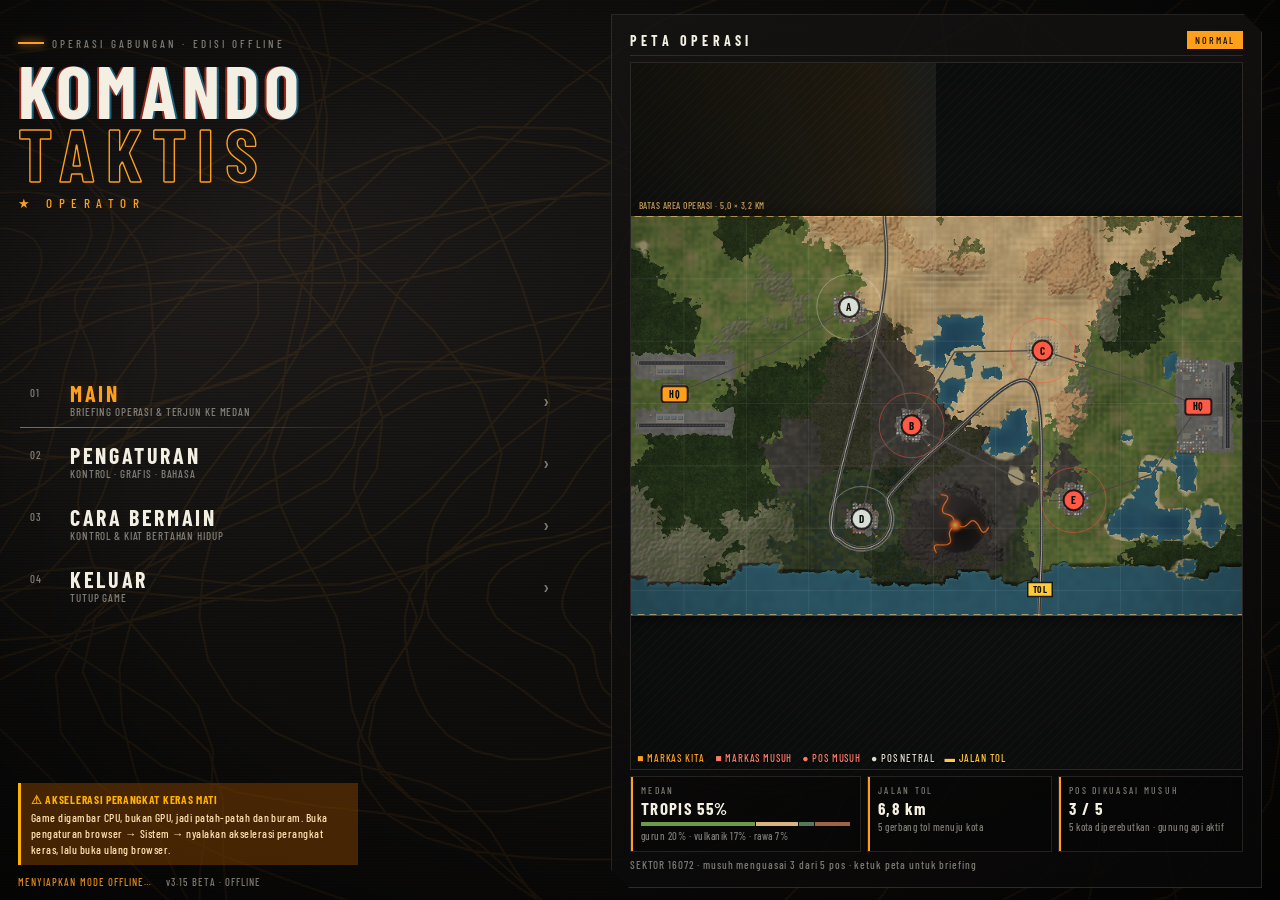
==== play.html @ 1d65362b "v3.15: tubuh prajurit model manusia CC0, sendi melentur halus" ====
<!DOCTYPE html>
<html lang="id">
<head>
  <meta charset="UTF-8">
  <meta name="viewport" content="width=device-width, initial-scale=1, maximum-scale=1, user-scalable=no, viewport-fit=cover">
  <meta name="theme-color" content="#070707">
  <meta name="mobile-web-app-capable" content="yes">
  <meta name="apple-mobile-web-app-capable" content="yes">
  <meta name="apple-mobile-web-app-status-bar-style" content="black-translucent">
  <meta name="apple-mobile-web-app-title" content="Komando Taktis">
  <meta name="description" content="Komando Taktis — Operator: game tembak-menembak orang pertama, bisa dimainkan tanpa internet.">
  <title>KOMANDO TAKTIS — OPERATOR</title>
  <link rel="manifest" href="manifest.webmanifest">
  <link rel="icon" type="image/png" href="icons/icon-192.png">
  <link rel="apple-touch-icon" href="icons/icon-180.png">
  <link rel="stylesheet" href="css/style.css">
  <link rel="stylesheet" href="css/play.css">
</head>
<!-- EDISI OFFLINE: hanya mode OPERATOR (FPS). Simulasi warzone tetap berjalan di belakang tanpa layar radar/warzone. -->
<body class="play" data-doc="tni" data-view="fps">

<div id="stage" class="vstage fps">
  <canvas id="fps"></canvas>
  <div id="fpsmenu" class="fmenu off"></div>
  <div id="fpspause" class="fmenu off"></div>
  <div id="ptitle" class="pscreen"></div>
  <div id="pover" class="off"></div>
  <div id="protate"></div>
</div>

<script src="js/core/core.js"></script>
<script src="js/core/geo.js"></script>
<script src="js/core/doctrine.js"></script>
<script src="js/warzone/war-lang.js"></script>
<script src="js/warzone/war-data.js"></script>
<script src="js/warzone/war.js"></script>
<script src="js/warzone/war-terrain.js"></script>
<script src="js/operator/fps-lang.js"></script>
<script src="js/operator/fps-data.js"></script>
<script src="js/operator/fps.js"></script>
<script src="js/operator/fps-sfx.js"></script>
<script src="js/operator/fps-audio.js"></script>
<script src="js/operator/fps-render.js"></script>
<script src="js/operator/fps-models.js"></script>
<script src="js/operator/fps-models2.js"></script>
<script src="js/operator/fps-body.js"></script>
<script src="js/operator/fps-base.js"></script>
<script src="js/operator/fps-gl.js"></script>
<script src="js/operator/fps-vm.js"></script>
<script src="js/operator/fps-heli.js"></script>
<script src="js/operator/fps-veh.js"></script>
<script src="js/operator/fps-life.js"></script>
<script src="js/operator/fps-chute.js"></script>
<script src="js/operator/fps-claycam.js"></script>
<script src="js/operator/fps-cray.js"></script>
<script src="js/operator/fps-kit.js"></script>
<script src="js/operator/fps-bossdie.js"></script>
<script src="js/operator/fps-ui.js"></script>
<script src="js/operator/fps-touch.js"></script>
<script src="js/operator/fps-beta.js"></script>
<script src="js/offline/play.js"></script>
</body>
</html>
---- css/style.css ----
/* ============================================================
   KOMANDO TAKTIS — stylesheet
   Tema per doktrin: body[data-doc="tni"] / body[data-doc="us"]
   ============================================================ */
:root {
  --bg: #020804; --panel: #04120a; --line: #14532b; --g: #39ff6e; --g2: #1c8f3f; --gdim: #0e4a22;
  --amber: #ffb000; --red: #ff3b3b; --cyan: #37d7ff; --txt: #b8ffcb; --accent: #ff3b3b;
  --mono: "Consolas", "Lucida Console", "Courier New", monospace;
}
body[data-doc="us"] { --accent: #4aa3ff; --line: #164a5a; --gdim: #0d3a4a; --panel: #04111a; --bg: #020a10; }
body[data-doc="us"] .panel > h2 { background: var(--gdim); }

* { box-sizing: border-box; margin: 0; padding: 0; }
html, body { height: 100%; }
body { background: var(--bg); color: var(--txt); font-family: var(--mono); font-size: 12px; overflow: hidden; letter-spacing: .04em; user-select: none; }

/* efek CRT */
body::before { content: ""; position: fixed; inset: 0; z-index: 50; pointer-events: none; background: repeating-linear-gradient(0deg, rgba(0,0,0,.26) 0 1px, transparent 1px 3px); }
body::after { content: ""; position: fixed; inset: 0; z-index: 51; pointer-events: none; background: radial-gradient(ellipse at center, transparent 58%, rgba(0,0,0,.6) 100%); animation: flick 5s infinite; }
@keyframes flick { 0%, 100% { opacity: 1 } 50% { opacity: .93 } 52% { opacity: 1 } }
@keyframes blink { 50% { opacity: .35 } }

.app { display: grid; grid-template-rows: auto 1fr; height: 100vh; gap: 6px; padding: 6px; }

/* ---------- header ---------- */
header { display: flex; align-items: center; gap: 12px; border: 1px solid var(--line); border-left: 5px solid var(--accent); background: linear-gradient(90deg, #062010, var(--panel)); padding: 6px 12px; }
.brand { display: flex; align-items: center; gap: 10px; min-width: 0; }
.crest { width: 34px; height: 34px; border: 2px solid var(--accent); color: var(--accent); display: flex; align-items: center; justify-content: center; font-size: 18px; border-radius: 50%; flex: none; }
header h1 { font-size: 14px; color: var(--g); text-shadow: 0 0 8px var(--g); letter-spacing: .14em; white-space: nowrap; }
header small { display: block; color: var(--g2); font-size: 10px; letter-spacing: .16em; white-space: nowrap; }
.alertbar { flex: 1; text-align: center; font-weight: bold; letter-spacing: .28em; padding: 7px; border: 1px solid var(--line); color: var(--g); transition: .3s; }
.alertbar.a3 { color: var(--amber); border-color: var(--amber); }
.alertbar.a2 { color: var(--red); border-color: var(--red); animation: blink 1s steps(2) infinite; }
.alertbar.a1 { color: #fff; background: var(--red); border-color: var(--red); animation: blink .5s steps(2) infinite; }
.docsw { display: flex; } .docsw button { border-radius: 0; padding: 7px 14px; }
.docsw button + button { border-left: 0; }
.clock { text-align: right; color: var(--g); font-size: 13px; white-space: nowrap; } .clock small { display: inline; color: var(--g2); }

/* ---------- layout ---------- */
main { display: grid; grid-template-columns: 290px 1fr 350px; gap: 6px; min-height: 0; }
.col { display: flex; flex-direction: column; gap: 6px; min-height: 0; }
.panel { position: relative; border: 1px solid var(--line); background: var(--panel); padding: 22px 10px 10px; min-height: 0; }
.panel > h2 { position: absolute; top: 0; left: 0; right: 0; height: 17px; font-size: 10px; font-weight: normal; letter-spacing: .22em; padding: 2px 8px; background: var(--gdim); color: var(--g); display: flex; justify-content: space-between; align-items: center; }
.panel::before, .panel::after { content: ""; position: absolute; width: 8px; height: 8px; border: 2px solid var(--g); pointer-events: none; }
.panel::before { right: -1px; bottom: -1px; border-left: 0; border-top: 0; }
.panel::after { left: -1px; bottom: -1px; border-right: 0; border-top: 0; }
.grow { flex: 1; min-height: 0; overflow: hidden; }
.left, .right { overflow-y: auto; }

.kv { display: flex; justify-content: space-between; gap: 8px; padding: 2px 0; border-bottom: 1px dotted var(--gdim); }
.kv b { color: var(--g); font-weight: normal; text-align: right; } .kv b.sm { font-size: 10px; max-width: 170px; } .kv b.big { font-size: 15px; text-shadow: 0 0 6px var(--g); }

.bar { margin: 4px 0; } .bar .lbl { display: flex; justify-content: space-between; font-size: 11px; }
.bar .trk { height: 7px; background: #06210f; border: 1px solid var(--line); margin-top: 2px; }
.bar .fill { height: 100%; background: var(--g); box-shadow: 0 0 6px var(--g); transition: width .6s; }
.bar.warn .fill { background: var(--amber); box-shadow: 0 0 6px var(--amber); } .bar.crit .fill { background: var(--red); box-shadow: 0 0 6px var(--red); }

/* ---------- kontrol ---------- */
button { font: inherit; font-size: 11px; letter-spacing: .08em; color: var(--g); background: #05180c; border: 1px solid var(--g2); padding: 5px 8px; cursor: pointer; text-transform: uppercase; }
button:hover { background: var(--g2); color: #000; } button.on { background: var(--g); color: #000; }
button.red { color: var(--red); border-color: var(--red); } button.red:hover { background: var(--red); color: #000; }
button.amb { color: var(--amber); border-color: var(--amber); } button.amb:hover { background: var(--amber); color: #000; }
button:disabled { opacity: .3; pointer-events: none; }
button:focus-visible, input:focus-visible { outline: 2px solid var(--cyan); outline-offset: 1px; }
.ctl { display: flex; flex-wrap: wrap; gap: 4px; margin: 4px 0; } .ctl label { width: 100%; font-size: 10px; color: var(--g2); letter-spacing: .18em; }
#roebtns button { flex: 1; font-size: 10px; padding: 6px 2px; }
#roebtns button[data-roe="HOLD"].on { background: var(--cyan); border-color: var(--cyan); }
#roebtns button[data-roe="TIGHT"].on { background: var(--amber); border-color: var(--amber); }
#roebtns button[data-roe="FREE"].on { background: var(--red); border-color: var(--red); }
input[type=range] { width: 100%; accent-color: var(--g); }

/* tab */
.tabs { padding: 0 !important; } .tabs > span:first-child { display: flex; height: 100%; } .tabs > span:last-child { padding-right: 8px; color: var(--g2); }
.tab { border: 0; border-right: 1px solid var(--line); background: transparent; padding: 0 14px; font-size: 10px; letter-spacing: .2em; height: 100%; }
.tab.on { background: var(--g); color: #000; }

/* ---------- panel tengah ---------- */
.viewp { flex: 1; padding: 17px 0 0; display: flex; flex-direction: column; }
.vbar { display: flex; flex-wrap: wrap; gap: 10px 16px; align-items: center; padding: 6px 10px; border-bottom: 1px solid var(--line); }
.vbar .grp { display: flex; align-items: center; gap: 6px; flex-wrap: wrap; } .vbar label { font-size: 10px; color: var(--g2); letter-spacing: .15em; }
.vbar .grp button { padding: 3px 7px; font-size: 10px; } #speed { width: 110px; }
.vstage { position: relative; flex: 1; min-height: 0; overflow: hidden; display: flex; align-items: center; justify-content: center; }
#radar { display: block; cursor: crosshair; } #map { position: absolute; inset: 0; display: none; cursor: grab; } #map:active { cursor: grabbing; }
.vstage.map #radar { display: none; } .vstage.map #map { display: block; }
.hud { position: absolute; font-size: 11px; color: var(--g); pointer-events: none; line-height: 1.5; z-index: 2; background: rgba(2,8,4,.55); padding: 1px 4px; }
.hud.tl { top: 6px; left: 8px; } .hud.tr { top: 6px; right: 8px; text-align: right; } .hud.bl { bottom: 6px; left: 8px; } .hud.br { bottom: 6px; right: 8px; text-align: right; font-size: 10px; color: var(--g2); max-width: 46%; }
.legend span { margin-right: 10px; white-space: nowrap; } .legend b { font-weight: normal; }
.dot { display: inline-block; width: 9px; height: 9px; margin-right: 4px; vertical-align: -1px; }
.dot.f { background: var(--cyan); border-radius: 50%; } .dot.h { background: var(--red); transform: rotate(45deg) scale(.85); } .dot.u { background: var(--amber); } .dot.c { background: #c8ffd0; }

.logp { height: 170px; flex: none; padding: 17px 0 0; display: flex; flex-direction: column; }
#log, #conout { flex: 1; min-height: 0; overflow-y: auto; padding: 4px 10px; font-size: 11px; line-height: 1.5; }
#log div, #conout div { border-bottom: 1px dotted var(--gdim); padding: 1px 0; }
.t { color: var(--g2); } .w { color: var(--amber); } .c { color: var(--red); } .i { color: var(--cyan); }
#cons { flex: 1; min-height: 0; display: flex; flex-direction: column; } .off { display: none !important; }
.conin { display: flex; align-items: center; gap: 6px; border-top: 1px solid var(--line); padding: 4px 10px; color: var(--g); }
.conin input { flex: 1; background: transparent; border: 0; color: var(--g); font: inherit; font-size: 12px; outline: none; }

/* ---------- situs ---------- */
.siteList { overflow-y: auto; height: 100%; }
.site { padding: 3px 6px; border: 1px solid transparent; border-bottom: 1px dotted var(--gdim); cursor: pointer; }
.site:hover { background: #0a2a14; } .site.sel { border-color: var(--g); background: #0f4020; }
.site .r1 { display: flex; justify-content: space-between; font-size: 11px; } .site .r2 { display: flex; gap: 10px; font-size: 10px; color: var(--g2); margin-top: 2px; }
.site .hp { height: 4px; background: #06210f; margin-top: 3px; } .site .hp i { display: block; height: 100%; background: var(--g); }
.site.down { opacity: .5; } .site .tagj { color: var(--amber); animation: blink 1s steps(2) infinite; }
#spec { width: 100%; height: 54px; display: block; background: #020c05; border: 1px solid var(--line); }

/* ---------- kontak ---------- */
.chips { display: flex; gap: 3px; margin-bottom: 4px; } .chips button { flex: 1; padding: 3px 0; font-size: 10px; }
.tblwrap { height: calc(100% - 26px); overflow-y: auto; }
table { width: 100%; border-collapse: collapse; font-size: 11px; }
th { position: sticky; top: 0; background: #062010; color: var(--g2); text-align: left; font-weight: normal; padding: 3px 4px; font-size: 10px; letter-spacing: .12em; }
td { padding: 3px 4px; border-bottom: 1px solid #0a2a14; white-space: nowrap; }
tr.row { cursor: pointer; } tr.row:hover { background: #0a2a14; } tr.row.sel { background: #0f4020; outline: 1px solid var(--g); } tr.lost td { opacity: .45; font-style: italic; }
.tag { padding: 0 4px; font-size: 10px; border: 1px solid; }
.tag.F { color: var(--cyan); } .tag.H { color: var(--red); animation: blink 1s steps(2) infinite; } .tag.U { color: var(--amber); } .tag.C { color: #c8ffd0; }

#detail .big { font-size: 16px; color: var(--g); text-shadow: 0 0 6px var(--g); margin-bottom: 4px; }
#detail .none { color: var(--g2); text-align: center; padding: 18px 0; letter-spacing: .2em; }
.thr { padding: 1px 8px; font-weight: bold; color: #000; } .thr.LOW { background: var(--g); } .thr.MED { background: var(--amber); } .thr.HIGH { background: var(--red); } .thr.NA { background: var(--g2); }
.hact { color: #fff; background: var(--red); padding: 0 6px; animation: blink .7s steps(2) infinite; }

/* ---------- modal otorisasi ---------- */
.modal { position: fixed; inset: 0; z-index: 60; background: rgba(0,0,0,.72); display: flex; align-items: center; justify-content: center; }
.mbox { width: min(520px, 94vw); background: var(--panel); border: 2px solid var(--red); box-shadow: 0 0 30px rgba(255,59,59,.35); padding: 0 14px 14px; }
.mbox h3 { margin: 0 -14px 10px; padding: 7px 14px; background: var(--red); color: #000; letter-spacing: .25em; font-size: 12px; }
.verdict { margin: 8px 0; padding: 6px 8px; border: 1px solid; font-weight: bold; } .verdict.ok { color: var(--g); border-color: var(--g); } .verdict.no { color: var(--red); border-color: var(--red); } .verdict.warn { color: var(--amber); border-color: var(--amber); }
.eff { display: flex; align-items: center; gap: 8px; padding: 5px 6px; border: 1px solid var(--line); margin: 3px 0; cursor: pointer; } .eff:hover { background: #0a2a14; } .eff input { accent-color: var(--red); }
.eff .pk { margin-left: auto; color: var(--amber); }
.mwarn { color: var(--amber); font-size: 11px; margin: 6px 0; }
.mact { display: flex; gap: 8px; margin-top: 12px; } .mact button { flex: 1; padding: 9px; }

/* ---------- boot ---------- */
#boot { position: fixed; inset: 0; z-index: 100; background: #000; color: var(--g); padding: 40px; font-size: 14px; line-height: 1.8; transition: opacity .8s; }
#boot.off { opacity: 0; pointer-events: none; }

::-webkit-scrollbar { width: 6px; height: 6px; } ::-webkit-scrollbar-thumb { background: var(--g2); } ::-webkit-scrollbar-track { background: #031007; }

@media (max-width: 1150px) {
  body { overflow: auto; } .app { height: auto; } main { grid-template-columns: 1fr; }
  .viewp { height: min(95vw, 640px); } .logp { height: 190px; } .tblwrap { max-height: 260px; } .left, .right { overflow: visible; }
  header { flex-wrap: wrap; } .alertbar { order: 5; flex-basis: 100%; }
}

/* ============================================================
   WARZONE
   ============================================================ */
.only-war { display: none !important; }
body[data-view="war"] .only-air { display: none !important; }
body[data-view="war"] .only-war { display: block !important; }
body[data-view="war"] .vbar.only-war { display: flex !important; }

#war { position: absolute; inset: 0; display: none; cursor: crosshair; }
.vstage.war #radar, .vstage.war #map { display: none; }
.vstage.war #war { display: block; }
#mini { position: absolute; left: 8px; bottom: 8px; z-index: 3; border: 1px solid var(--g2); background: #020a05; cursor: pointer; display: none; }
.vstage.war #mini { display: block; }

.cards { overflow-y: auto; max-height: calc(100% - 120px); display: grid; grid-template-columns: 1fr 1fr; gap: 5px; margin-bottom: 6px; }
.ucard { position: relative; border: 1px solid var(--line); background: #05180c; padding: 5px 6px 5px; cursor: pointer; min-height: 64px; }
.ucard:hover { background: #0a2a14; border-color: var(--g2); }
.ucard.on { border-color: var(--g); background: #0f4020; box-shadow: 0 0 8px rgba(57,255,110,.4); }
.ucard.no { opacity: .4; }
.ucard b { display: block; font-size: 11px; color: var(--g); letter-spacing: .04em; padding-right: 34px; }
.ucard .cost { position: absolute; top: 4px; right: 6px; color: var(--amber); font-size: 12px; }
.ucard small { display: block; color: var(--g2); font-size: 9px; line-height: 1.25; margin-top: 3px; letter-spacing: 0; }
.ucard em { position: absolute; bottom: 3px; right: 6px; font-style: normal; font-size: 9px; color: var(--cyan); }
.wq { border-top: 1px solid var(--line); padding-top: 5px; max-height: 110px; overflow-y: auto; }
.wq .q { position: relative; display: flex; justify-content: space-between; font-size: 10px; padding: 2px 4px; border-bottom: 1px dotted var(--gdim); }
.wq .q i { position: absolute; left: 0; bottom: 0; height: 2px; background: var(--g); }
.wq .none, #wselbody .none { color: var(--g2); text-align: center; padding: 6px 0; font-size: 10px; letter-spacing: .1em; }
#wselbody button.on { background: var(--amber); color: #000; }

.obj { padding: 4px 4px 5px; border-bottom: 1px dotted var(--gdim); cursor: pointer; } .obj:hover { background: #0a2a14; }
.obj .r1 { display: flex; justify-content: space-between; font-size: 11px; }
.own.B { color: var(--cyan); } .own.R { color: var(--red); } .own.N { color: #d8d080; }
#wobjs { height: 100%; overflow-y: auto; } .obj.raid .r1 span:first-child { color: #ff6b6b; white-space: nowrap; overflow: hidden; text-overflow: ellipsis; margin-right: 6px; }
.obj .pb { height: 4px; background: #06210f; margin-top: 3px; } .obj .pb i { display: block; height: 100%; } .obj .pb i.b { background: var(--cyan); } .obj .pb i.r { background: var(--red); }
#wdiff button { padding: 4px 8px; font-size: 10px; } #wdiff button.on { background: var(--g); color: #000; }

.wover { position: absolute; inset: 0; z-index: 5; background: rgba(0,0,0,.6); display: flex; flex-direction: column; align-items: center; justify-content: center; gap: 16px; }
.wover.off { display: none; }
#wovert { font-size: 22px; letter-spacing: .25em; text-align: center; padding: 0 20px; }
.wover.win #wovert { color: var(--g); text-shadow: 0 0 14px var(--g); } .wover.lose #wovert { color: var(--red); text-shadow: 0 0 14px var(--red); }
.wover button { padding: 10px 22px; font-size: 13px; }

/* ============================================================
   NEXUS-4.0 (AI KOMANDO)
   ============================================================ */
.nxcore { display: flex; align-items: center; gap: 6px; padding: 2px 8px 2px 4px; border: 1px solid rgba(55,215,255,.45); background: linear-gradient(90deg, rgba(55,215,255,.08), transparent); cursor: pointer; flex: none; box-shadow: inset 0 0 12px rgba(55,215,255,.08); }
.nxcore:hover { border-color: var(--cyan); box-shadow: 0 0 10px rgba(55,215,255,.35); }
.nxcore canvas { display: block; }
.nxcore b { display: block; color: var(--cyan); font-size: 11px; letter-spacing: .2em; text-shadow: 0 0 8px rgba(55,215,255,.8); font-weight: normal; }
.nxcore small { color: #7fc8dd; font-size: 9px; letter-spacing: .1em; }
.nxp { border-color: rgba(55,215,255,.5); flex: none; }
.nxp > h2 { background: linear-gradient(90deg, #06364a, var(--gdim)) !important; color: var(--cyan); }
.nxp > h2 span:last-child { color: #7fc8dd; font-size: 9px; letter-spacing: .08em; }
.nx-top { display: flex; gap: 8px; align-items: stretch; }
.nx-pw { flex: none; width: 104px; text-align: center; border: 1px solid var(--line); padding: 2px 0 3px; background: #031009; }
.nx-pw b { display: block; font-size: 25px; line-height: 1.1; font-weight: normal; text-shadow: 0 0 10px currentColor; }
.nx-pw small { display: block; font-size: 8.5px; color: var(--g2); letter-spacing: .12em; } .nx-pw em { display: block; font-style: normal; font-size: 8.5px; color: var(--cyan); letter-spacing: .08em; margin-top: 1px; }
#nxspark { flex: 1; min-width: 0; height: 54px; display: block; background: #020c05; border: 1px solid var(--line); }
.nx-kv { display: grid; grid-template-columns: auto 1fr; gap: 0 8px; margin: 5px 0 2px; font-size: 10px; } .nx-kv span { color: var(--g2); letter-spacing: .08em; } .nx-kv b { font-weight: normal; text-align: right; color: var(--g); }
.nx-h { font-size: 9px; color: var(--cyan); letter-spacing: .2em; border-bottom: 1px dotted rgba(55,215,255,.35); margin: 5px 0 3px; padding-bottom: 2px; }
#nxrec .none { color: var(--g2); text-align: center; padding: 6px 0; font-size: 10px; letter-spacing: .08em; }
.nx-r { display: grid; grid-template-columns: 16px 1fr auto; gap: 5px; align-items: center; padding: 3px 2px; border-bottom: 1px dotted var(--gdim); }
.nx-r:hover { background: rgba(55,215,255,.07); } .nx-r.no { opacity: .55; }
.nx-r > i { font-style: normal; color: #000; background: var(--cyan); text-align: center; font-size: 10px; line-height: 15px; height: 15px; }
.nx-rt b { display: block; font-weight: normal; font-size: 10.5px; color: var(--txt); letter-spacing: .03em; }
.nx-rt small { display: block; font-size: 9px; color: var(--g2); line-height: 1.25; letter-spacing: 0; }
.nx-rt .cb { height: 2px; background: #06210f; margin-top: 2px; } .nx-rt .cb u { display: block; height: 100%; background: var(--cyan); text-decoration: none; }
.nx-ra { text-align: right; } .nx-ra span { display: block; font-size: 8.5px; color: var(--cyan); margin-bottom: 2px; }
.nx-ra button { padding: 3px 6px; font-size: 9px; color: var(--cyan); border-color: var(--cyan); } .nx-ra button:hover { background: var(--cyan); color: #000; }
.nx-btns { display: grid; grid-template-columns: 1fr 1fr; gap: 4px; margin-top: 6px; } .nx-btns button { padding: 4px 2px; font-size: 9.5px; }
#nxauto.on { background: var(--amber); color: #000; animation: nxpulse 1.6s infinite; } #nxov.on, #nxvoice.on { background: var(--cyan); border-color: var(--cyan); color: #000; }
@keyframes nxpulse { 50% { box-shadow: 0 0 12px rgba(255,176,0,.75); } }
.nx-cmd { display: flex; gap: 4px; margin-top: 4px; } .nx-cmd button { padding: 4px 7px; font-size: 9.5px; color: var(--cyan); border-color: var(--cyan); flex: none; }
#nxmic.on { background: var(--red); border-color: var(--red); color: #000; animation: blink .8s steps(2) infinite; }
.nx-cmd input { flex: 1; min-width: 0; background: #020c05; border: 1px solid var(--line); color: var(--cyan); font: inherit; font-size: 10.5px; padding: 3px 6px; outline: none; } .nx-cmd input:focus { border-color: var(--cyan); }
.mbox.nx { width: min(760px, 95vw); max-height: 90vh; overflow: auto; border-color: var(--cyan); box-shadow: 0 0 34px rgba(55,215,255,.35); }
.mbox.nx h3 { background: var(--cyan); }
.nx-doc { font-size: 11.5px; line-height: 1.55; color: var(--txt); letter-spacing: .02em; user-select: text; }
.nx-doc h4 { color: var(--cyan); font-weight: normal; letter-spacing: .14em; font-size: 11px; margin: 10px 0 2px; border-bottom: 1px dotted rgba(55,215,255,.3); }
.nx-doc p { margin: 2px 0 4px; } .nx-doc .nx-lead { color: var(--g); border-left: 3px solid var(--cyan); padding-left: 8px; }
.nx-doc code { color: #ffe28c; background: #0a1a10; padding: 0 4px; font-family: var(--mono); }
.nx-doc b { color: var(--g); font-weight: normal; } .nx-doc i { color: #a8e8ff; }
@media (max-width: 1400px) { .nxcore div { display: none; } }

/* ============================================================
   OPERATOR (FPS)
   ============================================================ */
body[data-view="fps"] .only-air, body[data-view="fps"] .only-war { display: none !important; }
body[data-view="fps"] header, body[data-view="fps"] .col.left, body[data-view="fps"] .col.right, body[data-view="fps"] .logp, body[data-view="fps"] .vbar, body[data-view="fps"] .hud { display: none !important; }
body[data-view="fps"]::before, body[data-view="fps"]::after { display: none; }
body[data-view="fps"] .app { grid-template-rows: 1fr; padding: 3px; gap: 0; }
body[data-view="fps"] main { grid-template-columns: 1fr; }
body[data-view="fps"] .tabs { opacity: .75; }
#fps { position: absolute; inset: 0; display: none; cursor: crosshair; background: #04100a; } #fpsw { display: none; } .vstage.fps #fpsw { display: block; }
.vstage.fps #radar, .vstage.fps #map, .vstage.fps #war, .vstage.fps #mini { display: none !important; }
.vstage.fps #fps { display: block; }

.fmenu { position: absolute; inset: 0; z-index: 8; background: rgba(1,6,3,.5); display: flex; align-items: center; justify-content: center; overflow: auto; padding: 8px; }
.fm-box { width: min(1060px, 100%); max-height: 100%; overflow: auto; background: rgba(3,16,9,.94); border: 1px solid var(--g2); box-shadow: 0 0 40px rgba(0,0,0,.7), inset 0 0 0 1px rgba(57,255,110,.08); padding: 14px 18px 16px; }
.fm-box.small { width: min(560px, 100%); }
.fm-head { display: flex; justify-content: space-between; gap: 16px; align-items: flex-start; border-bottom: 1px solid var(--line); padding-bottom: 10px; margin-bottom: 10px; }
.fm-box h2 { font-size: 18px; letter-spacing: .22em; color: var(--g); text-shadow: 0 0 10px var(--g); font-weight: normal; }
.fm-box h3 { font-size: 11px; letter-spacing: .24em; color: var(--g2); font-weight: normal; margin: 12px 0 6px; border-bottom: 1px dotted var(--gdim); padding-bottom: 3px; }
.fm-head small, .fm-foot small { display: block; color: var(--g2); font-size: 10.5px; letter-spacing: .05em; margin-top: 3px; line-height: 1.45; }
.fm-rank { text-align: right; font-size: 11px; color: var(--g2); min-width: 200px; } .fm-rank b { color: #ffd24a; font-weight: normal; letter-spacing: .1em; }
.fm-rank .bar { height: 5px; background: #06210f; border: 1px solid var(--line); margin-top: 5px; } .fm-rank .bar i { display: block; height: 100%; background: #ffd24a; }
.fm-cols { display: grid; grid-template-columns: 1.5fr 1fr; gap: 18px; }
.fm-cls { display: grid; grid-template-columns: 1fr 1fr; gap: 8px; }
.fm-card { border: 1px solid var(--line); background: #05180c; padding: 8px 10px; cursor: pointer; position: relative; }
.fm-card:hover { background: #0a2a14; border-color: var(--g2); } .fm-card.on { border-color: var(--g); background: #0f4020; box-shadow: 0 0 12px rgba(57,255,110,.35); }
.fm-card b { display: block; color: var(--g); letter-spacing: .12em; font-size: 12.5px; } .fm-card small { display: block; color: var(--cyan); font-size: 10px; margin: 3px 0 2px; letter-spacing: .02em; } .fm-card em { display: block; font-style: normal; color: var(--txt); font-size: 10.5px; opacity: .8; min-height: 28px; line-height: 1.3; }
.fm-card .ab { display: block; margin-top: 5px; padding-top: 4px; border-top: 1px dashed var(--line); font-size: 10px; line-height: 1.3; color: #ffb066; } .fm-card .ab b { display: inline; color: #ffb066; font-size: 10px; letter-spacing: .06em; } .fm-card .ps { display: block; font-size: 9.5px; line-height: 1.3; color: var(--g2); margin-top: 3px; }
.fm-card .st { display: grid; grid-template-columns: 1fr 1fr; gap: 3px 10px; margin-top: 5px; } .fm-card .st span { font-size: 8.5px; color: var(--g2); letter-spacing: .06em; }
.fm-card .st i { display: block; height: 4px; background: #06210f; margin-top: 1px; } .fm-card .st u { display: block; height: 100%; background: var(--g); text-decoration: none; }
.fm-g { font-size: 9.5px; color: var(--g2); letter-spacing: .15em; margin: 6px 0 3px; }
.fm-sp { display: flex; flex-wrap: wrap; gap: 5px; }
.fm-opt { border: 1px solid var(--line); background: #05180c; padding: 5px 9px; cursor: pointer; font-size: 10.5px; letter-spacing: .06em; color: var(--txt); }
.fm-opt:hover { background: #0a2a14; } .fm-opt.on { background: var(--g); color: #000; border-color: var(--g); } .fm-opt i { font-style: normal; font-size: 8.5px; opacity: .75; margin-left: 4px; }
.fm-opt.ownB { border-color: var(--cyan); } .fm-opt.ownR { border-color: var(--red); } .fm-opt.ownN { border-color: #d8d080; }
.fm-foot { position: sticky; bottom: -16px; z-index: 2; background: rgba(3,16,9,.97); margin: 14px -18px -16px; padding: 12px 18px 14px; border-top: 1px solid var(--line); display: flex; flex-direction: column; align-items: center; gap: 4px; text-align: center; }
.fm-back { padding: 9px 22px; border: 1px solid var(--g2); background: #05180c; color: var(--txt); letter-spacing: .2em; font-family: inherit; } .fm-back:hover { background: #0a2a14; }
.fm-go { font-size: 15px; letter-spacing: .3em; padding: 12px 44px; background: var(--g); color: #000; border: 0; box-shadow: 0 0 18px rgba(57,255,110,.5); } .fm-go:hover { background: #8dffae; }
.fm-btns { display: flex; flex-wrap: wrap; gap: 6px; margin: 10px 0 4px; } .fm-btns button { flex: 1 1 45%; padding: 9px 6px; } .fm-btns button.big { flex-basis: 100%; background: var(--g); color: #000; font-size: 13px; letter-spacing: .25em; padding: 12px; }
.fm-set label { display: block; font-size: 11px; color: var(--txt); margin-bottom: 8px; letter-spacing: .08em; } .fm-set label b { float: right; color: var(--g); font-weight: normal; }
.fm-set .row { display: flex; align-items: center; gap: 6px; margin: 6px 0; font-size: 11px; } .fm-set .row span { flex: 1; letter-spacing: .08em; } .fm-set .row button { padding: 4px 10px; }
.fm-box .ctl { display: block; color: var(--g2); font-size: 10px; line-height: 1.5; margin-top: 8px; letter-spacing: .03em; }
/* menu PASUKAN & KOMANDO (tombol T) */
.ar-grid { display: grid; grid-template-columns: repeat(auto-fill, minmax(150px, 1fr)); gap: 5px; }
.ar-u { border: 1px solid var(--line); background: #05180c; padding: 5px 8px; cursor: pointer; user-select: none; }
.ar-u:hover { background: #0a2a14; border-color: var(--g2); } .ar-u:active { background: #0f4020; }
.ar-u b { display: block; color: var(--g); font-size: 11px; letter-spacing: .06em; font-weight: normal; } .ar-u small { display: block; color: #ffd24a; font-size: 10px; margin-top: 2px; } .ar-u i { display: block; font-style: normal; color: var(--cyan); font-size: 9.5px; }
.ar-u.dis { opacity: .4; cursor: not-allowed; }
.ar-u small.ar-kit { color: rgba(160, 230, 255, .75); font-size: 8.5px; letter-spacing: .02em; }
.ar-row small.ar-kit { display: block; color: rgba(160, 230, 255, .75); font-size: 9px; }
.ar-ord button { flex: 1 1 45%; padding: 9px 6px; }
.ar-list { max-height: 210px; overflow: auto; }
.ar-vg { grid-template-columns: repeat(auto-fill, minmax(200px, 1fr)); } .ar-v { border-color: rgba(255,210,74,.45); } .ar-v b { color: #ffd24a; font-size: 12px; } .ar-v small.ar-kit { line-height: 1.35; margin-top: 3px; }
.ar-row { display: flex; gap: 8px; align-items: baseline; font-size: 10.5px; padding: 3px 0; border-bottom: 1px dotted var(--gdim); } .ar-row span { color: var(--txt); flex: 1; } .ar-row em { font-style: normal; color: var(--cyan); font-size: 9.5px; } .ar-row b { font-weight: normal; min-width: 34px; text-align: right; }
/* meja senjata: lampiran & perk (fps-kit.js) */
/* v3.10 OVERKILL: pemilih senjata utama kedua */
.kt-ok2 { margin-top: 8px; padding: 8px; border: 1px solid #ffc42855; border-radius: 6px; background: linear-gradient(180deg, #2a220833, #0000); }
.kt-ok2 h4 { margin: 0 0 6px; font-size: 11px; letter-spacing: .08em; color: #ffc428; }
.kt-ok2g { display: grid; grid-template-columns: repeat(auto-fill, minmax(104px, 1fr)); gap: 5px; }
.kt-ow { display: flex; flex-direction: column; align-items: center; gap: 2px; padding: 5px 4px; border: 1px solid #ffffff22; border-radius: 5px; background: #0d1117cc; color: #cfd6df; cursor: pointer; font: inherit; transition: border-color .15s, background .15s, transform .15s; }
.kt-ow:hover { border-color: #ffc42899; transform: translateY(-1px); }
.kt-ow.on { border-color: #ffc428; background: #2a2208; box-shadow: inset 0 0 0 1px #ffc428; color: #ffe08a; }
.kt-ow.lock { opacity: .45; cursor: not-allowed; }
.kt-ow .kt-osv { width: 100%; height: 30px; display: flex; align-items: center; justify-content: center; }
.kt-ow .kt-osv svg { width: 92%; height: 100%; fill: #7f8b98; color: #7f8b98; }
.kt-ow:hover .kt-osv svg { fill: #c9d2dc; color: #c9d2dc; } .kt-ow.on .kt-osv svg { fill: #ffc428; color: #ffc428; filter: drop-shadow(0 0 4px #ffc42877); }
.kt-ow b { font-size: 10px; line-height: 1.15; text-align: center; } .kt-ow em { font-size: 9px; font-style: normal; opacity: .8; }
.kt-ok2s { display: flex; flex-wrap: wrap; gap: 6px; margin-top: 6px; font-size: 10px; } .kt-ok2s span { padding: 2px 6px; border-radius: 3px; background: #ffc42822; color: #ffe08a; } .kt-ok2s s { opacity: .5; padding: 2px 4px; }
.kt-grid.pk { gap: 5px; } .kt-grid.pk .kt-card { min-height: 0; padding: 6px 8px; } .kt-grid.pk .kt-card small { font-size: 9.5px; line-height: 1.35; } .fm-foot small.mid { color: #ffd24a; }   /* perk di menu pilih kelas */
.kt-grid { display: grid; grid-template-columns: repeat(2, 1fr); gap: 6px; } .kt-grid.three { grid-template-columns: repeat(3, 1fr); }
.kt-card { border: 1px solid var(--line); background: #05180c; padding: 7px 9px 8px; cursor: pointer; display: flex; flex-direction: column; gap: 3px; min-height: 74px; }
.kt-card:hover { background: #0a2a14; border-color: var(--g2); }
.kt-card b { font-size: 11.5px; letter-spacing: .1em; color: var(--txt); font-weight: bold; } .kt-card small { font-size: 10px; color: var(--g2); line-height: 1.4; flex: 1; }
.kt-card em { font-style: normal; font-size: 9.5px; letter-spacing: .08em; color: #ffd24a; }
.kt-card.on { border-color: var(--g); background: #0b3418; box-shadow: inset 0 0 0 1px var(--g); } .kt-card.on b { color: var(--g); } .kt-card.on em { color: var(--g); }
.kt-card.idle { border-style: dashed; } .kt-card.idle em { color: #9aa; }
.kt-card.lock { opacity: .5; cursor: not-allowed; } .kt-card.perk.on { border-color: #ffc428; background: #2a2208; box-shadow: inset 0 0 0 1px #ffc428; } .kt-card.perk.on b, .kt-card.perk.on em { color: #ffc428; }
.kt-gun { width: 100%; height: auto; background: #04130a; border: 1px solid var(--line); }
.kt-chips { display: flex; flex-wrap: wrap; gap: 4px; margin: 6px 0 2px; } .kt-chips span { font-size: 9.5px; letter-spacing: .08em; padding: 3px 7px; border: 1px solid var(--g); color: var(--g); } .kt-chips span.none { border-color: var(--line); color: var(--g2); }
.kt-st { display: grid; grid-template-columns: 118px 1fr 58px; gap: 8px; align-items: center; font-size: 10px; letter-spacing: .06em; margin: 3px 0; } .kt-st span { color: var(--g2); } .kt-st b { color: var(--txt); text-align: right; font-weight: normal; }
.kt-bar { position: relative; height: 6px; background: #06210f; } .kt-bar i { position: absolute; left: 0; top: 0; bottom: 0; background: #7d8f84; } .kt-bar i.up { background: var(--g); } .kt-bar i.dn { background: var(--red); }
.kt-note { font-size: 10.5px; color: #ffd24a; border: 1px dashed #6b5a1a; padding: 6px 9px; margin: 4px 0 8px; line-height: 1.45; }
@media (max-width: 900px) { .kt-grid.three { grid-template-columns: repeat(2, 1fr); } }
/* v3.1 MEJA SENJATA modern: tab senjata, panggung 3D berputar, kartu beranimasi, statistik transisi */
.fm-box.kt2 { width: min(1180px, 100%); }
.kt2 .fm-cols { grid-template-columns: 1fr 1.12fr; gap: 16px; align-items: start; }
.kt-tabs { display: flex; gap: 6px; overflow-x: auto; padding: 8px 8px 8px 2px; margin: 0 0 6px; scrollbar-width: thin; }
.kt-tab { flex: 0 0 auto; position: relative; display: flex; flex-direction: column; align-items: flex-start; gap: 1px; min-width: 92px; padding: 6px 10px 7px; background: linear-gradient(180deg, rgba(10,40,20,.9), rgba(4,20,10,.9)); border: 1px solid var(--line); color: var(--g2); cursor: pointer; font: inherit; text-align: left; border-radius: 6px; transition: transform .18s, border-color .18s, box-shadow .18s, background .18s; animation: ktIn .35s both; animation-delay: calc(var(--i) * 30ms); }
.kt-tab:hover { transform: translateY(-2px); border-color: var(--g2); }
.kt-tab b { font-size: 11px; letter-spacing: .08em; color: var(--txt); font-weight: bold; white-space: nowrap; }
.kt-tab i { font-style: normal; font-size: 8.5px; letter-spacing: .16em; color: #ffd24a; }
.kt-tab em { position: absolute; top: -6px; right: -6px; min-width: 17px; height: 17px; border-radius: 9px; background: var(--g); color: #021; font-style: normal; font-size: 10px; font-weight: bold; display: grid; place-items: center; box-shadow: 0 0 8px var(--g); }
.kt-tab.mine { border-color: rgba(255,210,74,.45); }
.kt-tab.on { background: linear-gradient(180deg, rgba(40,120,60,.55), rgba(8,40,18,.95)); border-color: var(--g); box-shadow: 0 0 14px rgba(57,255,110,.35), inset 0 -2px 0 var(--g); }
.kt-tab.on b { color: var(--g); }
.kt-stage { position: relative; height: 230px; border-radius: 10px; overflow: hidden; border: 1px solid rgba(57,255,110,.35); background: radial-gradient(ellipse at 50% 60%, rgba(60,140,90,.35), rgba(4,18,10,.95) 70%), #03120a; box-shadow: inset 0 0 40px rgba(0,0,0,.6); }
.kt-stage::before { content: ""; position: absolute; inset: 0; background: linear-gradient(rgba(57,255,110,.07) 1px, transparent 1px) 0 0 / 100% 22px, linear-gradient(90deg, rgba(57,255,110,.05) 1px, transparent 1px) 0 0 / 22px 100%; mask-image: linear-gradient(transparent 35%, #000); -webkit-mask-image: linear-gradient(transparent 35%, #000); pointer-events: none; }
.kt-stage::after { content: ""; position: absolute; left: 0; right: 0; height: 40%; top: -40%; background: linear-gradient(transparent, rgba(57,255,110,.09), transparent); animation: ktScan 4.5s linear infinite; pointer-events: none; }
.kt-cv { position: relative; z-index: 1; width: 100%; height: 100%; display: block; cursor: grab; touch-action: none; }
.kt-cv:active { cursor: grabbing; }
.kt-wn { position: absolute; z-index: 2; left: 12px; top: 9px; font-size: 13px; letter-spacing: .22em; color: var(--g); text-shadow: 0 0 10px rgba(57,255,110,.6); pointer-events: none; }
.kt-hint { position: absolute; z-index: 2; right: 10px; bottom: 7px; font-size: 9.5px; letter-spacing: .14em; color: rgba(190,255,210,.55); pointer-events: none; }
#fpskit.pulse .kt-stage { animation: ktPulse .5s ease-out; }
.kt2 .kt-chips span { border-radius: 4px; transition: all .2s; } .kt2 .kt-chips span.on { background: rgba(57,255,110,.12); box-shadow: 0 0 8px rgba(57,255,110,.25); } .kt2 .kt-chips span.none { border-style: dashed; }
.kt2 .kt-right { max-height: min(62vh, 560px); overflow-y: auto; padding-right: 4px; scrollbar-width: thin; }
.kt-sec { margin: 0 0 10px; } .kt-sec h4 { display: flex; align-items: center; gap: 6px; font-size: 10px; letter-spacing: .22em; color: var(--g2); font-weight: normal; margin: 6px 0 5px; }
.kt-ic { width: 15px; height: 15px; fill: none; stroke: var(--g); stroke-width: 1.6; stroke-linejoin: round; stroke-linecap: round; filter: drop-shadow(0 0 3px rgba(57,255,110,.5)); }
.kt2 .kt-card { position: relative; border-radius: 8px; background: linear-gradient(135deg, rgba(10,44,22,.85), rgba(3,18,9,.92)); min-height: 66px; padding: 7px 10px 8px 13px; overflow: hidden; transition: transform .16s, border-color .16s, box-shadow .16s, background .16s; animation: ktIn .32s both; animation-delay: calc(var(--i) * 28ms); }
.kt2 .kt-card::before { content: ""; position: absolute; left: 0; top: 0; bottom: 0; width: 3px; background: var(--line); transition: background .2s; }
.kt2 .kt-card:hover { transform: translateY(-2px); border-color: var(--g2); box-shadow: 0 6px 18px rgba(0,0,0,.45), 0 0 12px rgba(57,255,110,.18); }
.kt2 .kt-card:hover::before { background: var(--g2); }
.kt2 .kt-card.on { background: linear-gradient(135deg, rgba(30,110,55,.55), rgba(6,34,16,.95)); animation: ktIn .32s both, ktGlow 2.4s ease-in-out infinite; animation-delay: calc(var(--i) * 28ms), 0s; }
.kt2 .kt-card.on::before { background: var(--g); box-shadow: 0 0 10px var(--g); }
.kt2 .kt-bar { height: 7px; border-radius: 4px; overflow: hidden; background: rgba(6,40,18,.9); }
.kt2 .kt-bar i { transition: left .5s cubic-bezier(.2,.8,.2,1), width .5s cubic-bezier(.2,.8,.2,1); }
.kt2 .kt-bar i.base { background: #6f8277; } .kt2 .kt-bar i.d { background: transparent; } .kt2 .kt-bar i.d.up { background: var(--g); box-shadow: 0 0 6px var(--g); } .kt2 .kt-bar i.d.dn { background: var(--red); }
.kt2 .kt-bar i.pv { background: repeating-linear-gradient(90deg, rgba(255,255,255,.75) 0 3px, transparent 3px 6px); animation: ktBlink .8s ease-in-out infinite alternate; }
.kt2 .kt-bar i.pv.dn { background: repeating-linear-gradient(90deg, rgba(255,90,80,.9) 0 3px, transparent 3px 6px); }
.kt2 .kt-bar i.tick { width: 2px !important; background: #eafff0; margin-left: -1px; }
@keyframes ktIn { from { opacity: 0; transform: translateY(8px); } to { opacity: 1; transform: none; } }
@keyframes ktScan { to { top: 100%; } }
@keyframes ktPulse { 0% { box-shadow: inset 0 0 40px rgba(0,0,0,.6), 0 0 0 0 rgba(57,255,110,.8); } 100% { box-shadow: inset 0 0 40px rgba(0,0,0,.6), 0 0 0 14px rgba(57,255,110,0); } }
@keyframes ktGlow { 0%, 100% { box-shadow: inset 0 0 0 1px var(--g); } 50% { box-shadow: inset 0 0 0 1px var(--g), 0 0 14px rgba(57,255,110,.35); } }
@keyframes ktBlink { from { opacity: .45; } to { opacity: 1; } }
@media (prefers-reduced-motion: reduce) { .kt-tab, .kt2 .kt-card, .kt-stage::after { animation: none !important; } .kt2 .kt-bar i { transition: none; } }
@media (max-width: 900px) { .kt2 .fm-cols { grid-template-columns: 1fr; } .kt2 .kt-right { max-height: none; } }
.ar-msg { color: #ffd24a; font-size: 11px; letter-spacing: .08em; min-height: 14px; }
@media (max-width: 900px) { .fm-cols { grid-template-columns: 1fr; } .fm-cls { grid-template-columns: 1fr; } }
@media (max-width: 1150px) {
  body[data-view="fps"] { overflow: hidden; }
  body[data-view="fps"] .app { height: 100vh; }
  body[data-view="fps"] .viewp { height: auto; flex: 1; }
}

/* ---------- layar memuat operasi (v1.9.1): kartu misi di atas peta sektor, semua gerak = transform/opacity (tetap jalan saat medan 3D dibangun) ---------- */
#fpsload { position: absolute; inset: 0; z-index: 30; overflow: hidden; background: #020805; color: #e9f5ec; font-family: "Bahnschrift", "DIN Alternate", "Roboto Condensed", "Arial Narrow", "Segoe UI", Arial, sans-serif;
  transition: opacity .65s ease, transform .65s ease; }
#fpsload.off { display: none; }
#fpsload.out { opacity: 0; transform: scale(1.04); pointer-events: none; }
.fl-bgw { position: absolute; inset: -6%; }
.fl-map { width: 100%; height: 100%; object-fit: cover; opacity: .9; filter: saturate(.7) contrast(1.1); animation: flZoom 14s ease-out forwards; transform-origin: 62% 45%; }
@keyframes flZoom { from { transform: scale(1.02); } to { transform: scale(1.22); } }
.fl-shade { position: absolute; inset: 0; background: linear-gradient(90deg, rgba(2,8,5,.94) 0%, rgba(2,8,5,.72) 36%, rgba(2,8,5,.18) 68%, rgba(2,8,5,.42) 100%), linear-gradient(0deg, rgba(2,8,5,.95) 0%, transparent 40%), radial-gradient(60% 70% at 72% 45%, transparent, rgba(2,8,5,.5)); }
.fl-scan { position: absolute; inset: 0; background: repeating-linear-gradient(0deg, rgba(0,0,0,.22) 0 1px, transparent 1px 3px); pointer-events: none; }
.fl-scan::after { content: ""; position: absolute; left: 0; right: 0; height: 30%; top: -30%; background: linear-gradient(180deg, transparent, rgba(61,255,122,.07), transparent); animation: flSweep 3.2s linear infinite; }
@keyframes flSweep { to { transform: translateY(440%); } }
.fl-c { position: absolute; left: max(22px, 5vw); top: max(16px, 9vh); right: 30%; }
.fl-tag { display: flex; align-items: center; gap: 10px; font-size: clamp(9px, 1.9vh, 12px); letter-spacing: .32em; color: rgba(200,230,210,.7); opacity: 0; animation: flUp .5s .1s ease forwards; }
.fl-tag i { width: 28px; height: 2px; background: #3dff7a; box-shadow: 0 0 10px #3dff7a; }
.fl-c h1 { margin: clamp(6px, 2vh, 14px) 0 0; font-size: clamp(26px, 8.6vh, 64px); line-height: .95; letter-spacing: .08em; font-weight: 700; }
.fl-c h1 span { display: inline-block; opacity: 0; animation: flWord .6s calc(.25s + var(--d) * .14s) cubic-bezier(.2,.8,.2,1) forwards; }
.fl-c h1 span:first-child { display: block; font-size: .36em; letter-spacing: .5em; color: #3dff7a; margin-bottom: .25em; }
@keyframes flWord { from { opacity: 0; transform: translateY(18px); filter: blur(4px); } to { opacity: 1; transform: none; filter: none; } }
@keyframes flUp { from { opacity: 0; transform: translateY(10px); } to { opacity: 1; transform: none; } }
.fl-meta { display: flex; gap: 8px; margin-top: clamp(8px, 2.4vh, 16px); opacity: 0; animation: flUp .5s .7s ease forwards; }
.fl-meta span { font-size: clamp(9px, 1.9vh, 11px); letter-spacing: .2em; padding: 4px 9px; border: 1px solid rgba(140,220,170,.25); background: rgba(0,0,0,.3); }
.fl-meta .fl-dif { background: #3dff7a; color: #06110a; border-color: #3dff7a; font-weight: 700; }
.fl-goal { margin-top: clamp(10px, 3.4vh, 24px); display: grid; gap: clamp(3px, 1vh, 7px); }
.fl-goal em { font-style: normal; font-size: clamp(9px, 1.8vh, 11px); letter-spacing: .3em; color: rgba(200,230,210,.6); opacity: 0; animation: flUp .4s .85s ease forwards; }
.fl-goal div { display: flex; align-items: center; gap: 10px; font-size: clamp(11px, 2.5vh, 15px); letter-spacing: .04em; opacity: 0; animation: flSlide .45s calc(1s + var(--d) * .15s) ease forwards; }
.fl-goal div i { width: 9px; height: 9px; border: 1.5px solid #3dff7a; transform: rotate(45deg); flex: none; }
@keyframes flSlide { from { opacity: 0; transform: translateX(-14px); } to { opacity: 1; transform: none; } }
.fl-bot { position: absolute; left: max(22px, 5vw); right: max(22px, 5vw); bottom: max(14px, 6vh); display: grid; grid-template-columns: 1fr auto; align-items: end; gap: 8px 24px; }
.fl-tip { max-width: 560px; font-size: clamp(10px, 2.2vh, 13px); line-height: 1.45; color: rgba(233,245,236,.82); opacity: 0; animation: flUp .5s 1.3s ease forwards; }
.fl-tip b { display: block; font-size: .78em; letter-spacing: .3em; color: #ffd24a; margin-bottom: 3px; }
.fl-prog { display: flex; align-items: center; gap: 10px; }
.fl-ring { width: 18px; height: 18px; border-radius: 50%; border: 2px solid rgba(61,255,122,.2); border-top-color: #3dff7a; animation: flSpin .8s linear infinite; }
@keyframes flSpin { to { transform: rotate(360deg); } }
.fl-st { height: 1.4em; overflow: hidden; font-size: clamp(10px, 2.1vh, 12px); letter-spacing: .24em; color: #3dff7a; min-width: 230px; text-align: right; }
.fl-tk { display: flex; flex-direction: column; animation: flTick calc(var(--n) * .62s) steps(var(--n), jump-none) forwards; }
.fl-tk span { height: 1.4em; line-height: 1.4em; white-space: nowrap; } .fl-tk .ok { color: #ffd24a; }
@keyframes flTick { to { transform: translateY(calc((var(--n) - 1) * -1.4em)); } }
.fl.done .fl-tk { animation: none; transform: translateY(calc(var(--n) * -1.4em)); }
.fl.done .fl-ring { animation: none; border-color: #ffd24a; transform: scale(.7); background: #ffd24a; transition: all .25s; }
.fl-bar { grid-column: 1 / -1; height: 3px; background: rgba(61,255,122,.12); overflow: hidden; }
.fl-bar i { display: block; height: 100%; background: linear-gradient(90deg, #1f9e4a, #3dff7a); box-shadow: 0 0 12px #3dff7a; transform-origin: left; transform: scaleX(.02); animation: flBar 5s cubic-bezier(.12,.7,.3,1) forwards; }
@keyframes flBar { to { transform: scaleX(.9); } }
.fl.done .fl-bar i { animation: none; transform: scaleX(1); transition: transform .35s ease-out; background: #ffd24a; box-shadow: 0 0 14px #ffd24a; }
body[data-doc="us"] .fl-tag i, body[data-doc="us"] .fl-meta .fl-dif { background: #4aa3ff; box-shadow: 0 0 10px #4aa3ff; border-color: #4aa3ff; }
body[data-doc="us"] .fl-c h1 span:first-child, body[data-doc="us"] .fl-st { color: #4aa3ff; }
@media (max-height: 430px) { .fl-c { top: 14px; right: 18%; } .fl-goal { margin-top: 8px; } .fl-tip { max-width: 64vw; } }
/* v3.12 layar memuat: meja taktik 3D miring, siluet medan misi, heli & jet melintas, kartu INTEL MEDAN / KEKUATAN / PERLENGKAPAN */
.fl-bgw { inset: 0; perspective: 1100px; perspective-origin: 64% 0%; overflow: hidden; }
.fl-tbl { position: absolute; left: 28%; top: 2%; width: 84%; transform-origin: 50% 42%; transform: rotateX(52deg) rotateZ(-12deg) scale(1.08); animation: flTbl 16s cubic-bezier(.2,.6,.3,1) forwards; }
.fl-tbl::after { content: ""; position: absolute; inset: 0; background: radial-gradient(75% 65% at 50% 45%, transparent 35%, rgba(3,8,6,.9)); }
.fl-map { display: block; width: 100%; height: auto; object-fit: initial; opacity: .92; filter: saturate(.92) brightness(.88); animation: none; box-shadow: 0 0 0 1px rgba(61,255,122,.35), 0 0 60px rgba(61,255,122,.12); }
@keyframes flTbl { from { transform: rotateX(56deg) rotateZ(-20deg) scale(.9); opacity: 0; } 10% { opacity: 1; } to { transform: rotateX(50deg) rotateZ(-9deg) scale(1.14); opacity: 1; } }
.fl-shade { background: linear-gradient(90deg, rgba(2,8,5,.97) 0%, rgba(2,8,5,.82) 30%, rgba(2,8,5,.12) 62%, rgba(2,8,5,.4) 100%), linear-gradient(180deg, rgba(2,8,5,.6), transparent 32%); }
.fl-ridge { position: absolute; left: 0; bottom: 0; width: 100%; height: 30vh; pointer-events: none; }
.fl-ridge .f { fill: #0c1b13; opacity: .92; } .fl-ridge path.n, .fl-ridge g.n rect { fill: #040b07; }
.fl-ridge .lv { fill: #ff6a1a; animation: flLv 2.2s ease-in-out infinite alternate; }
@keyframes flLv { from { opacity: .45; } to { opacity: 1; } }
.fl-air { position: absolute; inset: 0; pointer-events: none; overflow: hidden; }
.fl-air i { position: absolute; left: 0; display: block; color: #040b07; opacity: 0; }
.fl-air svg { display: block; width: 100%; height: auto; fill: currentColor; }
.fl-air .h1 svg, .fl-air .h2 svg { transform: scaleX(-1); }
.fl-air .h1 { top: 57vh; width: 92px; animation: flFly 12s linear .5s infinite; }
.fl-air .h2 { top: 63vh; width: 62px; animation: flFly 15s linear 2.6s infinite; }
.fl-air .j1 { top: 20vh; width: 64px; color: rgba(190,225,205,.32); animation: flJet 6s cubic-bezier(.4,0,.6,1) 1.4s infinite; }
.fl-air .rt { transform-box: fill-box; transform-origin: center; animation: flRot .1s steps(2) infinite; }
@keyframes flRot { 50% { transform: scaleX(.3); } }
@keyframes flFly { 0% { transform: translateX(-12vw) translateY(0); opacity: 0; } 6% { opacity: 1; } 50% { transform: translateX(48vw) translateY(-1.2vh); } 94% { opacity: 1; } 100% { transform: translateX(108vw) translateY(0); opacity: 0; } }
@keyframes flJet { 0% { transform: translate(108vw, 5vh); opacity: 0; } 8% { opacity: 1; } 55% { opacity: 1; } 64%, 100% { transform: translate(-16vw, -5vh); opacity: 0; } }
.fl-c { right: calc(min(320px, 31vw) + max(20px, 4vw) + 24px); }
.fl-side { position: absolute; right: max(20px, 4vw); top: max(16px, 9vh); width: min(320px, 31vw); display: grid; gap: clamp(6px, 1.4vh, 10px); }
.fl-card { position: relative; padding: clamp(7px, 1.6vh, 11px) 13px; background: linear-gradient(160deg, rgba(8,20,13,.88), rgba(3,9,6,.84)); border: 1px solid rgba(110,220,150,.2); box-shadow: inset 2px 0 0 #3dff7a;
  clip-path: polygon(0 0, calc(100% - 12px) 0, 100% 12px, 100% 100%, 0 100%); opacity: 0; animation: flCard .55s calc(.55s + var(--d) * .22s) cubic-bezier(.2,.8,.2,1) forwards; }
@keyframes flCard { from { opacity: 0; transform: translateX(26px); } to { opacity: 1; transform: none; } }
.fl-card em { display: block; font-style: normal; font-size: clamp(8.5px, 1.7vh, 10px); letter-spacing: .3em; color: #3dff7a; margin-bottom: 6px; }
.fl-bb { display: flex; height: 6px; gap: 2px; } .fl-bb span { display: block; min-width: 3px; transform-origin: left; animation: flGrow .7s .9s ease-out both; }
@keyframes flGrow { from { transform: scaleX(0); } }
.fl-bl { display: flex; flex-wrap: wrap; gap: 2px 10px; margin-top: 6px; font-size: clamp(9px, 1.8vh, 11px); letter-spacing: .08em; color: rgba(225,240,230,.85); }
.fl-bl i { display: inline-block; width: 7px; height: 7px; margin-right: 5px; }
.fl-kv { display: flex; flex-wrap: wrap; gap: 4px 6px; margin-top: 7px; }
.fl-kv span { font-size: clamp(9px, 1.7vh, 10.5px); letter-spacing: .1em; padding: 2px 7px; border: 1px solid rgba(140,220,170,.22); color: rgba(225,240,230,.88); background: rgba(0,0,0,.25); }
.fl-kv .hot { color: #ffb27a; border-color: rgba(255,120,60,.45); } .fl-kv .ac { color: #06110a; background: #3dff7a; border-color: #3dff7a; font-weight: 700; }
.fl-fr { display: grid; grid-template-columns: 64px 1fr 30px; align-items: center; gap: 8px; font-size: clamp(9px, 1.8vh, 11px); letter-spacing: .14em; margin: 3px 0; }
.fl-fr b { font-weight: 700; color: #3dff7a; } .fl-fr.r b { color: #ff6a55; } .fl-fr span { text-align: right; color: #e9f5ec; font-variant-numeric: tabular-nums; }
.fl-fr i { display: block; height: 7px; background: rgba(255,255,255,.07); }
.fl-fr s { display: block; height: 100%; width: calc(var(--w) * 100%); background: linear-gradient(90deg, #1f9e4a, #3dff7a); transform-origin: left; animation: flGrow .9s 1.1s ease-out both; }
.fl-fr.r s { background: linear-gradient(90deg, #a8321f, #ff5a46); animation-delay: 1.25s; }
.fl-card small { display: block; margin-top: 4px; font-size: clamp(9px, 1.7vh, 10.5px); color: rgba(200,230,210,.62); letter-spacing: .06em; }
.fl-gun { height: clamp(34px, 8vh, 60px); display: flex; align-items: center; } .fl-gun svg { height: 100%; width: auto; max-width: 100%; }
body[data-doc="us"] .fl-card { box-shadow: inset 2px 0 0 #4aa3ff; } body[data-doc="us"] .fl-card em, body[data-doc="us"] .fl-fr:not(.r) b { color: #4aa3ff; }
body[data-doc="us"] .fl-kv .ac { background: #4aa3ff; border-color: #4aa3ff; } body[data-doc="us"] .fl-fr:not(.r) s { background: linear-gradient(90deg, #1f5f9e, #4aa3ff); }
@media (max-height: 430px) { .fl-side { top: 10px; width: min(250px, 34vw); gap: 5px; } .fl-card { padding: 5px 9px; } .fl-card em { margin-bottom: 3px; } .fl-bl, .fl-card small { display: none; }
  .fl-kv { margin-top: 4px; } .fl-gun { height: 30px; } .fl-ridge { height: 34vh; } .fl-air .h1 { top: 50vh; width: 70px; } .fl-air .h2 { display: none; } .fl-c { right: calc(min(250px, 34vw) + 30px); } }
@media (prefers-reduced-motion: reduce) { .fl-air, .fl-tbl { animation: none !important; } .fl-air i { display: none; } }
@media (prefers-reduced-motion: reduce) { #fpsload * { animation-duration: .01s !important; animation-delay: 0s !important; } }
/* v3.13 gamepad: sorotan menu & lencana perangkat */
.gp-f { outline: 2px solid #ffc93a !important; outline-offset: 2px; box-shadow: 0 0 0 5px rgba(255,201,58,.22), 0 0 18px rgba(255,201,58,.35) !important; position: relative; z-index: 2; }
#gpbadge { position: fixed; left: 50%; bottom: 14px; transform: translate(-50%, 20px); z-index: 9999; padding: 7px 14px; font: 600 12px/1.3 BC, Bahnschrift, "Arial Narrow", Arial, sans-serif; letter-spacing: .08em;
  color: #1a1406; background: #ffc93a; box-shadow: 0 6px 24px rgba(0,0,0,.5); opacity: 0; pointer-events: none; transition: opacity .3s, transform .3s; white-space: nowrap; max-width: 94vw; overflow: hidden; text-overflow: ellipsis; }
#gpbadge.on { opacity: 1; transform: translate(-50%, 0); }
body.gp-on #ftouch { display: none !important; }   /* v3.14 HP + gamepad: tombol sentuh disembunyikan selama gamepad dipakai */
---- css/play.css ----
/* ============================================================
   PLAY — edisi offline (play.html): layar penuh, menu utama,
   kontrol sentuh, penyesuaian menu untuk layar kecil HP/tablet
   ============================================================ */
body.play { position: fixed; inset: 0; overflow: hidden; background: #080707; touch-action: none; -webkit-user-select: none; user-select: none; -webkit-tap-highlight-color: transparent; overscroll-behavior: none; }
body.play::before, body.play::after { display: none; }
body.play #stage { position: fixed; inset: 0; display: block; }
body.play #fps { display: block; }
body.play button { touch-action: manipulation; }

/* ---------- menu utama: papan komando taktis ----------
   kiri = lambang + daftar menu bernomor (tanpa kotak-kotak kaku), kanan = panel layar aktif (peta operasi / briefing / pengaturan / cara bermain / keluar) */
.pscreen { --pa: #ff9f1c; --pa2: rgba(255,159,28,.16); --pt: #f3efe3; --pd: rgba(219,215,204,.55); --pl: rgba(184,180,171,.16);
  position: absolute; inset: 0; z-index: 20; display: grid; grid-template-columns: minmax(250px, .92fr) minmax(300px, 1.08fr); gap: clamp(10px, 3vw, 40px); overflow: hidden;
  background: radial-gradient(120% 90% at 18% 30%, #1f1c1b 0%, #0f0e0d 46%, #070605 100%);
  padding: max(14px, env(safe-area-inset-top)) max(18px, env(safe-area-inset-right)) max(12px, env(safe-area-inset-bottom)) max(18px, env(safe-area-inset-left));
  font-family: var(--ui); color: var(--pt); }
body[data-doc="us"] .pscreen { --pa: #4aa3ff; --pa2: rgba(74,163,255,.16); background: radial-gradient(120% 90% at 18% 30%, #242220 0%, #131210 46%, #080707 100%); }
.pscreen.off, #pover.off { display: none; }
.pm-bg { position: absolute; inset: 0; pointer-events: none; overflow: hidden; }
.pm-topo { position: absolute; inset: -8%; width: 116%; height: 116%; fill: none; stroke: var(--pa); stroke-width: 1; opacity: .07; animation: pmDrift 60s ease-in-out infinite alternate; }
.pm-bg::after { content: ""; position: absolute; inset: 0; background: repeating-linear-gradient(0deg, rgba(0,0,0,.18) 0 1px, transparent 1px 3px), radial-gradient(ellipse at center, transparent 55%, rgba(0,0,0,.55) 100%); }
@keyframes pmDrift { to { transform: translate(-3%, 2%) scale(1.04); } }
.pm-l, .pm-r { position: relative; min-height: 0; display: flex; flex-direction: column; }
/* lambang */
.pm-brand { padding-top: clamp(0px, 2vh, 18px); }
.pm-tag { display: inline-flex; align-items: center; gap: 8px; font-size: clamp(9px, 1.9vh, 11px); letter-spacing: .28em; color: var(--pd); }
.pm-tag i { width: 26px; height: 2px; background: var(--pa); box-shadow: 0 0 8px var(--pa); }
.pm-brand h1 { margin: clamp(2px, 1vh, 8px) 0 0; font-weight: 700; line-height: .86; letter-spacing: .06em; font-size: clamp(30px, 9.2vh, 74px); }
.pm-brand h1 span { display: block; } .pm-brand h1 span + span { color: transparent; -webkit-text-stroke: 1.4px var(--pt); letter-spacing: .14em; }
.pm-sub { margin-top: clamp(4px, 1.4vh, 10px); font-size: clamp(10px, 2.2vh, 13px); letter-spacing: .5em; color: var(--pa); }
/* daftar menu */
.pm-nav { display: flex; flex-direction: column; gap: clamp(2px, .8vh, 6px); margin: auto 0; padding: clamp(6px, 2vh, 18px) 0; }
.pm-i { position: relative; display: grid; grid-template-columns: 30px 1fr 18px; grid-template-rows: auto auto; column-gap: 10px; align-items: center; text-align: left;
  padding: clamp(5px, 1.5vh, 10px) 12px clamp(5px, 1.5vh, 10px) 10px; background: transparent; border: 0; border-left: 2px solid transparent; color: var(--pt); cursor: pointer; font: inherit;
  opacity: 0; animation: pmIn .45s ease forwards; animation-delay: calc(var(--d) * 70ms + 120ms); transition: background .18s, border-color .18s, padding-left .18s; }
.pm-i em { grid-row: 1 / 3; font-style: normal; font-size: 11px; letter-spacing: .1em; color: var(--pd); align-self: start; padding-top: 4px; }
.pm-i b { font-weight: 700; font-size: clamp(15px, 3.9vh, 22px); letter-spacing: .2em; line-height: 1.05; }
.pm-i small { grid-column: 2; font-size: clamp(9px, 2vh, 11px); letter-spacing: .08em; color: var(--pd); }
.pm-i i { grid-row: 1 / 3; grid-column: 3; font-style: normal; font-size: 20px; color: var(--pd); transition: transform .18s, color .18s; }
/* sorotan = menu yang sedang dibuka (cur); hover hanya untuk mouse — di layar sentuh hover "menempel" pada tombol yang terakhir diketuk */
@media (hover: hover) { .pm-i:hover { background: linear-gradient(90deg, var(--pa2), transparent 85%); border-left-color: var(--pa); padding-left: 16px; } .pm-i:hover i { transform: translateX(3px); color: var(--pa); } }
.pm-i:focus-visible, .pm-i.cur { background: linear-gradient(90deg, var(--pa2), transparent 85%); border-left-color: var(--pa); padding-left: 16px; outline: none; }
.pm-i.cur i { transform: translateX(3px); color: var(--pa); }
.pm-i.main b, .pm-i.cur b { color: var(--pa); text-shadow: 0 0 16px var(--pa2); }
.pm-i.main::after, .pm-i.cur::after { content: ""; position: absolute; left: 0; right: 30%; bottom: 0; height: 1px; background: linear-gradient(90deg, var(--pa), transparent); opacity: .6; }
.pm-i:active { transform: translateX(2px); }
@keyframes pmIn { from { opacity: 0; transform: translateX(-12px); } to { opacity: 1; transform: none; } }
.pm-swarn { margin: 8px 0 4px; padding: 8px 10px; max-width: 340px; font-size: 11.5px; line-height: 1.4; color: #ffe2b0; background: rgba(120, 60, 0, .55); border-left: 3px solid #ffb000; }
.pm-swarn b { display: block; color: #ffb000; letter-spacing: .06em; margin-bottom: 2px; }
.pm-foot { display: flex; flex-wrap: wrap; gap: 4px 14px; font-size: 10.5px; letter-spacing: .1em; color: var(--pd); padding-top: 6px; }
.pm-foot .pm-off { color: var(--pa); opacity: .85; }
/* panel kanan */
.pm-p { flex: 1; min-height: 0; overflow-y: auto; -webkit-overflow-scrolling: touch; touch-action: pan-y; display: flex; flex-direction: column; gap: 6px;
  padding: clamp(8px, 2vh, 16px) clamp(10px, 2vw, 18px); background: linear-gradient(160deg, rgba(22,20,19,.82), rgba(9,8,8,.86)); border: 1px solid var(--pl);
  clip-path: polygon(0 0, calc(100% - 18px) 0, 100% 18px, 100% 100%, 18px 100%, 0 calc(100% - 18px)); animation: pmPanel .3s ease; }
.pm-p.still { animation: none; }
body[data-doc="us"] .pm-p { background: linear-gradient(160deg, rgba(27,25,24,.82), rgba(11,10,9,.86)); }
@keyframes pmPanel { from { opacity: 0; transform: translateX(14px); } to { opacity: 1; transform: none; } }
.pm-h { display: flex; align-items: center; justify-content: space-between; gap: 8px; border-bottom: 1px solid var(--pl); padding-bottom: 6px; }
.pm-h h3 { margin: 0; font-size: clamp(11px, 2.4vh, 14px); letter-spacing: .3em; font-weight: 700; color: var(--pt); }
.pm-dif { font-size: 10px; letter-spacing: .2em; color: #111; background: var(--pa); padding: 3px 8px; }
.pm-back, .pm-sec { background: transparent; border: 1px solid var(--pl); color: var(--pt); font: inherit; font-size: 11px; letter-spacing: .18em; padding: 7px 12px; cursor: pointer; }
.pm-back:hover, .pm-sec:hover { border-color: var(--pa); color: var(--pa); }
.pm-cap { font-size: 10.5px; letter-spacing: .26em; color: var(--pd); margin-top: 4px; }
/* peta operasi */
.pm-map { position: relative; flex: 1; min-height: 120px; overflow: hidden; border: 1px solid var(--pl); cursor: pointer; background: #0f0d0c; }
.pm-map canvas { position: absolute; inset: 0; width: 100%; height: 100%; }
.pm-sweep { position: absolute; width: 220%; aspect-ratio: 1; transform: translate(-50%, -50%); pointer-events: none; border-radius: 50%;
  background: conic-gradient(from 0deg, transparent 0deg, transparent 300deg, var(--pa2) 350deg, rgba(255,255,255,.12) 360deg); animation: pmSweep 5s linear infinite; mix-blend-mode: screen; opacity: .5; }
@keyframes pmSweep { from { transform: translate(-50%, -50%) rotate(0deg); } to { transform: translate(-50%, -50%) rotate(360deg); } }
.pm-leg { position: absolute; left: 6px; bottom: 5px; display: flex; flex-wrap: wrap; gap: 3px 10px; font-size: 10.5px; letter-spacing: .08em; text-shadow: 0 1px 2px #000; }
.pm-leg .b { color: var(--pa); } .pm-leg .r { color: #ff7a66; } .pm-leg .n { color: #dedacf; } .pm-leg .t { color: #ffc93a; }
/* v3.12 kartu intel di bawah peta beranda */
.pm-intel { display: grid; grid-template-columns: 1.25fr 1fr 1fr; gap: 6px; }
.pm-it { position: relative; display: flex; flex-direction: column; gap: 2px; min-width: 0; padding: 7px 10px 8px; border: 1px solid var(--pl); background: rgba(0,0,0,.28); box-shadow: inset 2px 0 0 var(--pa); animation: pmPanel .35s ease; }
.pm-p.still .pm-it { animation: none; }
.pm-it em { font-style: normal; font-size: 9.5px; letter-spacing: .24em; color: var(--pd); white-space: nowrap; overflow: hidden; text-overflow: ellipsis; }
.pm-it b { font-size: clamp(13px, 2.8vh, 17px); letter-spacing: .08em; color: var(--pt); white-space: nowrap; }
.pm-it small { font-size: 10.5px; color: var(--pd); line-height: 1.3; white-space: nowrap; overflow: hidden; text-overflow: ellipsis; }
.pm-bb { display: flex; height: 4px; gap: 1px; margin: 2px 0 1px; } .pm-bb span { display: block; min-width: 2px; }
.pm-brief { font-size: clamp(9.5px, 2vh, 11px); letter-spacing: .08em; color: var(--pd); }
/* briefing: tingkat kesulitan */
.pt-diff { display: grid; grid-template-columns: 1fr 1fr; gap: 6px; }
.pt-diff button { position: relative; display: grid; grid-template-columns: 26px 1fr; column-gap: 8px; text-align: left; padding: 8px 10px; border: 1px solid var(--pl); background: rgba(0,0,0,.25); color: var(--pt); cursor: pointer; font: inherit; }
.pt-diff button em { grid-row: 1 / 3; font-style: normal; font-size: 13px; color: var(--pd); align-self: center; }
.pt-diff button b { font-size: clamp(12px, 2.7vh, 14px); letter-spacing: .14em; } .pt-diff button small { font-size: 10.5px; color: var(--pd); line-height: 1.3; }
.pt-diff button.on { border-color: var(--pa); background: var(--pa2); box-shadow: inset 3px 0 0 var(--pa); } .pt-diff button.on em, .pt-diff button.on b { color: var(--pa); }
.pt-row { display: flex; flex-wrap: wrap; gap: 6px; }
.pt-row button { flex: 1 1 auto; padding: 8px 12px; border: 1px solid var(--pl); background: rgba(0,0,0,.25); color: var(--pt); letter-spacing: .12em; cursor: pointer; font: inherit; font-size: 11px; }
.pt-row button.on { background: var(--pa); border-color: var(--pa); color: #0d0c0b; font-weight: 700; }
/* tombol aksi menempel di dasar panel: tetap terlihat walau isi panel harus digeser (layar HP pendek / bilah alamat peramban) */
.pm-act { position: sticky; bottom: calc(-1 * clamp(8px, 2vh, 16px)); z-index: 2; display: flex; flex-wrap: wrap; gap: 8px; margin-top: auto; padding: 10px 0 clamp(8px, 2vh, 16px); margin-bottom: calc(-1 * clamp(8px, 2vh, 16px));
  background: linear-gradient(180deg, rgba(9,8,8,0), rgba(9,8,8,.94) 10px); }
body[data-doc="us"] .pm-act { background: linear-gradient(180deg, rgba(11,10,9,0), rgba(11,10,9,.94) 10px); }
.pm-exit .pm-act { position: static; background: none; margin-bottom: 0; }
.pt-go { flex: 1 1 auto; font: inherit; font-weight: 700; font-size: clamp(13px, 3vh, 17px); letter-spacing: .3em; padding: clamp(9px, 2.2vh, 13px) 22px; background: var(--pa, #ff9f1c); color: #0d0c0b; border: 0; cursor: pointer;
  clip-path: polygon(0 0, calc(100% - 12px) 0, 100% 50%, calc(100% - 12px) 100%, 0 100%); box-shadow: 0 0 24px var(--pa2, rgba(255,159,28,.16)); }
body[data-doc="us"] #pover .pt-go { background: #4aa3ff; }
.pt-go:active { transform: scale(.98); } .pt-go.red { background: #ff5a46; color: #170503; }
.pm-more { margin-top: 6px; } .pm-note { font-size: 10.5px; line-height: 1.4; color: #ffd24a; letter-spacing: .03em; } .pm-note.ios { color: #9fd8ff; }
/* cara bermain */
.pm-kvs { display: grid; gap: 3px; }
.pm-kv { display: grid; grid-template-columns: minmax(96px, 34%) 1fr; gap: 10px; align-items: baseline; padding: 4px 0; border-bottom: 1px dotted var(--pl); font-size: 11px; }
.pm-kv b { color: var(--pa); letter-spacing: .1em; font-size: 10.5px; } .pm-kv span { color: var(--pt); opacity: .85; }
.pm-tips { margin: 0; padding-left: 16px; font-size: 10.5px; line-height: 1.45; color: var(--pd); } .pm-tips li::marker { color: var(--pa); }
/* keluar */
.pm-exit { justify-content: center; align-items: flex-start; gap: 8px; }
.pm-q { font-size: clamp(16px, 4vh, 24px); font-weight: 700; letter-spacing: .08em; } .pm-exit small { color: var(--pd); font-size: 11px; } .pm-exit .pm-act { margin-top: 10px; width: 100%; }
.pm-bye { grid-column: 1 / -1; position: relative; display: flex; flex-direction: column; align-items: center; justify-content: center; gap: 10px; text-align: center; }
.pm-bye h2 { margin: 0; font-size: clamp(18px, 5vh, 30px); letter-spacing: .24em; } .pm-bye small { max-width: 460px; color: var(--pd); font-size: 11.5px; line-height: 1.5; }
.pm-crest { font-size: 38px; color: #ffd24a; text-shadow: 0 0 18px rgba(255,210,74,.6); }
/* layar pendek (HP mendatar): tagline & keterangan menu dirapatkan */
@media (max-height: 430px) {
  .pm-i small { display: none; } .pm-i { grid-template-rows: auto; } .pm-i em { padding-top: 0; align-self: center; }
  .pm-tag { display: none; } .pm-brand { padding-top: 0; }
}
/* layar sangat pendek (HP mendatar dengan bilah alamat): kartu kesulitan tanpa keterangan, jarak dirapatkan */
@media (max-height: 340px) {
  .pt-diff button { padding: 6px 8px; } .pt-diff button small { display: none; } .pt-diff button em { font-size: 11px; }
  .pt-row button { padding: 6px 10px; } .pm-cap { margin-top: 0; } .pm-p { gap: 4px; }
  .pm-h { padding-bottom: 4px; } .pm-back { padding: 5px 10px; }
  .pm-brand h1 { font-size: clamp(26px, 9vh, 40px); } .pm-sub { margin-top: 3px; }
  .pm-leg .n { display: none; }
}
@media (max-width: 640px) and (orientation: portrait) { .pscreen { grid-template-columns: 1fr; grid-template-rows: auto 1fr; } .pm-nav { margin-bottom: 8px; } }
@media (prefers-reduced-motion: reduce) { .pm-topo, .pm-sweep, .pm-i, .pm-p { animation: none !important; opacity: 1; } }

/* ---------- akhir misi ---------- */
#pover { position: absolute; left: 0; right: 0; bottom: max(8%, env(safe-area-inset-bottom)); z-index: 12; display: flex; justify-content: center; }
.po-btns { display: flex; gap: 10px; flex-wrap: wrap; justify-content: center; }
.po-btns button { padding: 12px 26px; font-size: 14px; letter-spacing: .25em; border: 1px solid var(--g2); background: rgba(11,10,9,.92); color: var(--txt); cursor: pointer; }
.po-btns .pt-go { padding: 12px 40px; }

/* ---------- putar perangkat (HP tegak) ---------- */
#protate { display: none; position: absolute; inset: 0; z-index: 40; background: #080707; color: var(--g); font-size: 16px; letter-spacing: .12em; text-align: center; align-items: center; justify-content: center; padding: 30px; }
#protate::before { content: "⟳"; display: block; font-size: 54px; margin-bottom: 14px; }
@media (orientation: portrait) and (max-width: 820px) { body.play.touch #protate { display: flex; flex-direction: column; } }

/* ---------- kontrol sentuh ---------- */
#ftouch { position: absolute; inset: 0; z-index: 6; touch-action: none; -webkit-user-select: none; user-select: none;
  --ta: .75; }   /* menutupi seluruh layar; area aman (poni) dihitung di fps-touch.js */
#ftouch.off { display: none; }
#ftouch .tbtn { position: absolute; border-radius: 50%; border: 2px solid rgba(255,255,255,.55); background: rgba(12,11,10,.34); color: #fff; padding: 0; margin: 0;
  font-family: var(--ui); font-weight: 700; letter-spacing: .05em; line-height: 1.05;
  display: flex; flex-direction: column; align-items: center; justify-content: center; text-align: center; opacity: var(--ta); text-shadow: 0 1px 2px #000; box-shadow: 0 0 8px rgba(0,0,0,.35); touch-action: none; overflow: hidden; }
#ftouch .tbtn svg { width: 46%; height: 46%; flex: none; }
#ftouch .tbtn .tn { display: block; font-size: max(10px, .78em); font-weight: 600; letter-spacing: .02em; color: #ffd24a; margin-top: 2px; line-height: 1; }   /* sisa amunisi / jeda */
#ftouch .tbtn.fire .tn { color: #fff; font-size: .9em; margin-top: 0; }
#ftouch .tbtn.on .tn { color: #111; }
#ftouch .tbtn.fire { border-color: rgba(255,96,70,.9); background: rgba(150,22,10,.32); color: #ffd7cc; }
#ftouch .tbtn.hot { border-color: rgba(255,155,47,.9); }
#ftouch .tbtn.use { border-color: #ffd24a; color: #ffd24a; background: rgba(60,46,0,.45); animation: tpul 1s ease-in-out infinite; }
#ftouch .tbtn.on { background: rgba(255,155,47,.55); border-color: #ff9b2f; color: #111; text-shadow: none; }
#ftouch .tbtn.press { background: rgba(255,255,255,.38); transform: scale(.94); }
#ftouch .tbtn.dim { opacity: calc(var(--ta) * .4); }
@keyframes tpul { 50% { box-shadow: 0 0 16px rgba(255,210,74,.8); } }
#ftouch .ttopbar { position: absolute; right: 10px; top: 6px; display: flex; gap: 8px; z-index: 4; }   /* posisi persis (area aman) diatur fps-touch */
#ftouch .ttopbar .tbtn { position: relative; flex-direction: row; }
#ftouch .ttop { width: 44px; height: 44px; font-size: 12px; border-radius: 10px; }
/* killstreak: tombol ★ di bilah atas (angka = siap pakai) + menu tarik-turun */
#ftouch .tstk { position: relative; font-size: 18px; color: #ffd24a; overflow: visible; }
#ftouch .tstk i { position: absolute; top: -6px; right: -6px; min-width: 18px; height: 18px; border-radius: 9px; background: #ff9b2f; color: #111; font: 700 11px/18px var(--ui); font-style: normal; text-shadow: none; padding: 0 4px; }
#ftouch .tstk i:empty { display: none; }
#ftouch .tstk.hot { border-color: #ff9b2f; background: rgba(255,155,47,.35); animation: tpul 1.2s ease-in-out infinite; opacity: 1; }
#ftouch .tstkp { position: absolute; right: max(10px, env(safe-area-inset-right)); top: calc(max(6px, env(safe-area-inset-top)) + 54px); width: min(300px, 46%); z-index: 3;
  background: rgba(11,10,9,.94); border: 1px solid #ff9b2f; padding: 6px; font-family: var(--mono); color: var(--txt); display: flex; flex-direction: column; gap: 4px; }
#ftouch .tstkp.off { display: none; }
.tstkp .tsh { display: flex; flex-direction: column; padding: 2px 4px 4px; border-bottom: 1px solid var(--line); }
.tstkp .tsh b { color: #ffd24a; letter-spacing: .22em; font-size: 11px; font-weight: normal; } .tstkp .tsh small { color: var(--g2); font-size: 10.5px; }
.tstkp button { position: relative; display: grid; grid-template-columns: 26px 1fr auto; align-items: center; gap: 8px; padding: 8px 8px; border: 1px solid var(--line); background: #100e0e; color: rgba(234,230,218,.55); text-align: left; font: 11px var(--mono); letter-spacing: .05em; overflow: hidden; }
.tstkp button b { display: inline-flex; justify-content: center; align-items: center; width: 22px; height: 22px; border-radius: 4px; background: rgba(255,255,255,.12); color: #fff; font-weight: 700; }
.tstkp button small { font-size: 10px; color: rgba(234,230,218,.6); }
.tstkp button i { position: absolute; left: 0; bottom: 0; height: 2px; background: #ff9b2f; }
.tstkp button.rdy { border-color: #ff9b2f; background: rgba(255,155,47,.28); color: #fff; } .tstkp button.rdy b { background: #ff9b2f; color: #111; } .tstkp button.rdy small { color: #ffd24a; font-weight: 700; }
.tstkp button.dis small { color: #ff8a7a; }
/* menu SENJATA Black Ghost (HP): baris senjata + tombol ⟳ jenis senapan / hulu ledak, baris Protokol Ghost & kamera */
#ftouch .thwp { max-height: calc(100% - 70px); overflow-y: auto; }
.thwp button { grid-template-columns: 22px 1fr auto auto; }
.thwp button em { font-style: normal; font-size: 10px; padding: 6px 8px; border: 1px solid #8fd8ff; color: #cfeeff; background: rgba(74,163,255,.18); border-radius: 4px; white-space: nowrap; }
.thwp button.ex { background: rgba(16,14,14,.7); color: rgba(234,230,218,.8); } .thwp button.ex b { background: rgba(143,216,255,.25); }
#ftouch .tradio svg { width: 62%; height: 62%; }
#ftouch .tsup { position: absolute; z-index: 4; color: #7dff9d; border-color: rgba(125,255,157,.7); background: rgba(20,60,30,.42); }   /* v2.17 HP: isi nyawa & amunisi, di kanan minimap */
#ftouch .tsup svg { width: 52%; height: 52%; }
#ftouch .tsup .tn { margin-top: 0; font-size: 10px; }
#ftouch .tsup.dim { opacity: .45; filter: grayscale(.7); }
#ftouch .tbtn.ico svg { width: 50%; height: 50%; } #ftouch .tbtn.ico .tn { margin-top: 0; }
#ftouch .tj { position: absolute; display: none; border-radius: 50%; border: 2px solid rgba(255,255,255,.35); background: rgba(0,0,0,.16); pointer-events: none; }
#ftouch .tj i { position: absolute; border-radius: 50%; background: rgba(255,255,255,.42); border: 2px solid rgba(255,255,255,.7); }
#ftouch .tsp { position: absolute; left: 50%; bottom: 22%; transform: translateX(-50%); padding: 3px 12px; border-radius: 10px; font: 700 12px var(--ui); letter-spacing: .2em; color: #ffd24a; background: rgba(0,0,0,.4); display: none; pointer-events: none; }
#ftouch .tsp::before { content: "»» "; }
#ftouch .tsp.on { display: block; }
body[data-doc="tni"] #ftouch .tsp::after { content: "LARI"; } body[data-doc="us"] #ftouch .tsp::after { content: "SPRINT"; }

/* panel RADIO: bantuan berbayar, komando pasukan, pintasan menu */
#ftouch .tradiop { position: absolute; right: 10px; top: 60px; bottom: 10px; width: min(380px, 62%); overflow-y: auto; -webkit-overflow-scrolling: touch; touch-action: pan-y; z-index: 3;
  background: rgba(11,10,9,.95); border: 1px solid var(--g2); padding: 8px 10px 10px; font-family: var(--mono); color: var(--txt); }
#ftouch .tradiop.off { display: none; }
.tradiop .trh { display: flex; align-items: center; gap: 8px; border-bottom: 1px solid var(--line); padding-bottom: 6px; margin-bottom: 6px; }
.tradiop .trh b { color: var(--g); letter-spacing: .3em; flex: 1; font-weight: normal; } .tradiop .trh span { color: #ffd24a; font-size: 11px; }
.tradiop .trh button { width: 34px; height: 30px; border: 1px solid var(--line); background: #100e0e; color: var(--txt); }
.tradiop h4 { font-size: 10px; color: var(--g2); letter-spacing: .24em; font-weight: normal; margin: 8px 0 4px; }
.tradiop .trq, .tradiop .trg { display: flex; flex-wrap: wrap; gap: 5px; margin-bottom: 5px; }
.tradiop .trq button, .tradiop .trg button { flex: 1 1 28%; padding: 9px 4px; border: 1px solid var(--line); background: #100e0e; color: var(--txt); font-size: 11px; letter-spacing: .06em; }
.tradiop .trl { display: grid; grid-template-columns: 1fr 1fr; gap: 5px; }
.tradiop .trl button { text-align: left; padding: 7px 8px; border: 1px solid var(--line); background: #100e0e; color: var(--txt); }
.tradiop .trl button b { display: block; font-weight: normal; font-size: 10.5px; color: var(--g); line-height: 1.25; } .tradiop .trl button small { color: #ffd24a; font-size: 10px; }
.tradiop button.on { background: var(--g); color: #000; border-color: var(--g); } .tradiop button.dis { opacity: .4; }
.tradiop button:active { background: #2a2825; }

/* ---------- menu game di layar kecil (HP mendatar ±360–430 px tinggi) ---------- */
body.play .fmenu { padding: max(6px, env(safe-area-inset-top)) max(6px, env(safe-area-inset-right)) max(6px, env(safe-area-inset-bottom)) max(6px, env(safe-area-inset-left)); }
body.play.touch .fm-box, body.play.touch .fmenu { -webkit-overflow-scrolling: touch; touch-action: pan-y; }
body.play.touch .fm-opt, body.play.touch .fm-btns button, body.play.touch .fm-set .row button { min-height: 34px; }
body.play.touch .fm-set input[type=range] { height: 28px; }
@media (max-height: 520px) {
  body.play .fm-box { padding: 10px 12px 12px; }
  body.play .fm-box h2 { font-size: 14px; }
  body.play .fm-head { margin-bottom: 6px; padding-bottom: 6px; }
  body.play .fm-head small { display: none; }
  body.play .fm-cols { grid-template-columns: 1.4fr 1fr; gap: 10px; }
  body.play .fm-cls { grid-template-columns: 1fr 1fr; gap: 5px; }
  body.play .fm-card { padding: 6px 8px; } body.play .fm-card em, body.play .fm-card .ps { display: none; }
  body.play .fm-card .ab { font-size: 10.5px; } body.play .fm-card .st { display: none; }
  body.play .fm-foot { margin: 8px -12px -12px; padding: 8px 12px 10px; } body.play .fm-foot small { display: none; }
  body.play .fm-go { padding: 9px 36px; font-size: 13px; }
  .pt-diff button { padding: 6px 8px; } .pt-diff button small { font-size: 10.5px; } .pt-row button { padding: 7px 9px; }
}
@media (max-width: 700px) and (orientation: landscape) { body.play .fm-cols { grid-template-columns: 1fr; } }
body.play.touch .ar-u { min-height: 40px; padding: 7px 9px; }
body.play.touch .ar-grid { grid-template-columns: repeat(auto-fill, minmax(132px, 1fr)); }
@media (max-height: 520px) {
  body.play.touch .fm-foot { flex-direction: row; flex-wrap: wrap; justify-content: center; gap: 4px 10px; margin: 6px -12px -12px; padding: 6px 12px; }
  body.play.touch .fm-foot .fm-go { padding: 8px 26px; font-size: 12px; letter-spacing: .22em; }
  body.play.touch .fm-foot .ar-msg { flex-basis: 100%; min-height: 0; }
  body.play.touch .fm-foot small { display: none; } body.play.touch .fm-foot small.mid { display: block; flex-basis: 100%; font-size: 10.5px; margin: 0; }
  body.play.touch #fpsarmy .fm-cols { grid-template-columns: 1.25fr 1fr; gap: 10px; }
  body.play.touch #fpsarmy .ar-list { max-height: 130px; }
}

/* ---------- editor tata letak tombol sentuh (menu jeda) ---------- */
#ftedit { position: absolute; inset: 0; z-index: 30; background: rgba(5,4,4,.4); touch-action: none; -webkit-user-select: none; user-select: none; }
#ftedit.off { display: none; }
#ftedit .tbtn { position: absolute; border-radius: 50%; border: 2px dashed rgba(255,255,255,.7); background: rgba(27,25,24,.7); color: #fff; padding: 0;
  font-family: var(--ui); font-weight: 700; letter-spacing: .05em; line-height: 1.05;
  display: flex; align-items: center; justify-content: center; text-align: center; touch-action: none; overflow: hidden; cursor: grab; }
#ftedit .tbtn svg { width: 46%; height: 46%; }
#ftedit .tbtn.fire { border-color: rgba(255,96,70,.95); }
#ftedit .tbtn.sel { border: 3px solid #ffd24a; background: rgba(90,70,0,.7); box-shadow: 0 0 14px rgba(255,210,74,.7); }
#ftedit .te-joy { position: absolute; border: 2px dashed rgba(255,159,28,.35); border-radius: 18px; display: flex; align-items: flex-end; justify-content: center; padding-bottom: 10px; pointer-events: none; }
#ftedit .te-joy span { color: rgba(255,159,28,.6); font: 600 11px var(--mono); letter-spacing: .25em; }
#ftedit .te-bar { position: absolute; display: flex; flex-direction: column; gap: 6px; align-items: center; pointer-events: none; }
#ftedit .te-tabs, #ftedit .te-row { display: flex; gap: 6px; flex-wrap: wrap; justify-content: center; align-items: center; pointer-events: auto; background: rgba(11,10,9,.92); border: 1px solid var(--line); padding: 5px; }
#ftedit .te-tabs button, #ftedit .te-row button { padding: 7px 12px; border: 1px solid var(--line); background: #100e0e; color: var(--txt); font: 11px var(--mono); letter-spacing: .12em; }
#ftedit .te-tabs button.on { background: var(--g); color: #000; border-color: var(--g); }
#ftedit .te-row .go { background: var(--g); color: #000; border-color: var(--g); } #ftedit .te-row .red { border-color: var(--red); color: var(--red); }
#ftedit .te-row small { color: var(--g2); font: 11px var(--mono); max-width: 360px; text-align: center; }
#ftedit .te-row label { color: var(--txt); font: 11px var(--mono); letter-spacing: .1em; display: flex; align-items: center; gap: 8px; }
#ftedit .te-row input[type=range] { width: 160px; height: 26px; }

/* ---------- MEJA SENJATA di HP: pratinjau senapan + statistik di kiri, lampiran ringkas 2 kolom di kanan, tanpa teks panjang ---------- */
@media (max-height: 520px) {
  body.play.touch #fpskit .fm-box.kt { padding: 8px 10px; max-height: calc(100% - 8px); }
  body.play.touch #fpskit .fm-head { margin-bottom: 4px; padding-bottom: 4px; }
  body.play.touch #fpskit .fm-head h2 { font-size: 13px; letter-spacing: .2em; } body.play.touch #fpskit .fm-head small { display: none; }
  body.play.touch #fpskit .fm-rank { font-size: 10px; line-height: 1.3; }
  body.play.touch #fpskit .fm-cols { grid-template-columns: 1.05fr 1fr; gap: 10px; }
  body.play.touch #fpskit .fm-col { min-width: 0; } body.play.touch #fpskit .fm-col:last-child { order: -1; }
  body.play.touch #fpskit .kt-card b, body.play.touch #fpskit .kt-card em, body.play.touch #fpskit .kt-st span { white-space: nowrap; overflow: hidden; text-overflow: ellipsis; }
  body.play.touch #fpskit h3 { font-size: 10.5px; margin: 2px 0 4px; letter-spacing: .14em; white-space: nowrap; overflow: hidden; text-overflow: ellipsis; }
  body.play.touch #fpskit .kt-gun { border-radius: 6px; }
  body.play.touch #fpskit .kt-grid { grid-template-columns: 1fr 1fr; gap: 4px; }
  body.play.touch #fpskit .kt-card { padding: 5px 7px; min-height: 0; gap: 1px; }
  body.play.touch #fpskit .kt-card b { font-size: 10px; letter-spacing: .06em; }
  body.play.touch #fpskit .kt-card small { font-size: 10px; line-height: 1.25; display: -webkit-box; -webkit-line-clamp: 1; -webkit-box-orient: vertical; overflow: hidden; }
  body.play.touch #fpskit .kt-card em { font-size: 10px; letter-spacing: .04em; }
  body.play.touch #fpskit .kt-chips { margin: 4px 0 0; } body.play.touch #fpskit .kt-chips span { font-size: 10px; padding: 2px 5px; }
  body.play.touch #fpskit .kt-st { grid-template-columns: 74px 1fr 46px; gap: 5px; font-size: 10px; margin: 1px 0; }
  body.play.touch #fpskit .kt-st b { font-size: 10.5px; }
  body.play.touch #fpskit .kt-note { font-size: 10.5px; padding: 4px 6px; margin: 4px 0; }
  body.play.touch #fpskit .fm-btns { margin-top: 5px; } body.play.touch #fpskit .fm-btns button { padding: 6px 12px; font-size: 10px; }
  body.play.touch #fpskit .kt2 .fm-cols { grid-template-columns: 1fr 1.1fr; } body.play.touch #fpskit .kt-stage { height: 112px; } body.play.touch #fpskit .kt-wn { font-size: 10px; top: 5px; } body.play.touch #fpskit .kt-hint { display: none; }
  body.play.touch #fpskit .kt-tabs { margin: 0 0 2px; padding: 6px 6px 4px 1px; gap: 4px; } body.play.touch #fpskit .kt-tab { min-width: 70px; padding: 3px 7px 4px; } body.play.touch #fpskit .kt-tab b { font-size: 9.5px; } body.play.touch #fpskit .kt-tab i { font-size: 7.5px; }
  body.play.touch #fpskit .kt2 .kt-right { max-height: none; } body.play.touch #fpskit .kt-sec h4 { margin: 3px 0 3px; font-size: 9px; } body.play.touch #fpskit .kt2 .kt-card { min-height: 0; padding: 5px 7px 5px 10px; }
}

/* ---------- menu kelas HP (v1.9.1): gaya loadout — daftar kelas bergambar senjata + panel detail, tombol TERJUN di pojok ---------- */
body.play #fpsmenu.tmm { --a: #ff9f1c; --a2: rgba(255,159,28,.15); --ln: rgba(184,180,171,.16); --dim: rgba(219,215,204,.6);
  align-items: stretch; justify-content: stretch; overflow: hidden;
  background: radial-gradient(110% 120% at 85% 10%, rgba(37,35,33,.92), rgba(8,6,6,.97) 60%), #080707;
  font-family: var(--ui); }
body.play[data-doc="us"] #fpsmenu.tmm { --a: #4aa3ff; --a2: rgba(74,163,255,.15); background: radial-gradient(110% 120% at 85% 10%, rgba(43,40,38,.92), rgba(9,8,7,.97) 60%), #080707; }
body.play #fpsmenu.tmm::before { content: ""; position: absolute; inset: 0; pointer-events: none; background: repeating-linear-gradient(90deg, rgba(184,180,171,.035) 0 1px, transparent 1px 48px), repeating-linear-gradient(0deg, rgba(184,180,171,.035) 0 1px, transparent 1px 48px); }
body.play .fm-box.tm { position: relative; width: 100%; height: 100%; max-height: none; display: grid; grid-template-rows: auto 1fr auto; gap: 8px; padding: 2px 4px 0; overflow: hidden; background: none; border: 0; box-shadow: none; }
.tm-top { display: flex; align-items: center; justify-content: space-between; gap: 12px; }
.tm-ttl { display: flex; align-items: center; gap: 10px; min-width: 0; } .tm-ttl > i { width: 4px; align-self: stretch; background: var(--a); box-shadow: 0 0 10px var(--a); }
.tm-ttl b { display: block; font-size: 17px; letter-spacing: .32em; color: #f3efe3; }
.tm-ttl small { display: block; font-size: 10.5px; letter-spacing: .16em; color: var(--dim); white-space: nowrap; overflow: hidden; text-overflow: ellipsis; }
.tm-rank { display: grid; grid-template-columns: auto auto; gap: 2px 10px; align-items: baseline; padding: 5px 10px; border: 1px solid var(--ln); background: rgba(0,0,0,.3); min-width: 150px; }
.tm-rank span { color: #ffd24a; font-size: 11px; letter-spacing: .16em; font-weight: 700; } .tm-rank em { font-style: normal; font-size: 10.5px; color: var(--dim); text-align: right; }
.tm-rank .bar { grid-column: 1 / -1; height: 3px; background: rgba(255,210,74,.15); } .tm-rank .bar i { display: block; height: 100%; background: #ffd24a; box-shadow: 0 0 8px #ffd24a; }
.tm-main { display: grid; grid-template-columns: minmax(200px, 36%) 1fr; gap: 10px; min-height: 0; }
.tm-list { display: grid; align-content: start; gap: 6px; overflow-y: auto; padding: 1px 4px 8px 1px; -webkit-overflow-scrolling: touch; touch-action: pan-y; scrollbar-width: none; }
.tm-list::-webkit-scrollbar { display: none; }
.tm-c { position: relative; display: grid; grid-template-columns: 74px 1fr; grid-template-rows: auto auto; column-gap: 10px; align-items: center; text-align: left; padding: 7px 10px 7px 8px; min-height: 50px;
  font: inherit; color: #f3efe3; cursor: pointer; border: 1px solid var(--ln); background: linear-gradient(100deg, rgba(27,25,24,.85), rgba(9,8,8,.55));
  clip-path: polygon(0 0, 100% 0, 100% calc(100% - 10px), calc(100% - 10px) 100%, 0 100%); opacity: 0; animation: tmIn .4s calc(var(--d) * 55ms) ease forwards; transition: background .2s, border-color .2s; }
.tm-c.still { animation: none; opacity: 1; }
.tm-c .tm-g { grid-row: 1 / 3; display: flex; align-items: center; } .tm-c svg { width: 74px; height: 22px; fill: rgba(234,230,218,.55); transition: fill .2s, transform .25s; }
.tm-c b { font-size: 12.5px; letter-spacing: .16em; } .tm-c small { font-size: 10.5px; letter-spacing: .06em; color: var(--dim); white-space: nowrap; overflow: hidden; text-overflow: ellipsis; }
.tm-c.on { border-color: var(--a); background: linear-gradient(100deg, var(--a2), rgba(9,8,8,.6) 80%); box-shadow: inset 3px 0 0 var(--a); }
.tm-c.on b { color: var(--a); } .tm-c.on svg { fill: var(--a); transform: translateX(3px); filter: drop-shadow(0 0 6px var(--a2)); }
.tm-c:active { transform: scale(.985); }
@keyframes tmIn { from { opacity: 0; transform: translateX(-14px); } to { opacity: 1; transform: none; } }
.tm-det { min-height: 0; overflow-y: auto; -webkit-overflow-scrolling: touch; touch-action: pan-y; padding: 10px 12px 12px; border: 1px solid var(--ln);
  background: linear-gradient(160deg, rgba(24,22,21,.88), rgba(8,6,6,.9)); clip-path: polygon(0 0, calc(100% - 16px) 0, 100% 16px, 100% 100%, 0 100%); animation: tmDet .35s ease; scrollbar-width: thin; }
.tm-det.still { animation: none; }
@keyframes tmDet { from { opacity: 0; transform: translateX(16px); } to { opacity: 1; transform: none; } }
.tm-hero { display: grid; grid-template-columns: 44% 1fr; gap: 12px; align-items: center; padding-bottom: 8px; border-bottom: 1px solid var(--ln); }
.tm-big { position: relative; padding: 6px 0; } .tm-big::before { content: ""; position: absolute; inset: 20% 0; background: radial-gradient(closest-side, var(--a2), transparent); }
.tm-big svg { position: relative; width: 100%; height: auto; fill: #e5e1d6; overflow: visible; filter: drop-shadow(0 4px 8px rgba(0,0,0,.6)); animation: tmGun .5s ease; }
.tm-det.still .tm-big svg { animation: none; }
@keyframes tmGun { from { opacity: 0; transform: translateX(-20px) scale(.96); } to { opacity: 1; transform: none; } }
.tm-name em, .tm-kit em, .tm-ab em, .tm-ps em, .tm-stats em { display: block; font-style: normal; font-size: 10px; letter-spacing: .28em; color: var(--dim); }
.tm-name h2 { margin: 1px 0 3px; font-size: 21px; letter-spacing: .14em; color: var(--a); line-height: 1.05; }
.tm-name p { margin: 0; font-size: 10px; line-height: 1.4; color: rgba(243,239,227,.8); }
.tm-stats { display: grid; grid-template-columns: 1fr 1fr; gap: 6px 14px; margin: 9px 0; }
.tm-stats i { display: flex; gap: 3px; margin-top: 3px; } .tm-stats u { flex: 1; height: 6px; background: rgba(184,180,171,.12); transform: skewX(-20deg); }
.tm-stats u.f { background: var(--a); box-shadow: 0 0 6px var(--a2); transform-origin: left; animation: tmSeg .3s calc(var(--k) * 45ms + 120ms) ease backwards; }
.tm-det.still .tm-stats u.f { animation: none; }
@keyframes tmSeg { from { transform: skewX(-20deg) scaleX(0); } to { transform: skewX(-20deg) scaleX(1); } }
.tm-kit { display: grid; grid-template-columns: repeat(3, 1fr); gap: 5px; }
.tm-kit div { padding: 5px 7px; background: rgba(0,0,0,.3); border: 1px solid var(--ln); min-width: 0; } .tm-kit b { display: block; font-size: 10.5px; letter-spacing: .04em; white-space: nowrap; overflow: hidden; text-overflow: ellipsis; }
.tm-ab { margin-top: 6px; padding: 6px 9px; border-left: 3px solid #ffb066; background: linear-gradient(90deg, rgba(255,176,102,.12), transparent); }
.tm-ab b { display: block; color: #ffb066; font-size: 12px; letter-spacing: .12em; } .tm-ab span { display: block; font-size: 10px; line-height: 1.35; color: rgba(243,239,227,.82); }
.tm-ps { margin-top: 5px; padding: 5px 9px; border-left: 3px solid var(--ln); } .tm-ps span { font-size: 10px; line-height: 1.35; color: var(--dim); }
body.play .tm-det h3 { margin: 10px 0 5px; font-size: 10.5px; letter-spacing: .3em; color: var(--dim); font-weight: 400; border: 0; padding: 0; }
.tm-chips { display: flex; flex-wrap: wrap; gap: 5px; }
body.play .tm .fm-opt { min-height: 30px; display: inline-flex; align-items: center; padding: 4px 10px; font-size: 10px; letter-spacing: .08em; border: 1px solid var(--ln); background: rgba(0,0,0,.32); color: #f3efe3; border-radius: 2px; }
body.play .tm .fm-opt.ownR { border-color: rgba(255,90,70,.55); } body.play .tm .fm-opt.ownB { border-color: rgba(120,200,255,.5); } body.play .tm .fm-opt.ownN { border-color: rgba(216,208,128,.5); }
body.play .tm .fm-opt.on { background: var(--a); border-color: var(--a); color: #0d0c0b; font-weight: 700; box-shadow: 0 0 12px var(--a2); }
.tm-seg { display: grid; grid-template-columns: repeat(3, 1fr); } body.play .tm-seg .fm-opt { justify-content: center; border-radius: 0; } body.play .tm-seg .fm-opt + .fm-opt { border-left: 0; }
.tm-foot { display: flex; align-items: center; justify-content: flex-end; gap: 10px; padding: 0 2px 2px; min-height: 44px; }
.tm-foot .ar-msg { flex: 1; font-size: 10px; }
.tm-sum { flex: 1; display: flex; gap: 6px; min-width: 0; overflow: hidden; } .tm-sum span { min-width: 0; padding: 4px 10px; border-left: 2px solid var(--a); background: rgba(0,0,0,.28); font-size: 10.5px; letter-spacing: .08em; white-space: nowrap; overflow: hidden; text-overflow: ellipsis; }
.tm-sum em { display: block; font-style: normal; font-size: 10px; letter-spacing: .26em; color: var(--dim); }
.tm-foot .ar-msg ~ .tm-sum, .tm-foot small.mid ~ .tm-sum { display: none; } .tm-foot small.mid { flex: 1; font-size: 10.5px; color: #ffd24a; }
body.play .tm-foot .fm-back { padding: 10px 18px; font-size: 11px; letter-spacing: .2em; border: 1px solid var(--ln); background: rgba(0,0,0,.35); color: #f3efe3; }
body.play .tm-foot .fm-go { position: relative; display: inline-flex; align-items: center; gap: 12px; padding: 12px 30px 12px 26px; font: inherit; font-weight: 700; font-size: 13px; letter-spacing: .28em;
  background: var(--a); color: #0d0c0b; border: 0; box-shadow: 0 0 22px var(--a2); clip-path: polygon(0 0, calc(100% - 14px) 0, 100% 50%, calc(100% - 14px) 100%, 0 100%); overflow: hidden; }
body.play .tm-foot .fm-go i { width: 10px; height: 10px; border-top: 3px solid #0d0c0b; border-right: 3px solid #0d0c0b; transform: rotate(45deg); }
body.play .tm-foot .fm-go::after { content: ""; position: absolute; top: 0; bottom: 0; width: 40%; left: -50%; background: linear-gradient(90deg, transparent, rgba(255,255,255,.5), transparent); animation: tmShine 2.6s 1s ease-in-out infinite; }
@keyframes tmShine { 0%, 60% { transform: translateX(0); } 100% { transform: translateX(400%); } }
body.play .tm-foot .fm-go:active { transform: scale(.97); }
@media (max-height: 340px) { .tm-c { min-height: 42px; padding: 5px 8px; grid-template-columns: 60px 1fr; } .tm-c svg { width: 60px; } .tm-name h2 { font-size: 17px; } .tm-name p { display: none; } }
@media (orientation: portrait) { .tm-main { grid-template-columns: 1fr; grid-template-rows: auto 1fr; } .tm-list { grid-auto-flow: column; grid-auto-columns: 46%; overflow-x: auto; overflow-y: hidden; } }
@media (prefers-reduced-motion: reduce) { .tm-c, .tm-det, .tm-big svg, .tm-stats u.f, .tm-foot .fm-go::after { animation: none !important; opacity: 1; } }

/* ---------- peta operasi (menu utama): sapuan radar dari tengah, denyut pos musuh ---------- */
.pm-ping { position: absolute; width: 34px; height: 34px; margin: -17px 0 0 -17px; border-radius: 50%; border: 1.5px solid #ff5a46; pointer-events: none; opacity: 0; animation: pmPing 2.4s ease-out infinite; animation-delay: var(--d); }
@keyframes pmPing { 0% { opacity: .8; transform: scale(.35); } 100% { opacity: 0; transform: scale(1.6); } }

/* ---------- v1.9.2: layar JEDA & PASUKAN versi HP (gaya sama dengan menu kelas .tmm) ---------- */
.tm-c svg { color: rgba(234,230,218,.55); } .tm-c.on svg { color: var(--a); }
body.play .fmenu.tx { --a: #ff9f1c; --a2: rgba(255,159,28,.15); --ln: rgba(184,180,171,.16); --dim: rgba(219,215,204,.6);
  align-items: stretch; justify-content: stretch; overflow: hidden; color: #f3efe3;
  font-family: var(--ui);
  background: linear-gradient(90deg, rgba(7,6,5,.94), rgba(7,6,5,.82) 55%, rgba(7,6,5,.9)); -webkit-backdrop-filter: blur(5px); backdrop-filter: blur(5px); animation: txIn .25s ease; }
body.play[data-doc="us"] .fmenu.tx { --a: #4aa3ff; --a2: rgba(74,163,255,.15); --ln: rgba(140,190,230,.16); }
@keyframes txIn { from { opacity: 0; } to { opacity: 1; } }
body.play .fmenu.tx .fm-box.tx-box { position: relative; width: 100%; height: 100%; max-height: none; overflow: hidden; background: none; border: 0; box-shadow: none; padding: 2px 4px 0; }
.tx-ttl { display: flex; align-items: center; gap: 10px; min-width: 0; } .tx-ttl > i { width: 4px; align-self: stretch; background: var(--a); box-shadow: 0 0 10px var(--a); flex: none; }
.tx-ttl b { display: block; font-size: 17px; letter-spacing: .3em; color: #f7f3e7; white-space: nowrap; }
.tx-ttl small { display: block; font-size: 10.5px; letter-spacing: .14em; color: var(--dim); white-space: nowrap; overflow: hidden; text-overflow: ellipsis; }
.tx-tabs { display: flex; gap: 4px; padding: 3px; border: 1px solid var(--ln); background: rgba(0,0,0,.32); border-radius: 10px; }
.tx-tabs button { flex: 1; font: inherit; font-size: 11px; letter-spacing: .14em; color: var(--dim); background: none; border: 0; border-radius: 7px; padding: 8px 6px; min-height: 34px; cursor: pointer; transition: background .2s, color .2s; white-space: nowrap; }
.tx-tabs button.on { color: #0c0a0a; background: var(--a); box-shadow: 0 0 14px var(--a2); font-weight: 700; }
.tx-tabs button i { font-style: normal; font-size: 10.5px; padding: 1px 6px; border-radius: 8px; background: rgba(255,255,255,.12); margin-left: 4px; } .tx-tabs button.on i { background: rgba(0,0,0,.18); }
.tx-seg { display: inline-flex; gap: 3px; padding: 3px; border-radius: 9px; background: rgba(0,0,0,.35); border: 1px solid var(--ln); flex-wrap: wrap; }
.tx-seg button { font: inherit; font-size: 10.5px; letter-spacing: .1em; color: #e4e0d5; background: none; border: 0; border-radius: 6px; padding: 6px 11px; min-height: 30px; cursor: pointer; display: inline-flex; align-items: center; gap: 6px; transition: background .2s, color .2s; }
.tx-seg button.on { background: var(--a); color: #0c0a0a; font-weight: 700; }
.tx-seg button i { font-style: normal; font-size: 10.5px; opacity: .7; }
.tx-sw { position: relative; width: 46px; height: 26px; flex: none; border-radius: 13px; border: 1px solid var(--ln); background: rgba(255,255,255,.08); cursor: pointer; padding: 0; transition: background .2s; }
.tx-sw i { position: absolute; top: 3px; left: 3px; width: 18px; height: 18px; border-radius: 50%; background: #ada9a1; transition: transform .22s cubic-bezier(.3,1.4,.6,1), background .2s; }
.tx-sw.on { background: var(--a2); border-color: var(--a); } .tx-sw.on i { transform: translateX(20px); background: var(--a); box-shadow: 0 0 10px var(--a); }

/* JEDA */
.fm-box.tp { display: grid; grid-template-columns: minmax(230px, 38%) 1fr; gap: 12px; }
.tp-side { display: flex; flex-direction: column; gap: 9px; min-height: 0; animation: txL .35s ease; }
@keyframes txL { from { opacity: 0; transform: translateX(-14px); } to { opacity: 1; transform: none; } }
.tp-st { display: grid; grid-template-columns: 1fr 1fr; gap: 5px; }
.tp-st div { padding: 6px 9px; border: 1px solid var(--ln); background: linear-gradient(140deg, rgba(30,28,26,.8), rgba(9,8,8,.6)); border-radius: 8px; }
.tp-st em { display: block; font-style: normal; font-size: 10px; letter-spacing: .16em; color: var(--dim); } .tp-st b { font-size: 17px; letter-spacing: .04em; }
.tp-ob { display: flex; align-items: center; gap: 5px; } .tp-ob em { font-style: normal; font-size: 10px; letter-spacing: .16em; color: var(--dim); margin-right: 4px; }
.tp-ob span { width: 24px; height: 22px; display: grid; place-items: center; border-radius: 6px; font-size: 11px; font-weight: 700; border: 1px solid currentColor; background: rgba(0,0,0,.3); }
.tp-ob .oB { color: #37d7ff; background: rgba(55,215,255,.14); } .tp-ob .oR { color: #ff4a4a; background: rgba(255,74,74,.14); } .tp-ob .oN { color: #e8dc88; }
.tp-act { margin-top: auto; display: grid; gap: 6px; padding-bottom: 4px; }
.tp-act button { font: inherit; letter-spacing: .14em; font-size: 11px; color: #ece8dc; border: 1px solid var(--ln); background: rgba(255,255,255,.04); border-radius: 9px; min-height: 38px; cursor: pointer; }
.tp-act .tp-go { position: relative; overflow: hidden; display: flex; align-items: center; justify-content: center; gap: 9px; min-height: 46px; font-size: 14px; font-weight: 700; letter-spacing: .26em; color: #0c0a0a; background: var(--a); border-color: var(--a); box-shadow: 0 0 22px var(--a2); }
.tp-go svg { width: 15px; height: 15px; fill: currentColor; }
.tp-go::after { content: ""; position: absolute; inset: 0; background: linear-gradient(100deg, transparent 30%, rgba(255,255,255,.45) 50%, transparent 70%); transform: translateX(-100%); animation: tpShine 2.8s ease-in-out infinite; }
@keyframes tpShine { 0%, 55% { transform: translateX(-100%); } 100% { transform: translateX(100%); } }
.tp-two { display: grid; grid-template-columns: 1fr 1fr; gap: 6px; }
.tp-act .tp-out { color: #ff8a7a; border-color: rgba(255,90,70,.4); background: rgba(255,60,40,.06); }
.tp-act button:active, .tx-tabs button:active, .tx-seg button:active, .ta-u:active { transform: scale(.97); }
.tp-main { display: grid; grid-template-rows: auto 1fr; gap: 8px; min-height: 0; }
.tp-pane { min-height: 0; overflow-y: auto; -webkit-overflow-scrolling: touch; touch-action: pan-y; padding: 4px 12px 10px; border: 1px solid var(--ln); border-radius: 12px; background: linear-gradient(160deg, rgba(24,22,21,.86), rgba(8,6,6,.88)); animation: tmDet .3s ease; scrollbar-width: thin; }
.tp-pane.still { animation: none; }
.tp-r, .tp-pane .row { display: flex; align-items: center; justify-content: space-between; gap: 10px; padding: 9px 0; border-bottom: 1px solid rgba(255,255,255,.06); min-height: 46px; }
.tp-r > span, .tp-pane .row > span { font-size: 11.5px; letter-spacing: .12em; color: #e8e3d8; }
.tp-s, .tp-pane .fm-set label { display: grid; grid-template-columns: 1fr auto; align-items: center; gap: 2px 10px; padding: 9px 0 6px; border-bottom: 1px solid rgba(255,255,255,.06); font-size: 11.5px; letter-spacing: .12em; color: #e8e3d8; margin: 0; }
.tp-s b, .tp-pane .fm-set label b { color: var(--a); font-size: 12px; min-width: 42px; text-align: right; }
.tp-s input, .tp-pane .fm-set input[type=range] { grid-column: 1 / -1; width: 100%; height: 28px; margin: 0; accent-color: var(--a); }
.tp-pane h3 { display: none; } .tp-pane .fm-set { display: block; margin: 0; }
.tp-pane .row button { font: inherit; font-size: 10.5px; letter-spacing: .12em; min-width: 64px; min-height: 30px; border-radius: 15px; border: 1px solid var(--ln); background: rgba(255,255,255,.06); color: #ddd9ce; }
.tp-pane .row button.on { background: var(--a); border-color: var(--a); color: #0c0a0a; font-weight: 700; }
.tp-pane .fm-btns { margin-top: 10px; } .tp-pane .fm-btns button { width: 100%; font: inherit; font-size: 11px; letter-spacing: .2em; min-height: 40px; border-radius: 9px; border: 1px dashed var(--a); background: var(--a2); color: var(--a); }

/* PASUKAN & KOMANDO */
.fm-box.ta { display: grid; grid-template-rows: auto auto 1fr auto; gap: 7px; }
.tx-top { display: flex; align-items: center; gap: 10px; }
.tx-top .tx-ttl { flex: 1; }
.tx-chips { display: flex; gap: 5px; } .tx-chips span { padding: 3px 10px; border: 1px solid var(--ln); background: rgba(0,0,0,.3); border-radius: 8px; text-align: right; }
.tx-chips em { display: block; font-style: normal; font-size: 10px; letter-spacing: .16em; color: var(--dim); } .tx-chips b { font-size: 14px; color: #ffd24a; } .tx-chips span + span b { color: #f7f3e7; }
.tx-x { width: 38px; height: 38px; flex: none; border-radius: 10px; border: 1px solid var(--ln); background: rgba(255,255,255,.05); color: #f3efe3; font-size: 16px; cursor: pointer; }
.ta-body { min-height: 0; overflow-y: auto; -webkit-overflow-scrolling: touch; touch-action: pan-y; scrollbar-width: thin; padding: 1px 2px 6px; }
.ta-bar { display: flex; justify-content: space-between; gap: 8px; flex-wrap: wrap; margin-bottom: 7px; position: sticky; top: 0; z-index: 1; }
.ta-cat svg { width: 16px; height: 16px; fill: currentColor; }
.ta-grid { display: grid; grid-template-columns: repeat(auto-fill, minmax(150px, 1fr)); gap: 6px; }
.ta-u { position: relative; display: grid; grid-template-columns: 54px 1fr; grid-template-rows: auto auto auto; column-gap: 8px; align-content: start; text-align: left; padding: 8px 10px 8px 8px; min-height: 56px;
  font: inherit; color: #f3efe3; border: 1px solid var(--ln); border-radius: 10px; background: linear-gradient(140deg, rgba(30,28,26,.88), rgba(9,8,8,.66)); cursor: pointer;
  opacity: 0; animation: tmIn .35s calc(var(--d) * 35ms) ease forwards; transition: border-color .2s, background .2s; }
.ta-body.still .ta-u { animation: none; opacity: 1; }
.ta-u svg { grid-row: 1 / 4; width: 28px; height: 28px; fill: var(--a); opacity: .85; align-self: center; filter: drop-shadow(0 0 5px var(--a2)); }
.ta-u b { font-size: 11.5px; letter-spacing: .08em; line-height: 1.2; padding-right: 22px; }
.ta-u .ta-c { font-size: 13px; font-weight: 700; color: #ffd24a; } .ta-u .ta-c small { font-weight: 400; font-size: 10px; color: var(--dim); letter-spacing: .06em; }
.ta-u > small { font-size: 10px; color: var(--dim); line-height: 1.3; letter-spacing: .02em; }
.ta-u > i { position: absolute; top: 6px; right: 6px; font-style: normal; font-size: 10.5px; font-weight: 700; padding: 1px 6px; border-radius: 8px; background: var(--a); color: #0c0a0a; }
.ta-u > i.w { background: #ffb43a; }
.ta-u:not(.dis):hover, .ta-u:not(.dis):focus-visible { border-color: var(--a); }
.ta-u.dis { filter: grayscale(.8); opacity: .45 !important; } .ta-u.dis .ta-c { color: #ff8a7a; }
.ta-note { margin: 0 0 7px; font-size: 10.5px; color: var(--dim); letter-spacing: .04em; line-height: 1.4; }
.ta-cmd { display: grid; grid-template-columns: 1fr 1fr; gap: 10px; animation: tmDet .3s ease; } .ta-body.still .ta-cmd { animation: none; }
.ta-h { font-size: 10px; letter-spacing: .18em; color: var(--dim); margin: 6px 0 4px; } .ta-h:first-child { margin-top: 0; }
.ta-ord { display: grid; grid-template-columns: repeat(3, 1fr); gap: 5px; }
.ta-ord button { font: inherit; font-size: 10px; letter-spacing: .08em; min-height: 36px; border-radius: 8px; border: 1px solid var(--ln); background: linear-gradient(140deg, rgba(30,28,26,.88), rgba(9,8,8,.66)); color: #f3efe3; cursor: pointer; }
.ta-ord button:active { background: var(--a); color: #0c0a0a; }
.ta-list { display: grid; gap: 5px; }
.ta-row { display: grid; grid-template-columns: 42px 1fr 54px 34px; grid-template-rows: auto auto; column-gap: 7px; align-items: center; padding: 6px 8px; border: 1px solid var(--ln); border-radius: 9px; background: rgba(0,0,0,.28); }
.ta-row svg { grid-row: 1 / 3; width: 20px; height: 20px; fill: var(--a); opacity: .8; } /* v3.2 ikon unit: siluet per jenis dalam bingkai kaca bersinar, garis pindai & sedikit maju saat disorot */
.ta-ic { grid-row: 1 / 4; align-self: center; position: relative; width: 52px; height: 36px; border-radius: 9px; display: grid; place-items: center; overflow: hidden;
  background: radial-gradient(120% 90% at 30% 20%, rgba(255,255,255,.09), rgba(255,255,255,0) 60%), linear-gradient(160deg, rgba(40,44,40,.9), rgba(10,12,11,.9));
  border: 1px solid rgba(255,255,255,.09); box-shadow: inset 0 0 14px rgba(0,0,0,.5), 0 0 0 1px rgba(0,0,0,.35); }
.ta-ic::before { content: ''; position: absolute; left: 6%; right: 6%; bottom: 6px; height: 1px; background: linear-gradient(90deg, transparent, var(--a), transparent); opacity: .35; }
.ta-ic::after { content: ''; position: absolute; top: 0; bottom: 0; width: 40%; left: -60%; background: linear-gradient(90deg, transparent, rgba(255,255,255,.16), transparent); transform: skewX(-18deg); }
.ta-u .ta-ic svg, .ta-row .ta-ic svg { grid-row: auto; width: 46px; height: 27px; opacity: 1; fill: var(--a); filter: drop-shadow(0 0 4px var(--a2)); transition: transform .25s ease; }
.ta-ic .k { fill: #fff; opacity: .5; } .ta-ic .s { stroke: var(--a); stroke-width: 1.2; }
.ta-u:not(.dis):hover .ta-ic::after, .ta-u:not(.dis):focus-visible .ta-ic::after { animation: taShine .7s ease; }
.ta-u:not(.dis):hover .ta-ic svg, .ta-u:not(.dis):focus-visible .ta-ic svg { transform: translateX(2px) scale(1.06); }
.ta-u:not(.dis):hover .ta-ic, .ta-u:not(.dis):focus-visible .ta-ic { border-color: var(--a); box-shadow: inset 0 0 14px rgba(0,0,0,.5), 0 0 10px var(--a2); }
@keyframes taShine { to { left: 120%; } }
.ta-row .ta-ic { grid-row: 1 / 3; width: 40px; height: 27px; border-radius: 7px; } .ta-row .ta-ic svg { width: 36px; height: 21px; }
@media (prefers-reduced-motion: reduce) { .ta-ic::after { display: none; } .ta-ic svg { transition: none !important; } }
.ta-row b { font-size: 11px; letter-spacing: .06em; white-space: nowrap; overflow: hidden; text-overflow: ellipsis; } .ta-row b em { font-style: normal; color: var(--a); }
.ta-row small { grid-column: 2; font-size: 10px; color: var(--dim); white-space: nowrap; overflow: hidden; text-overflow: ellipsis; }
.ta-hp { grid-column: 3; grid-row: 1 / 3; height: 4px; border-radius: 2px; background: rgba(255,255,255,.1); overflow: hidden; } .ta-hp i { display: block; height: 100%; border-radius: 2px; }
.ta-row u { grid-column: 4; grid-row: 1 / 3; text-decoration: none; font-size: 10.5px; font-weight: 700; text-align: right; }
.ta-dis { width: 100%; margin-top: 7px; font: inherit; font-size: 10px; letter-spacing: .14em; min-height: 34px; border-radius: 8px; border: 1px solid rgba(255,90,70,.45); background: rgba(255,60,40,.07); color: #ff8a7a; cursor: pointer; }
.ta-msg { font-size: 10px; letter-spacing: .04em; color: var(--dim); padding: 6px 10px 7px; border-top: 1px solid var(--ln); white-space: nowrap; overflow: hidden; text-overflow: ellipsis; }
.ta-msg.on { color: var(--a); }
@media (max-height: 340px) { .tx-ttl small { display: none; } .tp-st b { font-size: 14px; } .tp-act .tp-go { min-height: 40px; } .ta-u { min-height: 48px; } }
@media (max-width: 640px) { .tx-chips span + span { display: none; } .ta-cat span { display: none; } }
@media (prefers-reduced-motion: reduce) { .fmenu.tx, .tp-side, .tp-pane, .ta-u, .ta-cmd, .tp-go::after { animation: none !important; opacity: 1; } }
#ftouch.tfull > * { visibility: hidden; }

/* ================= v2.0 ================= */
/* daftar kontrol keyboard (jeda laptop) */
.tp-keys { display: grid; grid-template-columns: repeat(auto-fill, minmax(170px, 1fr)); gap: 5px; padding: 10px 0 4px; }
.tp-keys span { display: flex; gap: 8px; align-items: center; font-size: 10.5px; color: #ddd9ce; letter-spacing: .04em; padding: 5px 8px; border: 1px solid rgba(255,255,255,.06); border-radius: 7px; background: rgba(0,0,0,.22); }
.tp-keys b { flex: none; min-width: 44px; text-align: center; padding: 2px 6px; border-radius: 5px; background: var(--a2); color: var(--a); font-size: 10px; letter-spacing: .06em; }

/* layar besar (tablet & laptop): menu modern diperbesar proporsional, tetap mengisi layar */
@media (min-width: 900px) and (min-height: 560px) { body.play .fmenu.tx .fm-box.tx-box, body.play #fpsmenu.tmm .fm-box.tm { zoom: 1.2; } }
@media (min-width: 1200px) and (min-height: 700px) { body.play .fmenu.tx .fm-box.tx-box, body.play #fpsmenu.tmm .fm-box.tm { zoom: 1.38; } }
@media (min-width: 1600px) and (min-height: 880px) { body.play .fmenu.tx .fm-box.tx-box, body.play #fpsmenu.tmm .fm-box.tm { zoom: 1.6; } }
@media (min-width: 900px) and (min-height: 560px) { body.play .fmenu.tx, body.play #fpsmenu.tmm { padding: 2.5vh 3vw; } }

/* ---------- RADIO (HP / tablet) ---------- */
#ftouch .tradiop { --a: #ff9f1c; --a2: rgba(255,159,28,.15); --ln: rgba(184,180,171,.16); --dim: rgba(219,215,204,.6);
  right: 8px; top: 56px; bottom: 8px; width: min(400px, 64%); padding: 10px 10px 12px; border: 1px solid var(--ln); border-radius: 14px; color: #f3efe3;
  background: linear-gradient(160deg, rgba(28,26,24,.93), rgba(8,6,6,.95)); -webkit-backdrop-filter: blur(8px); backdrop-filter: blur(8px);
  box-shadow: 0 10px 40px rgba(0,0,0,.6); font-family: var(--ui); animation: trIn .28s cubic-bezier(.2,.9,.3,1); scrollbar-width: none; }
#ftouch .tradiop::-webkit-scrollbar { display: none; }
#ftouch .tradiop.still { animation: none; }
body.play[data-doc="us"] #ftouch .tradiop { --a: #4aa3ff; --a2: rgba(74,163,255,.15); }
@keyframes trIn { from { opacity: 0; transform: translateX(26px); } to { opacity: 1; transform: none; } }
.tradiop .trh { display: flex; align-items: center; gap: 9px; border: 0; padding: 0 0 9px; margin: 0 0 8px; border-bottom: 1px solid var(--ln); }
.tradiop .trw { width: 34px; height: 34px; flex: none; display: grid; place-items: center; border-radius: 50%; background: var(--a2); color: var(--a); position: relative; }
.tradiop .trw svg { width: 20px; height: 20px; }
.tradiop .trw::after { content: ""; position: absolute; inset: -4px; border-radius: 50%; border: 2px solid var(--a); opacity: 0; animation: trPing 2s ease-out infinite; }
@keyframes trPing { from { opacity: .7; transform: scale(.8); } to { opacity: 0; transform: scale(1.35); } }
.tradiop .trt { flex: 1; min-width: 0; } .tradiop .trt b { display: block; color: #f7f3e7; letter-spacing: .3em; font-size: 14px; font-weight: 700; flex: none; }
.tradiop .trt small { display: block; font-size: 10px; letter-spacing: .14em; color: var(--dim); white-space: nowrap; overflow: hidden; text-overflow: ellipsis; }
.tradiop .trc { text-align: right; padding: 3px 9px; border: 1px solid var(--ln); border-radius: 8px; background: rgba(0,0,0,.3); color: inherit; font-size: inherit; }
.tradiop .trc em { display: block; font-style: normal; font-size: 10px; letter-spacing: .16em; color: var(--dim); } .tradiop .trc b { color: #ffd24a; font-size: 14px; letter-spacing: .02em; }
.tradiop .trh .trx { width: 34px; height: 34px; border-radius: 9px; border: 1px solid var(--ln); background: rgba(255,255,255,.05); color: #f3efe3; font-size: 14px; }
.tradiop .trq { display: grid; grid-template-columns: repeat(5, 1fr); gap: 5px; margin-bottom: 4px; flex-wrap: nowrap; }
.tradiop .trq button { display: flex; flex-direction: column; align-items: center; gap: 4px; padding: 8px 2px 7px; border: 1px solid var(--ln); border-radius: 10px; background: linear-gradient(160deg, rgba(36,34,32,.85), rgba(9,8,8,.6)); color: #e8e3d8; font: inherit; font-size: 10px; letter-spacing: .1em; }
.tradiop .trq svg { width: 20px; height: 20px; fill: var(--a); }
.tradiop .trq button.on { background: var(--a); color: #0c0a0a; border-color: var(--a); } .tradiop .trq button.on svg { fill: #0c0a0a; }
.tradiop h4 { font-size: 10px; color: var(--dim); letter-spacing: .2em; margin: 10px 0 5px; font-weight: 700; }
.tradiop .trl { display: grid; grid-template-columns: 1fr 1fr; gap: 6px; }
.tradiop .trl button { position: relative; display: grid; grid-template-columns: 26px 1fr; grid-template-rows: auto auto; column-gap: 7px; align-items: center; text-align: left; padding: 7px 8px 9px; border: 1px solid var(--ln); border-radius: 10px; overflow: hidden;
  background: linear-gradient(140deg, rgba(33,31,29,.9), rgba(9,8,8,.66)); color: #f3efe3; font: inherit; opacity: 0; animation: tmIn .3s calc(var(--d) * 30ms) ease forwards; }
.tradiop.still .trl button { animation: none; opacity: 1; }
.tradiop .trl svg { grid-row: 1 / 3; width: 24px; height: 24px; fill: var(--a); }
.tradiop .trl button b { display: block; font-weight: 700; font-size: 10px; letter-spacing: .06em; color: #f7f3e7; line-height: 1.2; }
.tradiop .trl button small { color: #ffd24a; font-size: 10.5px; font-weight: 700; }
.tradiop .trl button u { position: absolute; left: 0; bottom: 0; height: 2px; width: var(--p); background: var(--a); box-shadow: 0 0 6px var(--a); transition: width .4s; }
.tradiop .trl button.dis { opacity: .5 !important; filter: grayscale(.6); } .tradiop .trl button.dis small { color: #ff8a7a; } .tradiop .trl button.dis u { background: #ffb43a; box-shadow: none; }
.tradiop .trg { display: flex; flex-wrap: wrap; gap: 4px; margin-bottom: 5px; }
.tradiop .trgp { padding: 3px; border-radius: 9px; background: rgba(0,0,0,.35); border: 1px solid var(--ln); }
.tradiop .trgp button { flex: 1; padding: 7px 4px; border: 0; border-radius: 6px; background: none; color: #e4e0d5; font: inherit; font-size: 10.5px; letter-spacing: .08em; }
.tradiop .trgp button small { opacity: .65; }
.tradiop .trgp button.on { background: var(--a); color: #0c0a0a; font-weight: 700; }
.tradiop .trgo { display: grid; grid-template-columns: repeat(3, 1fr); gap: 5px; }
.tradiop .trgo button { padding: 9px 3px; border: 1px solid var(--ln); border-radius: 8px; background: linear-gradient(140deg, rgba(33,31,29,.9), rgba(9,8,8,.66)); color: #f3efe3; font: inherit; font-size: 10.5px; letter-spacing: .06em; }
.tradiop button:active { transform: scale(.96); }
.tradiop .trgo button:active { background: var(--a); color: #0c0a0a; }

/* ---------- LAYAR AKHIR MISI ---------- */
#pover { top: 0; bottom: 0; left: 0; right: 0; align-items: stretch; }
.po-wrap { position: relative; flex: 1; display: flex; align-items: center; justify-content: center; overflow: hidden; padding: max(10px, env(safe-area-inset-top)) max(12px, env(safe-area-inset-right)) max(10px, env(safe-area-inset-bottom)) max(12px, env(safe-area-inset-left));
  font-family: var(--ui); color: #f7f2e6; animation: poIn .6s ease; }
@keyframes poIn { from { opacity: 0; } to { opacity: 1; } }
.po-wrap.win { --a: #ffd24a; --a2: rgba(255,210,74,.18); background: radial-gradient(90% 90% at 50% 40%, rgba(60,44,8,.88), rgba(6,6,4,.94) 70%); }
.po-wrap.lose { --a: #ff5a46; --a2: rgba(255,90,70,.14); background: radial-gradient(90% 90% at 50% 40%, rgba(46,10,8,.86), rgba(4,4,4,.95) 70%); }
.po-rays { position: absolute; left: 50%; top: 38%; width: 220vmax; height: 220vmax; margin: -110vmax 0 0 -110vmax; pointer-events: none; opacity: .5;
  background: repeating-conic-gradient(from 0deg, rgba(255,214,90,.22) 0deg 7deg, transparent 7deg 20deg); -webkit-mask: radial-gradient(circle, #000 0, transparent 34%); mask: radial-gradient(circle, #000 0, transparent 34%); animation: poSpin 40s linear infinite; }
@keyframes poSpin { to { transform: rotate(360deg); } }
.po-conf { position: absolute; inset: 0; pointer-events: none; overflow: hidden; }
.po-conf i { position: absolute; top: -12px; left: var(--x); width: 7px; height: 12px; background: var(--c); border-radius: 2px; opacity: 0; animation: poFall var(--du) var(--dl) linear infinite; }
@keyframes poFall { 0% { opacity: 0; transform: translateY(0) rotate(var(--r)); } 8% { opacity: 1; } 100% { opacity: .9; transform: translateY(110vh) rotate(calc(var(--r) + 540deg)); } }
.po-smoke { position: absolute; inset: 0; pointer-events: none; background: repeating-linear-gradient(0deg, rgba(255,255,255,.025) 0 1px, transparent 1px 4px); }
.po-card { position: relative; width: min(860px, 100%); max-height: 100%; overflow-y: auto; display: grid; gap: clamp(8px, 2vh, 14px); padding: clamp(12px, 2.6vh, 22px) clamp(14px, 3vw, 26px);
  border: 1px solid var(--a2); border-radius: 16px; background: linear-gradient(170deg, rgba(30,26,16,.86), rgba(6,6,5,.9)); box-shadow: 0 0 60px var(--a2), 0 20px 50px rgba(0,0,0,.6); animation: poCard .7s .1s cubic-bezier(.2,.9,.3,1.2) both; scrollbar-width: none; }
.po-wrap.lose .po-card { background: linear-gradient(170deg, rgba(32,14,12,.88), rgba(6,5,5,.92)); }
@keyframes poCard { from { opacity: 0; transform: scale(.86) translateY(16px); } to { opacity: 1; transform: none; } }
.po-top { text-align: center; }
.po-top small { font-size: clamp(9px, 1.6vh, 11px); letter-spacing: .24em; color: rgba(255,240,200,.6); }
.po-top h1 { margin: 2px 0 0; font-size: clamp(26px, 7.5vh, 52px); letter-spacing: .14em; font-weight: 800; line-height: 1.05; color: var(--a);
  text-shadow: 0 0 22px var(--a2), 0 0 2px rgba(255,255,255,.6); background: linear-gradient(180deg, #fff6cf, var(--a) 55%, #b88400); -webkit-background-clip: text; background-clip: text; -webkit-text-fill-color: transparent; animation: poTitle .9s .25s cubic-bezier(.2,1.3,.4,1) both; }
.po-wrap.lose .po-top h1 { background: linear-gradient(180deg, #ffd6cf, var(--a) 60%, #8a1a10); -webkit-background-clip: text; background-clip: text; }
@keyframes poTitle { from { opacity: 0; transform: scale(1.6); letter-spacing: .5em; } to { opacity: 1; transform: none; } }
.po-top p { margin: 4px 0 0; font-size: clamp(10px, 1.9vh, 13px); color: rgba(240,236,220,.75); letter-spacing: .04em; }
.po-stars { display: flex; justify-content: center; gap: 8px; margin-top: 6px; }
.po-stars i { font-style: normal; font-size: clamp(22px, 5.5vh, 34px); color: rgba(255,255,255,.14); line-height: 1; }
.po-stars i.on { color: var(--a); text-shadow: 0 0 14px var(--a); animation: poStar .5s calc(.9s + var(--d) * .22s) cubic-bezier(.2,1.6,.4,1) both; }
@keyframes poStar { from { opacity: 0; transform: scale(2.4) rotate(-40deg); } to { opacity: 1; transform: none; } }
.po-grid { display: grid; grid-template-columns: repeat(4, 1fr); gap: 7px; }
.po-t { padding: clamp(6px, 1.5vh, 10px) 8px; border-radius: 10px; border: 1px solid rgba(255,255,255,.07); background: rgba(255,255,255,.04); text-align: center; opacity: 0; animation: tmIn .4s calc(.5s + var(--d) * 60ms) ease forwards; }
.po-t b { display: block; font-size: clamp(16px, 4vh, 26px); letter-spacing: .02em; color: #fff; font-variant-numeric: tabular-nums; }
.po-t:first-child b { color: var(--a); }
.po-t em { font-style: normal; font-size: clamp(9.5px, 1.6vh, 11px); letter-spacing: .16em; color: rgba(240,236,220,.6); }
.po-low { display: grid; grid-template-columns: 1.4fr 1fr; gap: 10px; }
.po-med em, .po-rank em { display: block; font-style: normal; font-size: 10px; letter-spacing: .2em; color: rgba(240,236,220,.55); margin-bottom: 5px; }
.po-med div { display: flex; flex-wrap: wrap; gap: 5px; }
.po-med span { display: inline-flex; align-items: center; gap: 6px; padding: 4px 10px 4px 4px; border-radius: 16px; border: 1px solid var(--a2); background: rgba(0,0,0,.3); font-size: 10px; letter-spacing: .08em; opacity: 0; animation: poStar .45s calc(1.6s + var(--d) * .15s) ease both; }
.po-med span i { width: 20px; height: 20px; display: grid; place-items: center; border-radius: 50%; background: var(--a); color: #1a1200; font-style: normal; font-size: 11px; }
.po-med small { font-size: 10px; color: rgba(240,236,220,.55); }
.po-rank b { display: block; color: var(--a); font-size: 14px; letter-spacing: .14em; }
.po-rank .bar { height: 6px; border-radius: 3px; background: rgba(255,255,255,.1); margin: 5px 0 4px; overflow: hidden; }
.po-rank .bar i { display: block; height: 100%; width: 0; border-radius: 3px; background: linear-gradient(90deg, #ff9b2f, var(--a)); box-shadow: 0 0 8px var(--a); animation: poBar 1.4s 1.2s cubic-bezier(.2,.8,.3,1) forwards; }
@keyframes poBar { to { width: var(--w); } }
.po-rank small { font-size: 10.5px; color: rgba(240,236,220,.6); }
.po-wrap .po-btns { justify-content: center; margin-top: 2px; }
.po-wrap .po-btns button { border-radius: 10px; border-color: rgba(255,255,255,.18); background: rgba(255,255,255,.06); }
.po-wrap .po-btns .pt-go { background: var(--a); color: #1a1200; border: 0; box-shadow: 0 0 24px var(--a2); }
.po-wrap.lose .po-btns .pt-go { color: #200604; }
@media (max-height: 430px) { .po-grid { grid-template-columns: repeat(8, 1fr); gap: 5px; } .po-t em { letter-spacing: .06em; } .po-top p { display: none; } }
@media (max-width: 560px) { .po-grid { grid-template-columns: repeat(2, 1fr); } .po-low { grid-template-columns: 1fr; } }
@media (prefers-reduced-motion: reduce) { .po-rays, .po-conf i, .po-card, .po-top h1, .po-stars i.on, .po-t, .po-med span, .tradiop, .tradiop .trl button { animation: none !important; opacity: 1; } .po-rank .bar i { width: var(--w); } }
@media (min-width: 1100px) and (min-height: 700px) { .po-card { zoom: 1.3; } } @media (min-width: 1600px) and (min-height: 880px) { .po-card { zoom: 1.55; } }

/* ---------- KILLSTREAK (HP / tablet): gaya sama dengan RADIO ---------- */
#ftouch .tstkp.tsk2 { --a: #ff9b2f; --a2: rgba(255,155,47,.16); --ln: rgba(255,200,140,.16); --dim: rgba(240,225,205,.62);
  width: min(380px, 60%); max-height: calc(100% - 70px); overflow-y: auto; padding: 10px 10px 12px; gap: 0; border: 1px solid var(--ln); border-radius: 14px; color: #f5ede4;
  background: linear-gradient(160deg, rgba(40,26,12,.93), rgba(8,6,3,.95)); -webkit-backdrop-filter: blur(8px); backdrop-filter: blur(8px); box-shadow: 0 10px 40px rgba(0,0,0,.6);
  font-family: var(--ui); animation: trIn .28s cubic-bezier(.2,.9,.3,1); scrollbar-width: none; }
#ftouch .tstkp.tsk2::-webkit-scrollbar { display: none; }
#ftouch .tstkp.tsk2.still, #ftouch .tstkp.tsk2.still .sk-l button { animation: none; opacity: 1; }
.tsk2 .sk-h { display: flex; align-items: center; gap: 9px; padding: 0 0 9px; border-bottom: 1px solid var(--ln); }
.tsk2 .sk-ic { width: 34px; height: 34px; flex: none; display: grid; place-items: center; border-radius: 50%; background: var(--a2); position: relative; }
.tsk2 .sk-ic svg { width: 20px; height: 20px; fill: #ffd24a; }
.tsk2 .sk-ic::after { content: ""; position: absolute; inset: -4px; border-radius: 50%; border: 2px solid var(--a); opacity: 0; animation: trPing 2s ease-out infinite; }
.tsk2 .sk-t { flex: 1; min-width: 0; } .tsk2 .sk-t b { display: block; letter-spacing: .3em; font-size: 14px; font-weight: 700; color: #fff4e6; }
.tsk2 .sk-t small { display: block; font-size: 10px; letter-spacing: .12em; color: var(--dim); white-space: nowrap; overflow: hidden; text-overflow: ellipsis; }
.tsk2 .sk-c { text-align: right; padding: 3px 9px; border: 1px solid var(--ln); border-radius: 8px; background: rgba(0,0,0,.3); }
.tsk2 .sk-c em { display: block; font-style: normal; font-size: 10px; letter-spacing: .16em; color: var(--dim); } .tsk2 .sk-c b { color: #ffd24a; font-size: 15px; }
.tsk2 .sk-x { width: 34px; height: 34px; border-radius: 9px; border: 1px solid var(--ln); background: rgba(255,255,255,.05); color: #f5ede4; font-size: 14px; display: grid; place-items: center; padding: 0; }
.tsk2 .sk-tr { position: relative; height: 4px; margin: 20px 12px 18px; border-radius: 2px; background: rgba(255,255,255,.1); }
.tsk2 .sk-tr i { position: absolute; left: 0; top: 0; bottom: 0; border-radius: 2px; background: linear-gradient(90deg, #ffd24a, var(--a)); box-shadow: 0 0 8px var(--a); transition: width .4s; }
.tsk2 .sk-tr span { position: absolute; top: 50%; width: 20px; height: 20px; margin: -10px 0 0 -10px; border-radius: 50%; display: grid; place-items: center; font-size: 10.5px; font-weight: 700;
  background: #1a130b; border: 1.5px solid rgba(255,255,255,.25); color: var(--dim); }
.tsk2 .sk-tr span.on { background: var(--a); border-color: #ffd24a; color: #1a0e02; box-shadow: 0 0 8px var(--a); }
.tsk2 .sk-l { display: flex; flex-direction: column; gap: 6px; }
.tsk2 .sk-l button { position: relative; display: grid; grid-template-columns: 30px 1fr auto; grid-template-rows: auto auto; column-gap: 9px; align-items: center; text-align: left;
  padding: 8px 10px 10px; border: 1px solid var(--ln); border-radius: 10px; overflow: hidden; color: #f5ede4; font: inherit;
  background: linear-gradient(140deg, rgba(48,32,16,.88), rgba(10,7,4,.66)); opacity: 0; animation: tmIn .3s calc(var(--d) * 40ms) ease forwards; }
.tsk2 .sk-l svg { grid-row: 1 / 3; width: 26px; height: 26px; fill: rgba(255,220,180,.55); }
.tsk2 .sk-l b { font-weight: 700; font-size: 11px; letter-spacing: .1em; line-height: 1.2; }
.tsk2 .sk-l small { grid-column: 2; font-size: 10.5px; color: var(--dim); letter-spacing: .04em; line-height: 1.25; }
.tsk2 .sk-l em { grid-column: 3; grid-row: 1 / 3; font-style: normal; text-align: right; font-size: 13px; font-weight: 700; color: rgba(255,255,255,.7); }
.tsk2 .sk-l em i { display: block; font-style: normal; font-size: 10px; letter-spacing: .16em; color: var(--dim); font-weight: 400; }
.tsk2 .sk-l u { position: absolute; left: 0; bottom: 0; height: 2px; width: var(--p); background: rgba(255,180,90,.65); }
.tsk2 .sk-l button.lock b { color: rgba(245,237,228,.75); }
.tsk2 .sk-l button.rdy { border-color: var(--a); background: linear-gradient(140deg, rgba(255,155,47,.42), rgba(120,60,10,.5)); box-shadow: 0 0 14px rgba(255,155,47,.35), inset 0 0 0 1px rgba(255,210,74,.25); }
.tsk2 .sk-l button.rdy svg { fill: #ffd24a; } .tsk2 .sk-l button.rdy em { color: #ffd24a; } .tsk2 .sk-l button.rdy small { color: #ffe9c8; }
.tsk2 .sk-l button.rdy u { background: #ffd24a; box-shadow: 0 0 8px #ffd24a; }
.tsk2 .sk-l button.rdy::after { content: ""; position: absolute; inset: 0; background: linear-gradient(100deg, transparent 30%, rgba(255,240,200,.18) 50%, transparent 70%); background-size: 250% 100%; animation: skShine 2.4s linear infinite; pointer-events: none; }
@keyframes skShine { from { background-position: 150% 0; } to { background-position: -100% 0; } }
.tsk2 .sk-l button.dis { opacity: .55 !important; } .tsk2 .sk-l button.dis em { color: #ff8a7a; font-size: 10.5px; }
.tsk2 .sk-l button:active { transform: scale(.97); }
@media (prefers-reduced-motion: reduce) { .tsk2 .sk-l button, .tsk2 .sk-l button.rdy::after, #ftouch .tstkp.tsk2 { animation: none !important; opacity: 1; } }
.tsk2 .sk-l button b, .tsk2 .sk-l button.rdy b { display: block; width: auto; height: auto; border-radius: 0; background: none; color: inherit; justify-content: initial; }
.tsk2 .sk-l em i { position: static; height: auto; background: none; }
.tsk2 .sk-h, .tsk2 .sk-tr, .tsk2 .sk-l, .tsk2 .sk-l button { flex: none; } .tsk2 .sk-tr { min-height: 4px; }

/* ============================================================
   v2.3 TEMA "COLD WAR": arang netral + aksen oranye-amber, font kondensasi
   terbundel (Barlow Condensed, OFL — fonts/OFL.txt) agar sama di iPhone,
   Android & laptop; judul beraberasi kromatik + butiran film tipis
   ============================================================ */
@font-face { font-family: "BC"; src: url("../fonts/bc500.woff2") format("woff2"); font-weight: 400 500; font-style: normal; font-display: swap; }
@font-face { font-family: "BC"; src: url("../fonts/bc600.woff2") format("woff2"); font-weight: 600; font-style: normal; font-display: swap; }
@font-face { font-family: "BC"; src: url("../fonts/bc700.woff2") format("woff2"); font-weight: 700 900; font-style: normal; font-display: swap; }
:root { --ui: "BC", "Bahnschrift", "DIN Alternate", "Roboto Condensed", "Arial Narrow", sans-serif; }
body.play { --bg: #070707; --panel: #0f0f10; --line: rgba(255,255,255,.14); --g: #ff9f1c; --g2: #b98a4e; --gdim: #3a2a14; --amber: #ffb000; --txt: #ece8de;
  --mono: var(--ui); font-family: var(--ui); background: #070707; }
body.play[data-doc="us"] { --line: rgba(255,255,255,.14); --gdim: #3a2a14; --panel: #0f0f10; --bg: #070707; }
body.play button, body.play input, body.play select { font-family: var(--ui); }
/* butiran film statis (tanpa animasi = hemat baterai) */
.pm-bg::before { content: ""; position: absolute; inset: 0; opacity: .09; mix-blend-mode: overlay;
  background-image: url("data:image/svg+xml,%3Csvg xmlns='http://www.w3.org/2000/svg' width='160' height='160'%3E%3Cfilter id='n'%3E%3CfeTurbulence type='fractalNoise' baseFrequency='.9' numOctaves='2' stitchTiles='stitch'/%3E%3CfeColorMatrix values='0 0 0 0 1 0 0 0 0 1 0 0 0 0 1 0 0 0 .9 0'/%3E%3C/filter%3E%3Crect width='160' height='160' filter='url(%23n)'/%3E%3C/svg%3E"); }
/* judul: aberasi kromatik khas Cold War */
.pm-brand h1 span:first-child { text-shadow: -2px 0 rgba(255,64,40,.55), 2px 0 rgba(40,190,255,.45); }
.pm-brand h1 span + span { -webkit-text-stroke-color: #ff9f1c; }
.pm-sub { color: #ff9f1c; }
/* menu utama: baris terpilih = bilah terang bertulisan gelap (gaya daftar menu Cold War) */
.pm-i.cur { background: linear-gradient(90deg, #f1ede3 0%, #f1ede3 72%, rgba(241,237,227,0) 100%); border-left-color: #ff9f1c; }
.pm-i.cur b, .pm-i.cur em, .pm-i.cur i { color: #121212 !important; text-shadow: none !important; }
.pm-i.cur::after { display: none; }
.pm-i b { letter-spacing: .12em; }
.pt-go { letter-spacing: .22em; color: #111; }
/* #stage tidak boleh bisa digulir sama sekali (clip menolak juga gulir lewat skrip/fokus) */
body.play #stage { overflow: hidden; overflow: clip; }
/* ---------- v2.3 kontrol sentuh gaya Cold War: kaca gelap, garis tipis, tombol tembak beraksen amber ---------- */
#ftouch .tbtn { border: 1.5px solid rgba(255,255,255,.42); background: radial-gradient(circle at 50% 38%, rgba(40,40,40,.42), rgba(8,8,8,.5)); box-shadow: 0 2px 10px rgba(0,0,0,.35), inset 0 0 0 1px rgba(0,0,0,.25); font-family: var(--ui); }
#ftouch .tbtn.fire { border: 2px solid #ff9f1c; background: radial-gradient(circle at 50% 40%, rgba(255,159,28,.3), rgba(30,16,4,.5) 70%); color: #fff; box-shadow: 0 0 18px rgba(255,159,28,.25), inset 0 0 0 1px rgba(0,0,0,.3); }
#ftouch .tbtn.hot { border-color: #ff9f1c; }
#ftouch .tbtn.on { background: rgba(255,159,28,.7); border-color: #ff9f1c; color: #111; }
#ftouch .tbtn.press { background: rgba(241,237,227,.45); }
#ftouch .ttop { border-radius: 6px; }
#ftouch .tbtn .tn { color: #ffc266; }
#ftouch .tj { border: 1.5px solid rgba(255,255,255,.3); background: radial-gradient(circle, rgba(0,0,0,.05), rgba(0,0,0,.28)); }
#ftouch .tj i { background: rgba(241,237,227,.5); border: 2px solid rgba(255,255,255,.75); box-shadow: 0 0 10px rgba(0,0,0,.4); }
#ftouch .tsp { color: #ff9f1c; font-family: var(--ui); }
@media (max-height: 430px) { .pm-it small, .pm-bb { display: none; } .pm-it { padding: 4px 8px; } .pm-it b { font-size: 12px; } .pm-it em { font-size: 8.5px; } }
/* v3.14 panel gamepad di PENGATURAN: status + diagram uji tombol, panduan Bluetooth */
.pm-pad { display: grid; grid-template-columns: 1fr minmax(150px, 210px); align-items: center; gap: 10px; padding: 8px 10px; border: 1px solid var(--pl); background: rgba(0,0,0,.28); }
.pp-st { display: flex; gap: 9px; align-items: flex-start; min-width: 0; } .pp-st > div { min-width: 0; }
.pp-st i { flex: none; width: 10px; height: 10px; margin-top: 3px; border-radius: 50%; background: #6b645a; box-shadow: 0 0 0 3px rgba(107,100,90,.25); }
.pm-pad.on .pp-st i { background: #3dff7a; box-shadow: 0 0 0 3px rgba(61,255,122,.25), 0 0 10px #3dff7a; }
.pp-st b { display: block; font-size: clamp(11px, 2.4vh, 13px); letter-spacing: .1em; color: var(--pt); } .pp-st small { display: block; font-size: 10.5px; line-height: 1.35; color: var(--pd); margin-top: 2px; }
.pp-svg { width: 100%; height: auto; display: block; }
.pp-svg .bd { fill: #1d1b19; stroke: #5b554c; stroke-width: 1.5; } .pp-svg [data-b] { fill: #3a3631; stroke: #6b645a; stroke-width: 1; transition: fill .06s; }
.pp-svg [data-b].on { fill: var(--pa); stroke: #ffe2a6; } .pp-svg .kn { fill: #57524a; stroke: #8a8378; pointer-events: none; }
.pp-svg text { font: 700 8px BC, Bahnschrift, Arial, sans-serif; fill: #d8d2c4; text-anchor: middle; pointer-events: none; }
.pm-bt { border: 1px solid var(--pl); background: rgba(0,0,0,.22); padding: 0 10px; } .pm-bt summary { cursor: pointer; padding: 8px 0; font-size: 11px; letter-spacing: .18em; color: var(--pa); }
.pm-bt ol { margin: 0 0 10px; padding-left: 18px; font-size: 11.5px; line-height: 1.5; color: var(--pt); } .pm-bt li { margin: 3px 0; }
@media (max-height: 430px) { .pm-pad { grid-template-columns: 1fr 130px; } }
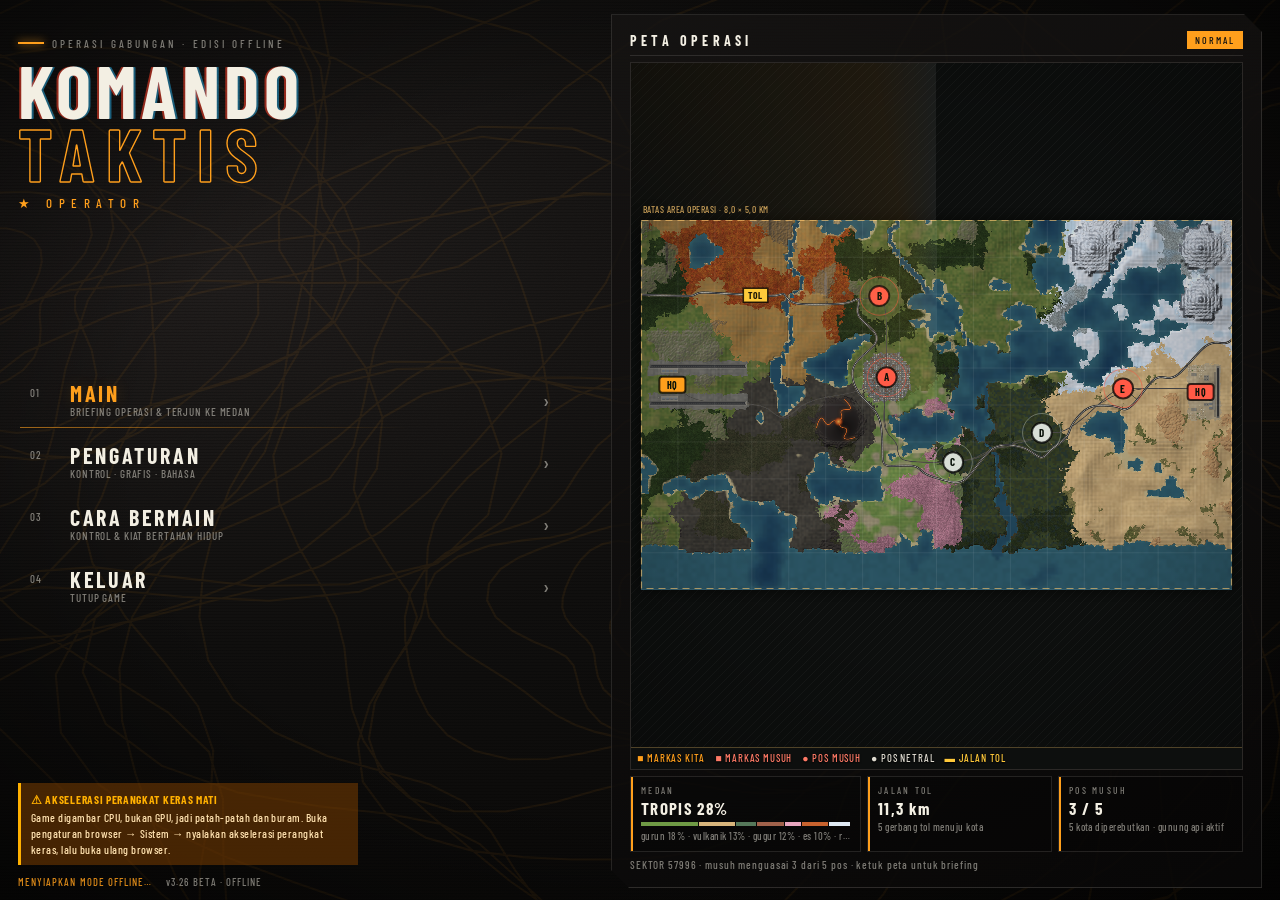
==== commit 8b7c41c6: "v3.26: buka instan, kamera Hercules HP, lapangan udara besar, Hercules mendarat" ====
--- a/play.html
+++ b/play.html
@@ -15,6 +15,12 @@
   <link rel="apple-touch-icon" href="icons/icon-180.png">
   <link rel="stylesheet" href="css/style.css">
   <link rel="stylesheet" href="css/play.css">
+  <style>/* v3.26 layar pembuka instan (tanpa menunggu JS) */
+    .pboot{position:absolute;inset:0;display:flex;flex-direction:column;align-items:center;justify-content:center;gap:8px;background:radial-gradient(120% 90% at 30% 30%,#242220 0%,#131210 46%,#080707 100%);color:#f3efe3;font-family:'Barlow Condensed',system-ui,sans-serif;letter-spacing:.08em;text-align:center}
+    .pboot h1{margin:0;font-size:clamp(28px,7vw,56px);font-weight:700}.pboot h1 b{color:#ff9f1c}.pboot-c{color:#ff9f1c;font-size:26px}.pboot-s{opacity:.6;font-size:14px;letter-spacing:.4em}
+    .pboot-bar{width:min(240px,50vw);height:3px;background:rgba(255,255,255,.12);overflow:hidden;margin-top:14px;border-radius:2px}.pboot-bar i{display:block;width:40%;height:100%;background:#ff9f1c;animation:pbl 1.1s ease-in-out infinite}
+    .pboot-t{font-size:13px;opacity:.55;letter-spacing:.12em}@keyframes pbl{0%{transform:translateX(-100%)}100%{transform:translateX(260%)}}
+  </style>
 </head>
 <!-- EDISI OFFLINE: hanya mode OPERATOR (FPS). Simulasi warzone tetap berjalan di belakang tanpa layar radar/warzone. -->
 <body class="play" data-doc="tni" data-view="fps">
@@ -23,41 +29,41 @@
   <canvas id="fps"></canvas>
   <div id="fpsmenu" class="fmenu off"></div>
   <div id="fpspause" class="fmenu off"></div>
-  <div id="ptitle" class="pscreen"></div>
+  <div id="ptitle" class="pscreen"><div class="pboot"><div class="pboot-c">★</div><h1>KOMANDO <b>TAKTIS</b></h1><div class="pboot-s">OPERATOR</div><div class="pboot-bar"><i></i></div><div class="pboot-t">Memuat medan perang…</div></div></div>
   <div id="pover" class="off"></div>
   <div id="protate"></div>
 </div>
 
-<script src="js/core/core.js"></script>
-<script src="js/core/geo.js"></script>
-<script src="js/core/doctrine.js"></script>
-<script src="js/warzone/war-lang.js"></script>
-<script src="js/warzone/war-data.js"></script>
-<script src="js/warzone/war.js"></script>
-<script src="js/warzone/war-terrain.js"></script>
-<script src="js/operator/fps-lang.js"></script>
-<script src="js/operator/fps-data.js"></script>
-<script src="js/operator/fps.js"></script>
-<script src="js/operator/fps-sfx.js"></script>
-<script src="js/operator/fps-audio.js"></script>
-<script src="js/operator/fps-render.js"></script>
-<script src="js/operator/fps-models.js"></script>
-<script src="js/operator/fps-models2.js"></script>
-<script src="js/operator/fps-body.js"></script>
-<script src="js/operator/fps-base.js"></script>
-<script src="js/operator/fps-gl.js"></script>
-<script src="js/operator/fps-vm.js"></script>
-<script src="js/operator/fps-heli.js"></script>
-<script src="js/operator/fps-veh.js"></script>
-<script src="js/operator/fps-life.js"></script>
-<script src="js/operator/fps-chute.js"></script>
-<script src="js/operator/fps-claycam.js"></script>
-<script src="js/operator/fps-cray.js"></script>
-<script src="js/operator/fps-kit.js"></script>
-<script src="js/operator/fps-bossdie.js"></script>
-<script src="js/operator/fps-ui.js"></script>
-<script src="js/operator/fps-touch.js"></script>
-<script src="js/operator/fps-beta.js"></script>
-<script src="js/offline/play.js"></script>
+<script defer src="js/core/core.js"></script>
+<script defer src="js/core/geo.js"></script>
+<script defer src="js/core/doctrine.js"></script>
+<script defer src="js/warzone/war-lang.js"></script>
+<script defer src="js/warzone/war-data.js"></script>
+<script defer src="js/warzone/war.js"></script>
+<script defer src="js/warzone/war-terrain.js"></script>
+<script defer src="js/operator/fps-lang.js"></script>
+<script defer src="js/operator/fps-data.js"></script>
+<script defer src="js/operator/fps.js"></script>
+<script defer src="js/operator/fps-sfx.js"></script>
+<script defer src="js/operator/fps-audio.js"></script>
+<script defer src="js/operator/fps-render.js"></script>
+<script defer src="js/operator/fps-models.js"></script>
+<script defer src="js/operator/fps-models2.js"></script>
+<script defer src="js/operator/fps-body.js"></script>
+<script defer src="js/operator/fps-base.js"></script>
+<script defer src="js/operator/fps-gl.js"></script>
+<script defer src="js/operator/fps-vm.js"></script>
+<script defer src="js/operator/fps-heli.js"></script>
+<script defer src="js/operator/fps-veh.js"></script>
+<script defer src="js/operator/fps-life.js"></script>
+<script defer src="js/operator/fps-chute.js"></script>
+<script defer src="js/operator/fps-claycam.js"></script>
+<script defer src="js/operator/fps-cray.js"></script>
+<script defer src="js/operator/fps-kit.js"></script>
+<script defer src="js/operator/fps-bossdie.js"></script>
+<script defer src="js/operator/fps-ui.js"></script>
+<script defer src="js/operator/fps-touch.js"></script>
+<script defer src="js/operator/fps-beta.js"></script>
+<script defer src="js/offline/play.js"></script>
 </body>
 </html>
--- a/css/play.css
+++ b/css/play.css
@@ -69,7 +69,7 @@
 .pm-sweep { position: absolute; width: 220%; aspect-ratio: 1; transform: translate(-50%, -50%); pointer-events: none; border-radius: 50%;
   background: conic-gradient(from 0deg, transparent 0deg, transparent 300deg, var(--pa2) 350deg, rgba(255,255,255,.12) 360deg); animation: pmSweep 5s linear infinite; mix-blend-mode: screen; opacity: .5; }
 @keyframes pmSweep { from { transform: translate(-50%, -50%) rotate(0deg); } to { transform: translate(-50%, -50%) rotate(360deg); } }
-.pm-leg { position: absolute; left: 6px; bottom: 5px; display: flex; flex-wrap: wrap; gap: 3px 10px; font-size: 10.5px; letter-spacing: .08em; text-shadow: 0 1px 2px #000; }
+.pm-leg { position: absolute; left: 6px; right: 6px; bottom: 5px; display: flex; flex-wrap: nowrap; white-space: nowrap; overflow: hidden; gap: 3px 10px; font-size: 10.5px; letter-spacing: .08em; text-shadow: 0 1px 2px #000; }
 .pm-leg .b { color: var(--pa); } .pm-leg .r { color: #ff7a66; } .pm-leg .n { color: #dedacf; } .pm-leg .t { color: #ffc93a; }
 /* v3.12 kartu intel di bawah peta beranda */
 .pm-intel { display: grid; grid-template-columns: 1.25fr 1fr 1fr; gap: 6px; }
@@ -649,6 +649,7 @@
 /* menu utama: baris terpilih = bilah terang bertulisan gelap (gaya daftar menu Cold War) */
 .pm-i.cur { background: linear-gradient(90deg, #f1ede3 0%, #f1ede3 72%, rgba(241,237,227,0) 100%); border-left-color: #ff9f1c; }
 .pm-i.cur b, .pm-i.cur em, .pm-i.cur i { color: #121212 !important; text-shadow: none !important; }
+.pm-i.cur small { color: rgba(18,18,18,.68) !important; }   /* v3.21.1 keterangan di bawah judul ikut gelap di sorotan putih */
 .pm-i.cur::after { display: none; }
 .pm-i b { letter-spacing: .12em; }
 .pt-go { letter-spacing: .22em; color: #111; }
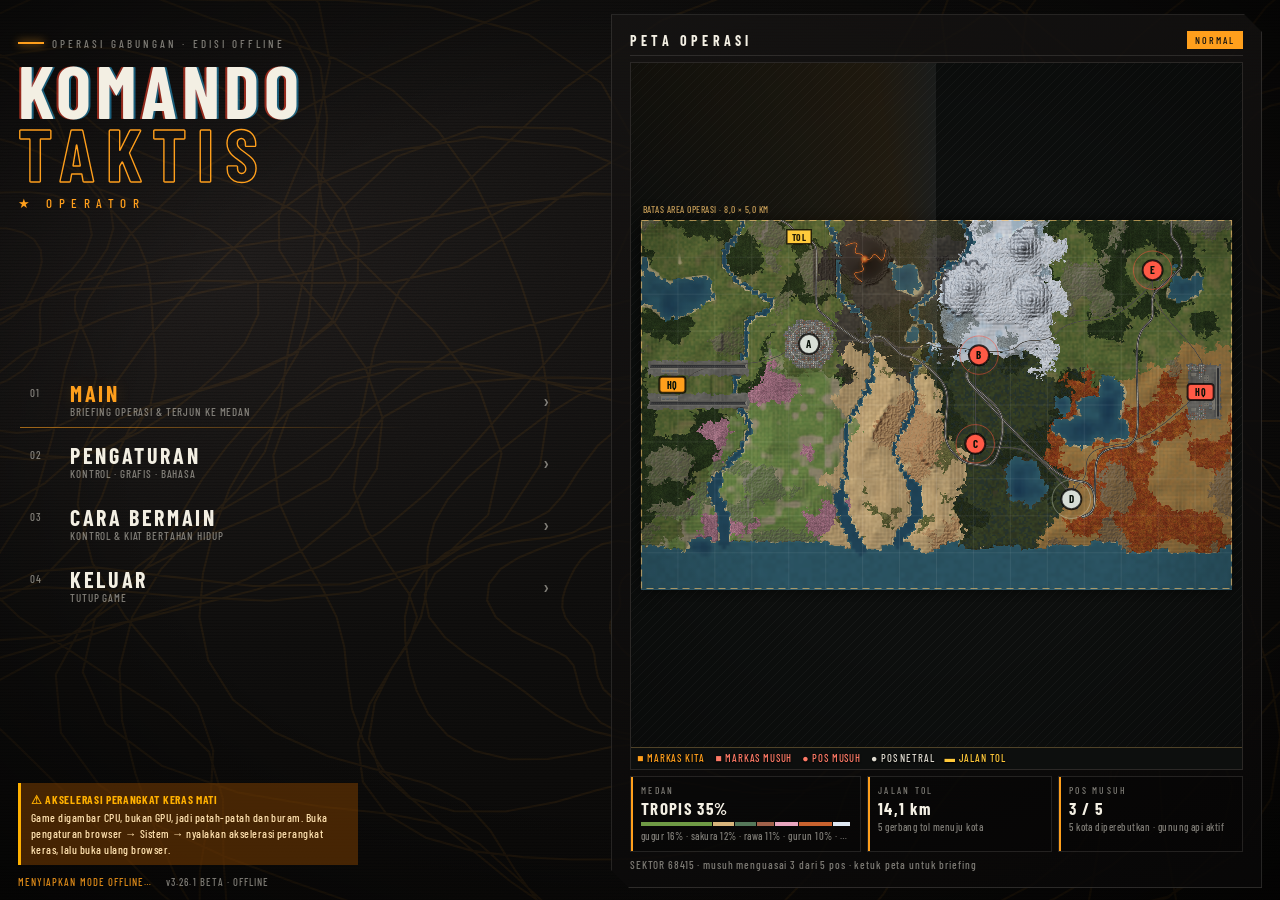
==== commit c380d87e: "v3.26.1: layar pembuka dihapus" ====
--- a/play.html
+++ b/play.html
@@ -15,12 +15,6 @@
   <link rel="apple-touch-icon" href="icons/icon-180.png">
   <link rel="stylesheet" href="css/style.css">
   <link rel="stylesheet" href="css/play.css">
-  <style>/* v3.26 layar pembuka instan (tanpa menunggu JS) */
-    .pboot{position:absolute;inset:0;display:flex;flex-direction:column;align-items:center;justify-content:center;gap:8px;background:radial-gradient(120% 90% at 30% 30%,#242220 0%,#131210 46%,#080707 100%);color:#f3efe3;font-family:'Barlow Condensed',system-ui,sans-serif;letter-spacing:.08em;text-align:center}
-    .pboot h1{margin:0;font-size:clamp(28px,7vw,56px);font-weight:700}.pboot h1 b{color:#ff9f1c}.pboot-c{color:#ff9f1c;font-size:26px}.pboot-s{opacity:.6;font-size:14px;letter-spacing:.4em}
-    .pboot-bar{width:min(240px,50vw);height:3px;background:rgba(255,255,255,.12);overflow:hidden;margin-top:14px;border-radius:2px}.pboot-bar i{display:block;width:40%;height:100%;background:#ff9f1c;animation:pbl 1.1s ease-in-out infinite}
-    .pboot-t{font-size:13px;opacity:.55;letter-spacing:.12em}@keyframes pbl{0%{transform:translateX(-100%)}100%{transform:translateX(260%)}}
-  </style>
 </head>
 <!-- EDISI OFFLINE: hanya mode OPERATOR (FPS). Simulasi warzone tetap berjalan di belakang tanpa layar radar/warzone. -->
 <body class="play" data-doc="tni" data-view="fps">
@@ -29,41 +23,41 @@
   <canvas id="fps"></canvas>
   <div id="fpsmenu" class="fmenu off"></div>
   <div id="fpspause" class="fmenu off"></div>
-  <div id="ptitle" class="pscreen"><div class="pboot"><div class="pboot-c">★</div><h1>KOMANDO <b>TAKTIS</b></h1><div class="pboot-s">OPERATOR</div><div class="pboot-bar"><i></i></div><div class="pboot-t">Memuat medan perang…</div></div></div>
+  <div id="ptitle" class="pscreen"></div>
   <div id="pover" class="off"></div>
   <div id="protate"></div>
 </div>
 
-<script defer src="js/core/core.js"></script>
-<script defer src="js/core/geo.js"></script>
-<script defer src="js/core/doctrine.js"></script>
-<script defer src="js/warzone/war-lang.js"></script>
-<script defer src="js/warzone/war-data.js"></script>
-<script defer src="js/warzone/war.js"></script>
-<script defer src="js/warzone/war-terrain.js"></script>
-<script defer src="js/operator/fps-lang.js"></script>
-<script defer src="js/operator/fps-data.js"></script>
-<script defer src="js/operator/fps.js"></script>
-<script defer src="js/operator/fps-sfx.js"></script>
-<script defer src="js/operator/fps-audio.js"></script>
-<script defer src="js/operator/fps-render.js"></script>
-<script defer src="js/operator/fps-models.js"></script>
-<script defer src="js/operator/fps-models2.js"></script>
-<script defer src="js/operator/fps-body.js"></script>
-<script defer src="js/operator/fps-base.js"></script>
-<script defer src="js/operator/fps-gl.js"></script>
-<script defer src="js/operator/fps-vm.js"></script>
-<script defer src="js/operator/fps-heli.js"></script>
-<script defer src="js/operator/fps-veh.js"></script>
-<script defer src="js/operator/fps-life.js"></script>
-<script defer src="js/operator/fps-chute.js"></script>
-<script defer src="js/operator/fps-claycam.js"></script>
-<script defer src="js/operator/fps-cray.js"></script>
-<script defer src="js/operator/fps-kit.js"></script>
-<script defer src="js/operator/fps-bossdie.js"></script>
-<script defer src="js/operator/fps-ui.js"></script>
-<script defer src="js/operator/fps-touch.js"></script>
-<script defer src="js/operator/fps-beta.js"></script>
-<script defer src="js/offline/play.js"></script>
+<script src="js/core/core.js"></script>
+<script src="js/core/geo.js"></script>
+<script src="js/core/doctrine.js"></script>
+<script src="js/warzone/war-lang.js"></script>
+<script src="js/warzone/war-data.js"></script>
+<script src="js/warzone/war.js"></script>
+<script src="js/warzone/war-terrain.js"></script>
+<script src="js/operator/fps-lang.js"></script>
+<script src="js/operator/fps-data.js"></script>
+<script src="js/operator/fps.js"></script>
+<script src="js/operator/fps-sfx.js"></script>
+<script src="js/operator/fps-audio.js"></script>
+<script src="js/operator/fps-render.js"></script>
+<script src="js/operator/fps-models.js"></script>
+<script src="js/operator/fps-models2.js"></script>
+<script src="js/operator/fps-body.js"></script>
+<script src="js/operator/fps-base.js"></script>
+<script src="js/operator/fps-gl.js"></script>
+<script src="js/operator/fps-vm.js"></script>
+<script src="js/operator/fps-heli.js"></script>
+<script src="js/operator/fps-veh.js"></script>
+<script src="js/operator/fps-life.js"></script>
+<script src="js/operator/fps-chute.js"></script>
+<script src="js/operator/fps-claycam.js"></script>
+<script src="js/operator/fps-cray.js"></script>
+<script src="js/operator/fps-kit.js"></script>
+<script src="js/operator/fps-bossdie.js"></script>
+<script src="js/operator/fps-ui.js"></script>
+<script src="js/operator/fps-touch.js"></script>
+<script src="js/operator/fps-beta.js"></script>
+<script src="js/offline/play.js"></script>
 </body>
 </html>
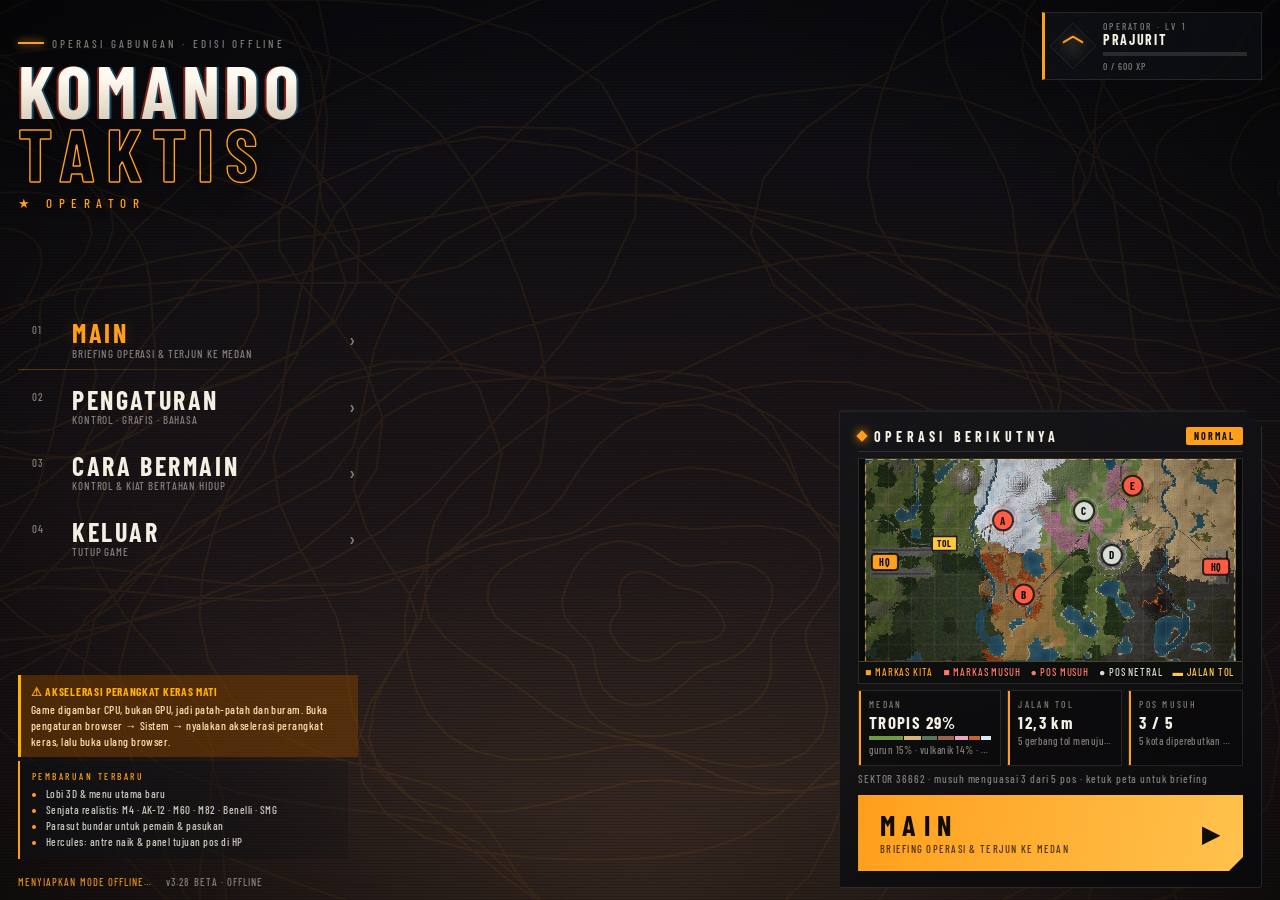
==== commit 2354c1cf: "v3.28: lobi 3D & menu utama modern" ====
--- a/play.html
+++ b/play.html
@@ -58,6 +58,7 @@
 <script src="js/operator/fps-ui.js"></script>
 <script src="js/operator/fps-touch.js"></script>
 <script src="js/operator/fps-beta.js"></script>
+<script src="js/offline/lobby.js"></script>
 <script src="js/offline/play.js"></script>
 </body>
 </html>
--- a/css/play.css
+++ b/css/play.css
@@ -680,3 +680,99 @@
 .pm-bt { border: 1px solid var(--pl); background: rgba(0,0,0,.22); padding: 0 10px; } .pm-bt summary { cursor: pointer; padding: 8px 0; font-size: 11px; letter-spacing: .18em; color: var(--pa); }
 .pm-bt ol { margin: 0 0 10px; padding-left: 18px; font-size: 11.5px; line-height: 1.5; color: var(--pt); } .pm-bt li { margin: 3px 0; }
 @media (max-height: 430px) { .pm-pad { grid-template-columns: 1fr 130px; } }
+
+/* ============================================================
+   v3.28 LOBI MODERN (pengguna: "menu utama masih kerasa basic, buat seperti game modern")
+   latar = lobi 3D hidup (js/offline/lobby.js, #plobby) · kiri: lambang + menu · kanan atas: kartu pemain (pangkat/XP)
+   kanan bawah: kartu OPERASI BERIKUTNYA + tombol MAIN besar · tengah bawah: keterangan regu · panel kaca transparan
+   ============================================================ */
+#plobby { position: absolute; inset: 0; width: 100%; height: 100%; z-index: 19; display: block; opacity: 0; transition: opacity 1.4s ease; pointer-events: none; }
+#plobby.on { opacity: 1; }
+.pscreen { grid-template-columns: minmax(220px, 29%) 1fr minmax(300px, 34%); column-gap: clamp(10px, 2vw, 28px);
+  background: radial-gradient(130% 100% at 50% 100%, #3a2a22 0%, #1b1517 45%, #0b0b10 100%); }
+body[data-doc="us"] .pscreen { background: radial-gradient(130% 100% at 50% 100%, #3a3430 0%, #1a1a1e 45%, #0a0b10 100%); }
+.pscreen.pm-3d, body[data-doc="us"] .pscreen.pm-3d { background: transparent; }
+.pscreen > .pm-l { grid-column: 1; z-index: 2; } .pscreen > .pm-r { grid-column: 3; z-index: 2; }
+.pscreen.pm-sub-on { grid-template-columns: minmax(220px, 29%) 2% 1fr; }
+.pscreen.pm-3d .pm-topo { display: none; }
+/* bayangan baca: kiri & kanan lebih gelap, tengah (regu) terbuka; vinyet bawah */
+.pscreen.pm-3d .pm-bg::after { background: linear-gradient(90deg, rgba(4,5,8,.88) 0%, rgba(4,5,8,.55) 22%, rgba(4,5,8,0) 40%, rgba(4,5,8,0) 58%, rgba(4,5,8,.55) 74%, rgba(4,5,8,.8) 100%),
+  linear-gradient(0deg, rgba(4,5,8,.7) 0%, rgba(4,5,8,0) 28%), linear-gradient(180deg, rgba(4,5,8,.55) 0%, rgba(4,5,8,0) 18%); }
+.pscreen.pm-3d.pm-sub-on .pm-bg::after { background: linear-gradient(90deg, rgba(4,5,8,.88) 0%, rgba(4,5,8,.5) 24%, rgba(4,5,8,.35) 40%, rgba(4,5,8,.75) 100%); }
+/* lambang */
+.pm-brand h1 { text-shadow: 0 4px 30px rgba(0,0,0,.6); }
+.pm-brand h1 span:first-child { background: linear-gradient(180deg, #fffaf0 30%, #d9cfbd 100%); -webkit-background-clip: text; background-clip: text; color: transparent; text-shadow: none; filter: drop-shadow(-2px 0 rgba(255,64,40,.45)) drop-shadow(2px 0 rgba(40,190,255,.35)); }
+/* menu kiri: huruf besar, bilah aksen + kilau saat terpilih */
+.pm-i { border-left: 0; padding-left: 14px; clip-path: polygon(0 0, 100% 0, calc(100% - 14px) 100%, 0 100%); }
+.pm-i::before { content: ""; position: absolute; left: 0; top: 18%; bottom: 18%; width: 3px; background: var(--pa); transform: scaleY(0); transition: transform .2s; box-shadow: 0 0 12px var(--pa); }
+.pm-i b { font-size: clamp(16px, 4.2vh, 26px); letter-spacing: .1em; }
+.pm-i.cur, .pm-i:focus-visible { background: linear-gradient(90deg, var(--pa2) 0%, rgba(255,255,255,.04) 60%, transparent 100%) !important; padding-left: 20px; }
+.pm-i.cur::before, .pm-i:focus-visible::before { transform: scaleY(1); }
+.pm-i.cur b, .pm-i.cur em, .pm-i.cur i { color: #fff !important; text-shadow: 0 0 18px var(--pa2) !important; }
+.pm-i.cur small { color: var(--pd) !important; }
+.pm-i.main b { color: var(--pa); }
+@media (hover: hover) { .pm-i:hover { background: linear-gradient(90deg, rgba(255,255,255,.07), transparent 85%); padding-left: 20px; } .pm-i:hover::before { transform: scaleY(1); } }
+/* panel kaca */
+.pm-p { background: linear-gradient(165deg, rgba(20,22,26,.72), rgba(8,9,12,.82)); border: 1px solid rgba(255,255,255,.09); border-radius: 3px;
+  box-shadow: 0 20px 60px rgba(0,0,0,.45), inset 0 1px 0 rgba(255,255,255,.06); clip-path: polygon(0 0, calc(100% - 16px) 0, 100% 16px, 100% 100%, 0 100%); }
+body[data-doc="us"] .pm-p { background: linear-gradient(165deg, rgba(22,24,28,.72), rgba(9,10,13,.82)); }
+@media (hover: hover) and (pointer: fine) { .pm-p { -webkit-backdrop-filter: blur(14px) saturate(1.15); backdrop-filter: blur(14px) saturate(1.15); } }
+.pm-act { background: linear-gradient(180deg, rgba(8,9,12,0), rgba(8,9,12,.92) 10px); }
+body[data-doc="us"] .pm-act { background: linear-gradient(180deg, rgba(9,10,13,0), rgba(9,10,13,.92) 10px); }
+.pm-h h3 { display: flex; align-items: center; gap: 8px; } .pm-h h3::before { content: ""; width: 8px; height: 8px; background: var(--pa); transform: rotate(45deg); box-shadow: 0 0 10px var(--pa); }
+.pm-dif { border-radius: 2px; font-weight: 700; }
+/* beranda: kartu OPERASI BERIKUTNYA di kanan bawah (regu di tengah tetap terlihat) */
+.pscreen[data-scr="home"] > .pm-r { justify-content: flex-end; padding-top: 70px; }
+.pm-home { flex: 0 1 auto; animation: pmCard .55s cubic-bezier(.2,.8,.2,1) both; animation-delay: .15s; }
+.pm-home .pm-map { flex: none; aspect-ratio: 16 / 9.4; min-height: 0; max-height: 34vh; }
+@keyframes pmCard { from { opacity: 0; transform: translateX(28px); } to { opacity: 1; transform: none; } }
+.pm-cta { position: relative; display: flex; align-items: center; justify-content: space-between; gap: 10px; margin-top: 4px; padding: clamp(10px, 2.6vh, 16px) 22px; border: 0; cursor: pointer; text-align: left;
+  background: linear-gradient(100deg, var(--pa) 0%, #ffc24d 100%); color: #120c02; font: inherit; overflow: hidden;
+  clip-path: polygon(0 0, 100% 0, 100% calc(100% - 14px), calc(100% - 14px) 100%, 0 100%); box-shadow: 0 0 34px var(--pa2); }
+body[data-doc="us"] .pm-cta { background: linear-gradient(100deg, #4aa3ff 0%, #8cc8ff 100%); color: #04101e; }
+.pm-cta b { display: block; font-size: clamp(18px, 4.6vh, 28px); letter-spacing: .26em; line-height: 1; }
+.pm-cta small { display: block; margin-top: 3px; font-size: 10.5px; letter-spacing: .12em; opacity: .75; }
+.pm-cta i { font-style: normal; font-size: clamp(18px, 4vh, 24px); transition: transform .2s; }
+.pm-cta::after { content: ""; position: absolute; top: 0; bottom: 0; width: 40%; left: -60%; background: linear-gradient(100deg, transparent, rgba(255,255,255,.55), transparent); animation: pmShine 3.6s ease-in-out infinite; animation-delay: 1.2s; }
+@keyframes pmShine { 0% { left: -60%; } 35%, 100% { left: 130%; } }
+@media (hover: hover) { .pm-cta:hover { filter: brightness(1.08); } .pm-cta:hover i { transform: translateX(3px); } }
+.pm-cta:active { transform: scale(.985); }
+/* kartu pemain kanan atas */
+.pm-card { position: absolute; z-index: 3; top: max(12px, env(safe-area-inset-top)); right: max(18px, env(safe-area-inset-right)); display: flex; align-items: center; gap: 10px; min-width: 220px;
+  padding: 7px 14px 7px 8px; background: linear-gradient(100deg, rgba(14,16,20,.82), rgba(14,16,20,.55)); border: 1px solid rgba(255,255,255,.1); border-left: 3px solid var(--pa);
+  animation: pmCard .5s cubic-bezier(.2,.8,.2,1) both; }
+.pm-rk { flex: none; width: 40px; height: 40px; display: grid; place-items: center; background: radial-gradient(circle, rgba(255,255,255,.08), rgba(0,0,0,.2)); border: 1px solid rgba(255,255,255,.12); transform: rotate(45deg) scale(.82); }
+.pm-rk svg { width: 34px; height: 34px; transform: rotate(-45deg); fill: none; stroke: var(--pa); stroke-width: 2.6; stroke-linecap: round; stroke-linejoin: round; filter: drop-shadow(0 0 4px var(--pa2)); }
+.pm-rk svg .st { fill: var(--pa); stroke-width: 1; }
+.pm-cd { min-width: 0; flex: 1; } .pm-cd small { display: block; font-size: 9.5px; letter-spacing: .24em; color: var(--pd); }
+.pm-cd b { display: block; font-size: 14px; letter-spacing: .12em; line-height: 1.15; white-space: nowrap; }
+.pm-xp { height: 4px; margin: 4px 0 2px; background: rgba(255,255,255,.12); overflow: hidden; } .pm-xp i { display: block; height: 100%; background: linear-gradient(90deg, var(--pa), #ffe08a); box-shadow: 0 0 8px var(--pa); }
+.pm-cd em { font-style: normal; font-size: 9.5px; letter-spacing: .1em; color: var(--pd); }
+/* kartu pembaruan (kiri bawah, PC) */
+.pm-news { margin: 0 0 10px; padding: 9px 12px; max-width: 330px; background: linear-gradient(100deg, rgba(14,16,20,.7), rgba(14,16,20,.25)); border-left: 2px solid var(--pa); animation: pmIn .5s ease both; animation-delay: .5s; }
+.pm-news em { font-style: normal; display: block; font-size: 9.5px; letter-spacing: .26em; color: var(--pa); margin-bottom: 4px; }
+.pm-news ul { margin: 0; padding-left: 14px; font-size: 11px; line-height: 1.45; color: rgba(243,239,227,.82); } .pm-news li::marker { color: var(--pa); }
+/* keterangan regu (tengah bawah) */
+.pm-squad { position: absolute; z-index: 2; left: 50%; bottom: max(14px, env(safe-area-inset-bottom)); transform: translateX(-50%); text-align: center; pointer-events: none; white-space: nowrap; animation: pmUp .7s ease both; animation-delay: .8s; }
+.pm-squad i { display: block; width: 46px; height: 2px; margin: 0 auto 6px; background: var(--pa); box-shadow: 0 0 10px var(--pa); }
+.pm-squad b { display: block; font-size: clamp(12px, 2.6vh, 15px); letter-spacing: .34em; text-shadow: 0 2px 12px rgba(0,0,0,.8); }
+.pm-squad small { display: block; margin-top: 3px; font-size: 10px; letter-spacing: .16em; color: rgba(243,239,227,.7); text-shadow: 0 1px 6px #000; }
+.pscreen:not(.pm-3d) .pm-squad { display: none; }
+@keyframes pmUp { from { opacity: 0; transform: translate(-50%, 10px); } to { opacity: 1; transform: translate(-50%, 0); } }
+/* layar sempit / pendek (HP mendatar) */
+@media (max-width: 1100px) { .pm-squad small { display: none; } }
+@media (max-width: 900px) { .pm-squad { display: none; } .pm-news { display: none; } .pscreen { grid-template-columns: minmax(200px, 30%) 1fr minmax(270px, 37%); } .pscreen.pm-sub-on { grid-template-columns: minmax(200px, 30%) 1% 1fr; } }
+@media (max-height: 560px) { .pm-news { display: none; } }
+@media (max-height: 430px) {
+  .pm-card { top: max(6px, env(safe-area-inset-top)); padding: 4px 10px 4px 6px; min-width: 0; gap: 8px; } .pm-rk { width: 30px; height: 30px; } .pm-rk svg { width: 26px; height: 26px; }
+  .pm-cd b { font-size: 12px; } .pm-cd em { display: none; }
+  .pscreen[data-scr="home"] > .pm-r { padding-top: 44px; }
+  .pscreen.pm-sub-on .pm-card { display: none; }
+  .pm-home .pm-intel, .pm-home .pm-brief { display: none; } .pm-home .pm-map { max-height: none; flex: 1 1 auto; aspect-ratio: auto; min-height: 110px; } .pm-home { flex: 1 1 auto; }
+  .pm-cta { padding: 8px 16px; } .pm-cta small { display: none; } .pm-cta b { font-size: 18px; }
+  .pm-i b { font-size: clamp(14px, 4.4vh, 20px); }
+}
+@media (max-width: 640px) and (orientation: portrait) { .pscreen > .pm-l, .pscreen > .pm-r { grid-column: 1; } .pm-card { display: none; } }
+@media (prefers-reduced-motion: reduce) { .pm-cta::after, .pm-home, .pm-card, .pm-squad, .pm-news { animation: none !important; } #plobby { transition: none; } }
+.pscreen.pm-sub-on .pm-card { display: none; }
+.pscreen.pm-sub-on .pm-p { background: linear-gradient(165deg, rgba(16,18,22,.86), rgba(7,8,11,.92)); }
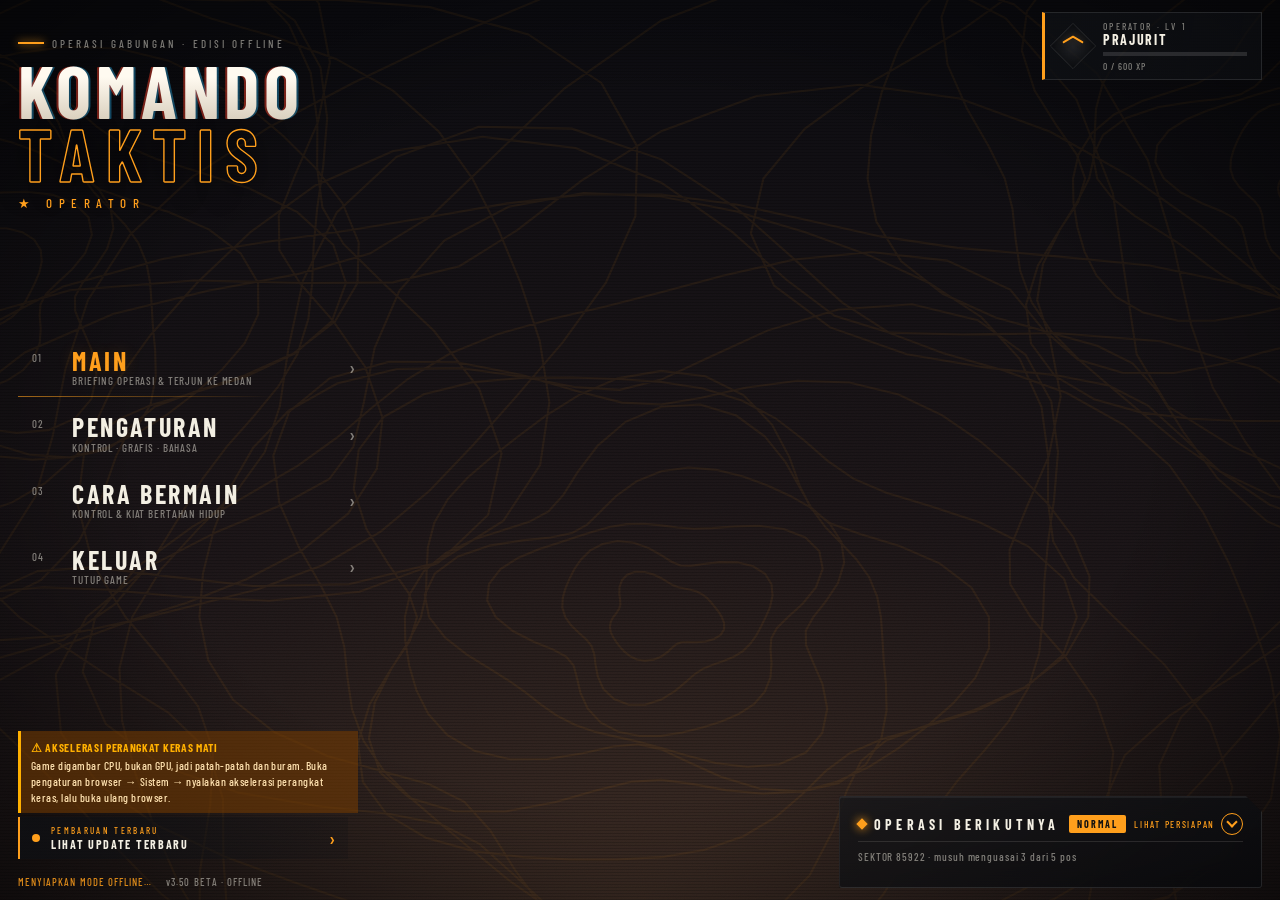
==== commit 8e515fca: "v3.50: 3 mini bos PRO baru - Kizaro, Mecha Dill, Family" ====
--- a/play.html
+++ b/play.html
@@ -55,6 +55,7 @@
 <script src="js/operator/fps-cray.js"></script>
 <script src="js/operator/fps-kit.js"></script>
 <script src="js/operator/fps-bossdie.js"></script>
+<script src="js/operator/fps-boss5.js"></script>
 <script src="js/operator/fps-ui.js"></script>
 <script src="js/operator/fps-touch.js"></script>
 <script src="js/operator/fps-beta.js"></script>
--- a/css/style.css
+++ b/css/style.css
@@ -360,97 +360,94 @@
   body[data-view="fps"] .viewp { height: auto; flex: 1; }
 }
 
-/* ---------- layar memuat operasi (v1.9.1): kartu misi di atas peta sektor, semua gerak = transform/opacity (tetap jalan saat medan 3D dibangun) ---------- */
-#fpsload { position: absolute; inset: 0; z-index: 30; overflow: hidden; background: #020805; color: #e9f5ec; font-family: "Bahnschrift", "DIN Alternate", "Roboto Condensed", "Arial Narrow", "Segoe UI", Arial, sans-serif;
+/* ---------- layar memuat operasi (v1.9.1; v3.37 tone disamakan dengan menu utama: arang + jingga TNI / biru US, dulu hijau radar): kartu misi di atas peta sektor, semua gerak = transform/opacity (tetap jalan saat medan 3D dibangun) ---------- */
+#fpsload { --la: #ff9f1c; --lar: 255,159,28; --la2: #b8650c; --lt: #f3efe3; position: absolute; inset: 0; z-index: 30; overflow: hidden; background: #070707; color: var(--lt); font-family: "Bahnschrift", "DIN Alternate", "Roboto Condensed", "Arial Narrow", "Segoe UI", Arial, sans-serif;
   transition: opacity .65s ease, transform .65s ease; }
 #fpsload.off { display: none; }
 #fpsload.out { opacity: 0; transform: scale(1.04); pointer-events: none; }
 .fl-bgw { position: absolute; inset: -6%; }
 .fl-map { width: 100%; height: 100%; object-fit: cover; opacity: .9; filter: saturate(.7) contrast(1.1); animation: flZoom 14s ease-out forwards; transform-origin: 62% 45%; }
 @keyframes flZoom { from { transform: scale(1.02); } to { transform: scale(1.22); } }
-.fl-shade { position: absolute; inset: 0; background: linear-gradient(90deg, rgba(2,8,5,.94) 0%, rgba(2,8,5,.72) 36%, rgba(2,8,5,.18) 68%, rgba(2,8,5,.42) 100%), linear-gradient(0deg, rgba(2,8,5,.95) 0%, transparent 40%), radial-gradient(60% 70% at 72% 45%, transparent, rgba(2,8,5,.5)); }
+.fl-shade { position: absolute; inset: 0; background: linear-gradient(90deg, rgba(7,7,8,.94) 0%, rgba(7,7,8,.72) 36%, rgba(7,7,8,.18) 68%, rgba(7,7,8,.42) 100%), linear-gradient(0deg, rgba(7,7,8,.95) 0%, transparent 40%), radial-gradient(60% 70% at 72% 45%, transparent, rgba(7,7,8,.5)); }
 .fl-scan { position: absolute; inset: 0; background: repeating-linear-gradient(0deg, rgba(0,0,0,.22) 0 1px, transparent 1px 3px); pointer-events: none; }
-.fl-scan::after { content: ""; position: absolute; left: 0; right: 0; height: 30%; top: -30%; background: linear-gradient(180deg, transparent, rgba(61,255,122,.07), transparent); animation: flSweep 3.2s linear infinite; }
+.fl-scan::after { content: ""; position: absolute; left: 0; right: 0; height: 30%; top: -30%; background: linear-gradient(180deg, transparent, rgba(var(--lar),.07), transparent); animation: flSweep 3.2s linear infinite; }
 @keyframes flSweep { to { transform: translateY(440%); } }
 .fl-c { position: absolute; left: max(22px, 5vw); top: max(16px, 9vh); right: 30%; }
-.fl-tag { display: flex; align-items: center; gap: 10px; font-size: clamp(9px, 1.9vh, 12px); letter-spacing: .32em; color: rgba(200,230,210,.7); opacity: 0; animation: flUp .5s .1s ease forwards; }
-.fl-tag i { width: 28px; height: 2px; background: #3dff7a; box-shadow: 0 0 10px #3dff7a; }
+.fl-tag { display: flex; align-items: center; gap: 10px; font-size: clamp(9px, 1.9vh, 12px); letter-spacing: .32em; color: rgba(219,215,204,.7); opacity: 0; animation: flUp .5s .1s ease forwards; }
+.fl-tag i { width: 28px; height: 2px; background: var(--la); box-shadow: 0 0 10px var(--la); }
 .fl-c h1 { margin: clamp(6px, 2vh, 14px) 0 0; font-size: clamp(26px, 8.6vh, 64px); line-height: .95; letter-spacing: .08em; font-weight: 700; }
 .fl-c h1 span { display: inline-block; opacity: 0; animation: flWord .6s calc(.25s + var(--d) * .14s) cubic-bezier(.2,.8,.2,1) forwards; }
-.fl-c h1 span:first-child { display: block; font-size: .36em; letter-spacing: .5em; color: #3dff7a; margin-bottom: .25em; }
+.fl-c h1 span:first-child { display: block; font-size: .36em; letter-spacing: .5em; color: var(--la); margin-bottom: .25em; }
 @keyframes flWord { from { opacity: 0; transform: translateY(18px); filter: blur(4px); } to { opacity: 1; transform: none; filter: none; } }
 @keyframes flUp { from { opacity: 0; transform: translateY(10px); } to { opacity: 1; transform: none; } }
 .fl-meta { display: flex; gap: 8px; margin-top: clamp(8px, 2.4vh, 16px); opacity: 0; animation: flUp .5s .7s ease forwards; }
-.fl-meta span { font-size: clamp(9px, 1.9vh, 11px); letter-spacing: .2em; padding: 4px 9px; border: 1px solid rgba(140,220,170,.25); background: rgba(0,0,0,.3); }
-.fl-meta .fl-dif { background: #3dff7a; color: #06110a; border-color: #3dff7a; font-weight: 700; }
+.fl-meta span { font-size: clamp(9px, 1.9vh, 11px); letter-spacing: .2em; padding: 4px 9px; border: 1px solid rgba(184,180,171,.25); background: rgba(0,0,0,.3); }
+.fl-meta .fl-dif { background: var(--la); color: #160d02; border-color: var(--la); font-weight: 700; }
 .fl-goal { margin-top: clamp(10px, 3.4vh, 24px); display: grid; gap: clamp(3px, 1vh, 7px); }
-.fl-goal em { font-style: normal; font-size: clamp(9px, 1.8vh, 11px); letter-spacing: .3em; color: rgba(200,230,210,.6); opacity: 0; animation: flUp .4s .85s ease forwards; }
+.fl-goal em { font-style: normal; font-size: clamp(9px, 1.8vh, 11px); letter-spacing: .3em; color: rgba(219,215,204,.6); opacity: 0; animation: flUp .4s .85s ease forwards; }
 .fl-goal div { display: flex; align-items: center; gap: 10px; font-size: clamp(11px, 2.5vh, 15px); letter-spacing: .04em; opacity: 0; animation: flSlide .45s calc(1s + var(--d) * .15s) ease forwards; }
-.fl-goal div i { width: 9px; height: 9px; border: 1.5px solid #3dff7a; transform: rotate(45deg); flex: none; }
+.fl-goal div i { width: 9px; height: 9px; border: 1.5px solid var(--la); transform: rotate(45deg); flex: none; }
 @keyframes flSlide { from { opacity: 0; transform: translateX(-14px); } to { opacity: 1; transform: none; } }
 .fl-bot { position: absolute; left: max(22px, 5vw); right: max(22px, 5vw); bottom: max(14px, 6vh); display: grid; grid-template-columns: 1fr auto; align-items: end; gap: 8px 24px; }
-.fl-tip { max-width: 560px; font-size: clamp(10px, 2.2vh, 13px); line-height: 1.45; color: rgba(233,245,236,.82); opacity: 0; animation: flUp .5s 1.3s ease forwards; }
+.fl-tip { max-width: 560px; font-size: clamp(10px, 2.2vh, 13px); line-height: 1.45; color: rgba(243,239,227,.82); opacity: 0; animation: flUp .5s 1.3s ease forwards; }
 .fl-tip b { display: block; font-size: .78em; letter-spacing: .3em; color: #ffd24a; margin-bottom: 3px; }
 .fl-prog { display: flex; align-items: center; gap: 10px; }
-.fl-ring { width: 18px; height: 18px; border-radius: 50%; border: 2px solid rgba(61,255,122,.2); border-top-color: #3dff7a; animation: flSpin .8s linear infinite; }
+.fl-ring { width: 18px; height: 18px; border-radius: 50%; border: 2px solid rgba(var(--lar),.2); border-top-color: var(--la); animation: flSpin .8s linear infinite; }
 @keyframes flSpin { to { transform: rotate(360deg); } }
-.fl-st { height: 1.4em; overflow: hidden; font-size: clamp(10px, 2.1vh, 12px); letter-spacing: .24em; color: #3dff7a; min-width: 230px; text-align: right; }
+.fl-st { height: 1.4em; overflow: hidden; font-size: clamp(10px, 2.1vh, 12px); letter-spacing: .24em; color: var(--la); min-width: 230px; text-align: right; }
 .fl-tk { display: flex; flex-direction: column; animation: flTick calc(var(--n) * .62s) steps(var(--n), jump-none) forwards; }
 .fl-tk span { height: 1.4em; line-height: 1.4em; white-space: nowrap; } .fl-tk .ok { color: #ffd24a; }
 @keyframes flTick { to { transform: translateY(calc((var(--n) - 1) * -1.4em)); } }
 .fl.done .fl-tk { animation: none; transform: translateY(calc(var(--n) * -1.4em)); }
 .fl.done .fl-ring { animation: none; border-color: #ffd24a; transform: scale(.7); background: #ffd24a; transition: all .25s; }
-.fl-bar { grid-column: 1 / -1; height: 3px; background: rgba(61,255,122,.12); overflow: hidden; }
-.fl-bar i { display: block; height: 100%; background: linear-gradient(90deg, #1f9e4a, #3dff7a); box-shadow: 0 0 12px #3dff7a; transform-origin: left; transform: scaleX(.02); animation: flBar 5s cubic-bezier(.12,.7,.3,1) forwards; }
+.fl-bar { grid-column: 1 / -1; height: 3px; background: rgba(var(--lar),.12); overflow: hidden; }
+.fl-bar i { display: block; height: 100%; background: linear-gradient(90deg, var(--la2), var(--la)); box-shadow: 0 0 12px var(--la); transform-origin: left; transform: scaleX(.02); animation: flBar 5s cubic-bezier(.12,.7,.3,1) forwards; }
 @keyframes flBar { to { transform: scaleX(.9); } }
 .fl.done .fl-bar i { animation: none; transform: scaleX(1); transition: transform .35s ease-out; background: #ffd24a; box-shadow: 0 0 14px #ffd24a; }
-body[data-doc="us"] .fl-tag i, body[data-doc="us"] .fl-meta .fl-dif { background: #4aa3ff; box-shadow: 0 0 10px #4aa3ff; border-color: #4aa3ff; }
-body[data-doc="us"] .fl-c h1 span:first-child, body[data-doc="us"] .fl-st { color: #4aa3ff; }
+body[data-doc="us"] #fpsload { --la: #4aa3ff; --lar: 74,163,255; --la2: #1f5f9e; }
 @media (max-height: 430px) { .fl-c { top: 14px; right: 18%; } .fl-goal { margin-top: 8px; } .fl-tip { max-width: 64vw; } }
 /* v3.12 layar memuat: meja taktik 3D miring, siluet medan misi, heli & jet melintas, kartu INTEL MEDAN / KEKUATAN / PERLENGKAPAN */
 .fl-bgw { inset: 0; perspective: 1100px; perspective-origin: 64% 0%; overflow: hidden; }
 .fl-tbl { position: absolute; left: 28%; top: 2%; width: 84%; transform-origin: 50% 42%; transform: rotateX(52deg) rotateZ(-12deg) scale(1.08); animation: flTbl 16s cubic-bezier(.2,.6,.3,1) forwards; }
-.fl-tbl::after { content: ""; position: absolute; inset: 0; background: radial-gradient(75% 65% at 50% 45%, transparent 35%, rgba(3,8,6,.9)); }
-.fl-map { display: block; width: 100%; height: auto; object-fit: initial; opacity: .92; filter: saturate(.92) brightness(.88); animation: none; box-shadow: 0 0 0 1px rgba(61,255,122,.35), 0 0 60px rgba(61,255,122,.12); }
+.fl-tbl::after { content: ""; position: absolute; inset: 0; background: radial-gradient(75% 65% at 50% 45%, transparent 35%, rgba(7,7,8,.9)); }
+.fl-map { display: block; width: 100%; height: auto; object-fit: initial; opacity: .92; filter: saturate(.75) sepia(.18) brightness(.86); animation: none; box-shadow: 0 0 0 1px rgba(var(--lar),.35), 0 0 60px rgba(var(--lar),.12); }
 @keyframes flTbl { from { transform: rotateX(56deg) rotateZ(-20deg) scale(.9); opacity: 0; } 10% { opacity: 1; } to { transform: rotateX(50deg) rotateZ(-9deg) scale(1.14); opacity: 1; } }
-.fl-shade { background: linear-gradient(90deg, rgba(2,8,5,.97) 0%, rgba(2,8,5,.82) 30%, rgba(2,8,5,.12) 62%, rgba(2,8,5,.4) 100%), linear-gradient(180deg, rgba(2,8,5,.6), transparent 32%); }
+.fl-shade { background: linear-gradient(90deg, rgba(7,7,8,.97) 0%, rgba(7,7,8,.82) 30%, rgba(7,7,8,.12) 62%, rgba(7,7,8,.4) 100%), linear-gradient(180deg, rgba(7,7,8,.6), transparent 32%); }
 .fl-ridge { position: absolute; left: 0; bottom: 0; width: 100%; height: 30vh; pointer-events: none; }
-.fl-ridge .f { fill: #0c1b13; opacity: .92; } .fl-ridge path.n, .fl-ridge g.n rect { fill: #040b07; }
+.fl-ridge .f { fill: #161412; opacity: .92; } .fl-ridge path.n, .fl-ridge g.n rect { fill: #080807; }
 .fl-ridge .lv { fill: #ff6a1a; animation: flLv 2.2s ease-in-out infinite alternate; }
 @keyframes flLv { from { opacity: .45; } to { opacity: 1; } }
 .fl-air { position: absolute; inset: 0; pointer-events: none; overflow: hidden; }
-.fl-air i { position: absolute; left: 0; display: block; color: #040b07; opacity: 0; }
+.fl-air i { position: absolute; left: 0; display: block; color: #080807; opacity: 0; }
 .fl-air svg { display: block; width: 100%; height: auto; fill: currentColor; }
 .fl-air .h1 svg, .fl-air .h2 svg { transform: scaleX(-1); }
 .fl-air .h1 { top: 57vh; width: 92px; animation: flFly 12s linear .5s infinite; }
 .fl-air .h2 { top: 63vh; width: 62px; animation: flFly 15s linear 2.6s infinite; }
-.fl-air .j1 { top: 20vh; width: 64px; color: rgba(190,225,205,.32); animation: flJet 6s cubic-bezier(.4,0,.6,1) 1.4s infinite; }
+.fl-air .j1 { top: 20vh; width: 64px; color: rgba(236,226,206,.3); animation: flJet 6s cubic-bezier(.4,0,.6,1) 1.4s infinite; }
 .fl-air .rt { transform-box: fill-box; transform-origin: center; animation: flRot .1s steps(2) infinite; }
 @keyframes flRot { 50% { transform: scaleX(.3); } }
 @keyframes flFly { 0% { transform: translateX(-12vw) translateY(0); opacity: 0; } 6% { opacity: 1; } 50% { transform: translateX(48vw) translateY(-1.2vh); } 94% { opacity: 1; } 100% { transform: translateX(108vw) translateY(0); opacity: 0; } }
 @keyframes flJet { 0% { transform: translate(108vw, 5vh); opacity: 0; } 8% { opacity: 1; } 55% { opacity: 1; } 64%, 100% { transform: translate(-16vw, -5vh); opacity: 0; } }
 .fl-c { right: calc(min(320px, 31vw) + max(20px, 4vw) + 24px); }
 .fl-side { position: absolute; right: max(20px, 4vw); top: max(16px, 9vh); width: min(320px, 31vw); display: grid; gap: clamp(6px, 1.4vh, 10px); }
-.fl-card { position: relative; padding: clamp(7px, 1.6vh, 11px) 13px; background: linear-gradient(160deg, rgba(8,20,13,.88), rgba(3,9,6,.84)); border: 1px solid rgba(110,220,150,.2); box-shadow: inset 2px 0 0 #3dff7a;
+.fl-card { position: relative; padding: clamp(7px, 1.6vh, 11px) 13px; background: linear-gradient(160deg, rgba(22,22,24,.9), rgba(10,10,11,.86)); border: 1px solid rgba(184,180,171,.2); box-shadow: inset 2px 0 0 var(--la);
   clip-path: polygon(0 0, calc(100% - 12px) 0, 100% 12px, 100% 100%, 0 100%); opacity: 0; animation: flCard .55s calc(.55s + var(--d) * .22s) cubic-bezier(.2,.8,.2,1) forwards; }
 @keyframes flCard { from { opacity: 0; transform: translateX(26px); } to { opacity: 1; transform: none; } }
-.fl-card em { display: block; font-style: normal; font-size: clamp(8.5px, 1.7vh, 10px); letter-spacing: .3em; color: #3dff7a; margin-bottom: 6px; }
+.fl-card em { display: block; font-style: normal; font-size: clamp(8.5px, 1.7vh, 10px); letter-spacing: .3em; color: var(--la); margin-bottom: 6px; }
 .fl-bb { display: flex; height: 6px; gap: 2px; } .fl-bb span { display: block; min-width: 3px; transform-origin: left; animation: flGrow .7s .9s ease-out both; }
 @keyframes flGrow { from { transform: scaleX(0); } }
-.fl-bl { display: flex; flex-wrap: wrap; gap: 2px 10px; margin-top: 6px; font-size: clamp(9px, 1.8vh, 11px); letter-spacing: .08em; color: rgba(225,240,230,.85); }
+.fl-bl { display: flex; flex-wrap: wrap; gap: 2px 10px; margin-top: 6px; font-size: clamp(9px, 1.8vh, 11px); letter-spacing: .08em; color: rgba(236,232,222,.85); }
 .fl-bl i { display: inline-block; width: 7px; height: 7px; margin-right: 5px; }
 .fl-kv { display: flex; flex-wrap: wrap; gap: 4px 6px; margin-top: 7px; }
-.fl-kv span { font-size: clamp(9px, 1.7vh, 10.5px); letter-spacing: .1em; padding: 2px 7px; border: 1px solid rgba(140,220,170,.22); color: rgba(225,240,230,.88); background: rgba(0,0,0,.25); }
-.fl-kv .hot { color: #ffb27a; border-color: rgba(255,120,60,.45); } .fl-kv .ac { color: #06110a; background: #3dff7a; border-color: #3dff7a; font-weight: 700; }
+.fl-kv span { font-size: clamp(9px, 1.7vh, 10.5px); letter-spacing: .1em; padding: 2px 7px; border: 1px solid rgba(184,180,171,.22); color: rgba(236,232,222,.88); background: rgba(0,0,0,.25); }
+.fl-kv .hot { color: #ffb27a; border-color: rgba(255,120,60,.45); } .fl-kv .ac { color: #160d02; background: var(--la); border-color: var(--la); font-weight: 700; }
 .fl-fr { display: grid; grid-template-columns: 64px 1fr 30px; align-items: center; gap: 8px; font-size: clamp(9px, 1.8vh, 11px); letter-spacing: .14em; margin: 3px 0; }
-.fl-fr b { font-weight: 700; color: #3dff7a; } .fl-fr.r b { color: #ff6a55; } .fl-fr span { text-align: right; color: #e9f5ec; font-variant-numeric: tabular-nums; }
+.fl-fr b { font-weight: 700; color: var(--la); } .fl-fr.r b { color: #ff6a55; } .fl-fr span { text-align: right; color: var(--lt); font-variant-numeric: tabular-nums; }
 .fl-fr i { display: block; height: 7px; background: rgba(255,255,255,.07); }
-.fl-fr s { display: block; height: 100%; width: calc(var(--w) * 100%); background: linear-gradient(90deg, #1f9e4a, #3dff7a); transform-origin: left; animation: flGrow .9s 1.1s ease-out both; }
+.fl-fr s { display: block; height: 100%; width: calc(var(--w) * 100%); background: linear-gradient(90deg, var(--la2), var(--la)); transform-origin: left; animation: flGrow .9s 1.1s ease-out both; }
 .fl-fr.r s { background: linear-gradient(90deg, #a8321f, #ff5a46); animation-delay: 1.25s; }
-.fl-card small { display: block; margin-top: 4px; font-size: clamp(9px, 1.7vh, 10.5px); color: rgba(200,230,210,.62); letter-spacing: .06em; }
+.fl-card small { display: block; margin-top: 4px; font-size: clamp(9px, 1.7vh, 10.5px); color: rgba(219,215,204,.62); letter-spacing: .06em; }
 .fl-gun { height: clamp(34px, 8vh, 60px); display: flex; align-items: center; } .fl-gun svg { height: 100%; width: auto; max-width: 100%; }
-body[data-doc="us"] .fl-card { box-shadow: inset 2px 0 0 #4aa3ff; } body[data-doc="us"] .fl-card em, body[data-doc="us"] .fl-fr:not(.r) b { color: #4aa3ff; }
-body[data-doc="us"] .fl-kv .ac { background: #4aa3ff; border-color: #4aa3ff; } body[data-doc="us"] .fl-fr:not(.r) s { background: linear-gradient(90deg, #1f5f9e, #4aa3ff); }
 @media (max-height: 430px) { .fl-side { top: 10px; width: min(250px, 34vw); gap: 5px; } .fl-card { padding: 5px 9px; } .fl-card em { margin-bottom: 3px; } .fl-bl, .fl-card small { display: none; }
   .fl-kv { margin-top: 4px; } .fl-gun { height: 30px; } .fl-ridge { height: 34vh; } .fl-air .h1 { top: 50vh; width: 70px; } .fl-air .h2 { display: none; } .fl-c { right: calc(min(250px, 34vw) + 30px); } }
 @media (prefers-reduced-motion: reduce) { .fl-air, .fl-tbl { animation: none !important; } .fl-air i { display: none; } }
--- a/css/play.css
+++ b/css/play.css
@@ -85,6 +85,7 @@
 .pt-diff button { position: relative; display: grid; grid-template-columns: 26px 1fr; column-gap: 8px; text-align: left; padding: 8px 10px; border: 1px solid var(--pl); background: rgba(0,0,0,.25); color: var(--pt); cursor: pointer; font: inherit; }
 .pt-diff button em { grid-row: 1 / 3; font-style: normal; font-size: 13px; color: var(--pd); align-self: center; }
 .pt-diff button b { font-size: clamp(12px, 2.7vh, 14px); letter-spacing: .14em; } .pt-diff button small { font-size: 10.5px; color: var(--pd); line-height: 1.3; }
+.pt-diff.pt-tod { grid-template-columns: repeat(3, 1fr); }   /* v3.47 waktu operasi */
 .pt-diff button.on { border-color: var(--pa); background: var(--pa2); box-shadow: inset 3px 0 0 var(--pa); } .pt-diff button.on em, .pt-diff button.on b { color: var(--pa); }
 .pt-row { display: flex; flex-wrap: wrap; gap: 6px; }
 .pt-row button { flex: 1 1 auto; padding: 8px 12px; border: 1px solid var(--pl); background: rgba(0,0,0,.25); color: var(--pt); letter-spacing: .12em; cursor: pointer; font: inherit; font-size: 11px; }
@@ -749,9 +750,31 @@
 .pm-xp { height: 4px; margin: 4px 0 2px; background: rgba(255,255,255,.12); overflow: hidden; } .pm-xp i { display: block; height: 100%; background: linear-gradient(90deg, var(--pa), #ffe08a); box-shadow: 0 0 8px var(--pa); }
 .pm-cd em { font-style: normal; font-size: 9.5px; letter-spacing: .1em; color: var(--pd); }
 /* kartu pembaruan (kiri bawah, PC) */
-.pm-news { margin: 0 0 10px; padding: 9px 12px; max-width: 330px; background: linear-gradient(100deg, rgba(14,16,20,.7), rgba(14,16,20,.25)); border-left: 2px solid var(--pa); animation: pmIn .5s ease both; animation-delay: .5s; }
-.pm-news em { font-style: normal; display: block; font-size: 9.5px; letter-spacing: .26em; color: var(--pa); margin-bottom: 4px; }
-.pm-news ul { margin: 0; padding-left: 14px; font-size: 11px; line-height: 1.45; color: rgba(243,239,227,.82); } .pm-news li::marker { color: var(--pa); }
+/* v3.37 tombol LIHAT UPDATE TERBARU (beranda) + pop-up pembaruan */
+.pm-newsb { display: flex; align-items: center; gap: 11px; width: 100%; max-width: 330px; margin: 0 0 10px; padding: 8px 12px; border: 0; border-left: 2px solid var(--pa); background: linear-gradient(100deg, rgba(14,16,20,.72), rgba(14,16,20,.22));
+  color: var(--pt); font: inherit; text-align: left; cursor: pointer; animation: pmIn .5s ease both; animation-delay: .5s; transition: background .2s; }
+.pm-newsb i { flex: none; width: 8px; height: 8px; border-radius: 50%; background: var(--pa); animation: pmNews 1.8s ease-out infinite; }
+@keyframes pmNews { 0% { box-shadow: 0 0 0 0 var(--pa); } 70%, 100% { box-shadow: 0 0 0 7px transparent; } }
+.pm-newsb span { min-width: 0; } .pm-newsb em { display: block; font-style: normal; font-size: 9px; letter-spacing: .26em; color: var(--pa); }
+.pm-newsb b { display: block; margin-top: 1px; font-size: 12px; letter-spacing: .14em; white-space: nowrap; overflow: hidden; text-overflow: ellipsis; }
+.pm-newsb s { margin-left: auto; text-decoration: none; font-size: 20px; line-height: 1; color: var(--pa); transition: transform .2s; }
+@media (hover: hover) { .pm-newsb:hover { background: linear-gradient(100deg, var(--pa2), rgba(14,16,20,.22)); } .pm-newsb:hover s { transform: translateX(3px); } }
+.pm-newsb:focus-visible { outline: 1px solid var(--pa); outline-offset: 2px; }
+.pm-modal { position: absolute; inset: 0; z-index: 40; display: grid; place-items: center; padding: max(14px, env(safe-area-inset-top)) max(14px, env(safe-area-inset-right)) max(14px, env(safe-area-inset-bottom)) max(14px, env(safe-area-inset-left));
+  background: rgba(4,5,8,.66); -webkit-backdrop-filter: blur(3px); backdrop-filter: blur(3px); animation: pmFade .22s ease both; }
+@keyframes pmFade { from { opacity: 0; } }
+.pm-mbox { display: flex; flex-direction: column; width: min(540px, 100%); max-height: min(80vh, 600px); max-height: min(80dvh, 600px); background: linear-gradient(160deg, rgba(22,23,26,.98), rgba(11,11,13,.98));
+  border: 1px solid var(--pl); border-top: 2px solid var(--pa); box-shadow: 0 24px 70px rgba(0,0,0,.65); animation: pmPop .3s cubic-bezier(.2,.8,.2,1) both; }
+@keyframes pmPop { from { opacity: 0; transform: translateY(14px) scale(.97); } }
+.pm-modal.still, .pm-modal.still .pm-mbox { animation: none; }
+.pm-mh { display: flex; align-items: flex-start; justify-content: space-between; gap: 12px; padding: 14px 16px 11px; border-bottom: 1px solid var(--pl); }
+.pm-mh em { display: block; font-style: normal; font-size: 9.5px; letter-spacing: .28em; color: var(--pa); }
+.pm-mh b { display: block; margin-top: 3px; font-size: clamp(14px, 2.6vh, 17px); letter-spacing: .1em; }
+.pm-mx { flex: none; width: 34px; height: 34px; border: 1px solid var(--pl); background: transparent; color: var(--pt); font: inherit; font-size: 14px; cursor: pointer; transition: border-color .2s, color .2s; }
+.pm-mx:hover, .pm-mx:focus-visible { border-color: var(--pa); color: var(--pa); outline: none; }
+.pm-mbox ul { margin: 0; padding: 12px 18px 4px 34px; overflow-y: auto; overscroll-behavior: contain; font-size: 13px; line-height: 1.55; color: rgba(243,239,227,.88); }
+.pm-mbox li + li { margin-top: 9px; } .pm-mbox li::marker { color: var(--pa); }
+.pm-mok { align-self: flex-end; margin: 10px 16px 14px; }
 /* keterangan regu (tengah bawah) */
 .pm-squad { position: absolute; z-index: 2; left: 50%; bottom: max(14px, env(safe-area-inset-bottom)); transform: translateX(-50%); text-align: center; pointer-events: none; white-space: nowrap; animation: pmUp .7s ease both; animation-delay: .8s; }
 .pm-squad i { display: block; width: 46px; height: 2px; margin: 0 auto 6px; background: var(--pa); box-shadow: 0 0 10px var(--pa); }
@@ -761,18 +784,75 @@
 @keyframes pmUp { from { opacity: 0; transform: translate(-50%, 10px); } to { opacity: 1; transform: translate(-50%, 0); } }
 /* layar sempit / pendek (HP mendatar) */
 @media (max-width: 1100px) { .pm-squad small { display: none; } }
-@media (max-width: 900px) { .pm-squad { display: none; } .pm-news { display: none; } .pscreen { grid-template-columns: minmax(200px, 30%) 1fr minmax(270px, 37%); } .pscreen.pm-sub-on { grid-template-columns: minmax(200px, 30%) 1% 1fr; } }
-@media (max-height: 560px) { .pm-news { display: none; } }
+@media (max-width: 900px) { .pm-squad { display: none; } .pm-newsb { padding: 6px 10px; } .pm-newsb em { display: none; } .pscreen { grid-template-columns: minmax(200px, 30%) 1fr minmax(270px, 37%); } .pscreen.pm-sub-on { grid-template-columns: minmax(200px, 30%) 1% 1fr; } }
+@media (max-height: 560px) { .pm-newsb { margin-bottom: 6px; padding: 5px 10px; } .pm-newsb em { display: none; } .pm-newsb b { font-size: 11px; } .pm-mbox ul { font-size: 12px; } }
 @media (max-height: 430px) {
   .pm-card { top: max(6px, env(safe-area-inset-top)); padding: 4px 10px 4px 6px; min-width: 0; gap: 8px; } .pm-rk { width: 30px; height: 30px; } .pm-rk svg { width: 26px; height: 26px; }
   .pm-cd b { font-size: 12px; } .pm-cd em { display: none; }
   .pscreen[data-scr="home"] > .pm-r { padding-top: 44px; }
   .pscreen.pm-sub-on .pm-card { display: none; }
-  .pm-home .pm-intel, .pm-home .pm-brief { display: none; } .pm-home .pm-map { max-height: none; flex: 1 1 auto; aspect-ratio: auto; min-height: 110px; } .pm-home { flex: 1 1 auto; }
+  .pm-home { flex: 0 1 auto; } .pm-p[data-s="play"] .pm-intel { display: none; } .pm-p[data-s="play"] .pm-map { max-height: 46vh; }
   .pm-cta { padding: 8px 16px; } .pm-cta small { display: none; } .pm-cta b { font-size: 18px; }
   .pm-i b { font-size: clamp(14px, 4.4vh, 20px); }
 }
 @media (max-width: 640px) and (orientation: portrait) { .pscreen > .pm-l, .pscreen > .pm-r { grid-column: 1; } .pm-card { display: none; } }
-@media (prefers-reduced-motion: reduce) { .pm-cta::after, .pm-home, .pm-card, .pm-squad, .pm-news { animation: none !important; } #plobby { transition: none; } }
+@media (prefers-reduced-motion: reduce) { .pm-cta::after, .pm-home, .pm-card, .pm-squad, .pm-newsb, .pm-newsb i, .pm-modal, .pm-mbox { animation: none !important; } #plobby { transition: none; } }
 .pscreen.pm-sub-on .pm-card { display: none; }
 .pscreen.pm-sub-on .pm-p { background: linear-gradient(165deg, rgba(16,18,22,.86), rgba(7,8,11,.92)); }
+
+/* v3.43 peta operasi pindah ke layar MAIN (beranda ringkas: judul operasi + ringkasan + tombol MAIN) */
+.pm-p[data-s="play"] .pm-map { flex: none; aspect-ratio: 16 / 9.4; min-height: 0; max-height: 32vh; }
+.pm-home .pm-brief { margin: 2px 0 2px; }
+/* v3.43 pengaturan bergeser (sensitivitas, FOV, volume, kontrol sentuh) di menu utama */
+.pm-slv { float: right; color: var(--pa); letter-spacing: .08em; font-size: 11px; }
+.pm-sl { width: 100%; margin: 2px 0 4px; accent-color: var(--pa); cursor: pointer; height: 22px; background: transparent; }
+
+/* v3.43 kartu PERSIAPAN OPERASI di beranda (menggantikan tombol MAIN kedua) */
+.pm-prep { display: flex; flex-direction: column; gap: 5px; }
+.pp-cap { font-size: 10px; letter-spacing: .26em; color: var(--pd); margin-top: 4px; }
+.pp-r { display: grid; grid-template-columns: 112px 1fr; column-gap: 10px; align-items: baseline; padding: 6px 9px; border: 1px solid rgba(255,255,255,.08); background: rgba(0,0,0,.22); }
+.pp-r em { grid-row: 1 / 3; font-style: normal; font-size: 10px; letter-spacing: .18em; color: var(--pd); }
+.pp-r b { font-size: clamp(11px, 2.2vh, 13px); letter-spacing: .08em; color: var(--pt); line-height: 1.25; }
+.pp-r small { font-size: 10px; color: var(--pd); line-height: 1.3; margin-top: 1px; }
+.pp-r.fb { border-color: rgba(255,90,70,.45); box-shadow: inset 3px 0 0 #ff5a46; } .pp-r.fb b { color: #ff8a70; }
+.pp-r.rd { box-shadow: inset 3px 0 0 #ffb43a; }
+.pp-no { color: var(--pd); font-weight: 400; letter-spacing: .04em; }
+.pp-ts { display: grid; grid-template-columns: repeat(4, 1fr); gap: 5px; }
+.pp-t { padding: 6px 4px; text-align: center; border: 1px solid rgba(255,255,255,.08); background: rgba(0,0,0,.22); }
+.pp-t b { display: block; font-size: clamp(15px, 3.2vh, 20px); color: var(--pa); line-height: 1.1; } .pp-t em { font-style: normal; font-size: 9px; letter-spacing: .16em; color: var(--pd); }
+.pp-note { font-size: 10px; color: var(--pd); letter-spacing: .04em; }
+.pp-o { margin: 0; padding-left: 18px; font-size: clamp(10.5px, 2vh, 12px); line-height: 1.45; color: var(--pt); } .pp-o li::marker { color: var(--pa); font-weight: 700; }
+.pp-go { margin-top: 4px; font-size: 10px; letter-spacing: .1em; color: var(--pa); opacity: .85; }
+.pscreen[data-scr="home"] > .pm-r { padding-top: 64px; }
+@media (max-height: 560px) { .pp-r small, .pp-note, .pp-go { display: none; } .pp-r { padding: 4px 8px; } .pp-o { line-height: 1.3; } }
+
+/* v3.43.1 kartu OPERASI BERIKUTNYA terlipat: judul = tombol berpanah; dibuka → kartu memanjang, baris masuk bergiliran, garis pindai, angka menghitung naik */
+.pp-tg { width: 100%; background: none; border: 0; border-bottom: 1px solid var(--pl); color: inherit; font: inherit; text-align: left; cursor: pointer; padding: 0 0 6px; outline: none; -webkit-tap-highlight-color: transparent; user-select: none; -webkit-user-select: none; }
+.pp-tg:hover, .pp-tg:active, .pp-tg:focus { background: none; color: inherit; } /* matikan sorotan baris dari button:hover umum (style.css) */
+.pp-tg h3 { flex: 1; } .pp-tg .pm-dif { order: 2; }
+.pp-more { order: 3; display: flex; align-items: center; gap: 6px; font-size: 9.5px; letter-spacing: .18em; color: var(--pa); }
+.pp-more em { font-style: normal; } .pp-more em + em, .pm-home.open .pp-more em:first-child { display: none; } .pm-home.open .pp-more em + em { display: inline; }
+.pp-ar { width: 22px; height: 22px; display: grid; place-items: center; border: 1px solid var(--pa); border-radius: 50%; transition: transform .35s cubic-bezier(.2,.8,.2,1), background .18s, box-shadow .18s; }
+.pp-ar::before { content: ""; width: 6px; height: 6px; border-right: 2px solid var(--pa); border-bottom: 2px solid var(--pa); transform: translateY(-2px) rotate(45deg); transition: border-color .18s; }
+.pm-home:not(.open) .pp-ar { animation: ppNudge 1.8s ease-in-out infinite; }
+.pm-home.open .pp-ar { transform: rotate(180deg); background: rgba(255,170,40,.12); }
+/* v3.43.2: hanya panah yang disorot — lingkaran terisi amber, panah jadi hitam; judul & baris tidak ikut menyala */
+@media (hover: hover) { .pp-tg:hover .pp-ar { background: var(--pa); box-shadow: 0 0 10px rgba(255,170,40,.55); animation: none; } .pp-tg:hover .pp-ar::before { border-color: #000; } }
+.pp-tg:active .pp-ar, .pp-tg:focus-visible .pp-ar { background: var(--pa); box-shadow: 0 0 10px rgba(255,170,40,.55); animation: none; }
+.pp-tg:active .pp-ar::before, .pp-tg:focus-visible .pp-ar::before { border-color: #000; }
+.pp-tg:focus-visible .pp-ar { outline: 2px solid var(--pa); outline-offset: 2px; }
+@keyframes ppNudge { 0%, 100% { transform: translateY(0); box-shadow: 0 0 0 0 rgba(255,170,40,.45); } 50% { transform: translateY(2px); box-shadow: 0 0 0 5px rgba(255,170,40,0); } }
+.pp-wrap { display: grid; grid-template-rows: 0fr; transition: grid-template-rows .5s cubic-bezier(.2,.8,.2,1); }
+.pm-home.open .pp-wrap { grid-template-rows: 1fr; }
+.pp-in { min-height: 0; overflow: hidden; position: relative; }
+.pm-home .pm-prep > * { opacity: 0; transform: translateX(14px); }
+.pm-home.open .pm-prep > * { animation: ppIn .42s cubic-bezier(.2,.8,.2,1) both; }
+.pm-home.open .pm-prep > :nth-child(1) { animation-delay: .12s; } .pm-home.open .pm-prep > :nth-child(2) { animation-delay: .18s; } .pm-home.open .pm-prep > :nth-child(3) { animation-delay: .24s; }
+.pm-home.open .pm-prep > :nth-child(4) { animation-delay: .3s; } .pm-home.open .pm-prep > :nth-child(5) { animation-delay: .36s; } .pm-home.open .pm-prep > :nth-child(6) { animation-delay: .42s; }
+.pm-home.open .pm-prep > :nth-child(7) { animation-delay: .48s; } .pm-home.open .pm-prep > :nth-child(8) { animation-delay: .54s; } .pm-home.open .pm-prep > :nth-child(9) { animation-delay: .6s; } .pm-home.open .pm-prep > :nth-child(n+10) { animation-delay: .66s; }
+@keyframes ppIn { from { opacity: 0; transform: translateX(14px); } to { opacity: 1; transform: none; } }
+.pm-home.open .pp-in::after { content: ""; position: absolute; left: 0; right: 0; top: 0; height: 2px; background: linear-gradient(90deg, transparent, var(--pa), transparent); box-shadow: 0 0 12px var(--pa); animation: ppScan .9s ease-in-out .05s both; pointer-events: none; }
+@keyframes ppScan { from { top: 0; opacity: 1; } 85% { opacity: .9; } to { top: 100%; opacity: 0; } }
+.pm-p.still.pm-home .pm-prep > *, .pm-p.still.pm-home .pp-in::after { animation: none; } .pm-p.still.pm-home.open .pm-prep > * { opacity: 1; transform: none; } .pm-p.still .pp-wrap { transition: none; }
+.pm-home:not(.open) .pp-in { visibility: hidden; transition: visibility 0s .5s; } .pm-home.open .pp-in { visibility: visible; }
+@media (prefers-reduced-motion: reduce) { .pp-wrap, .pp-ar { transition: none; } .pm-home .pm-prep > *, .pm-home.open .pm-prep > * { animation: none; opacity: 1; transform: none; } .pp-in::after, .pp-ar { animation: none !important; } }
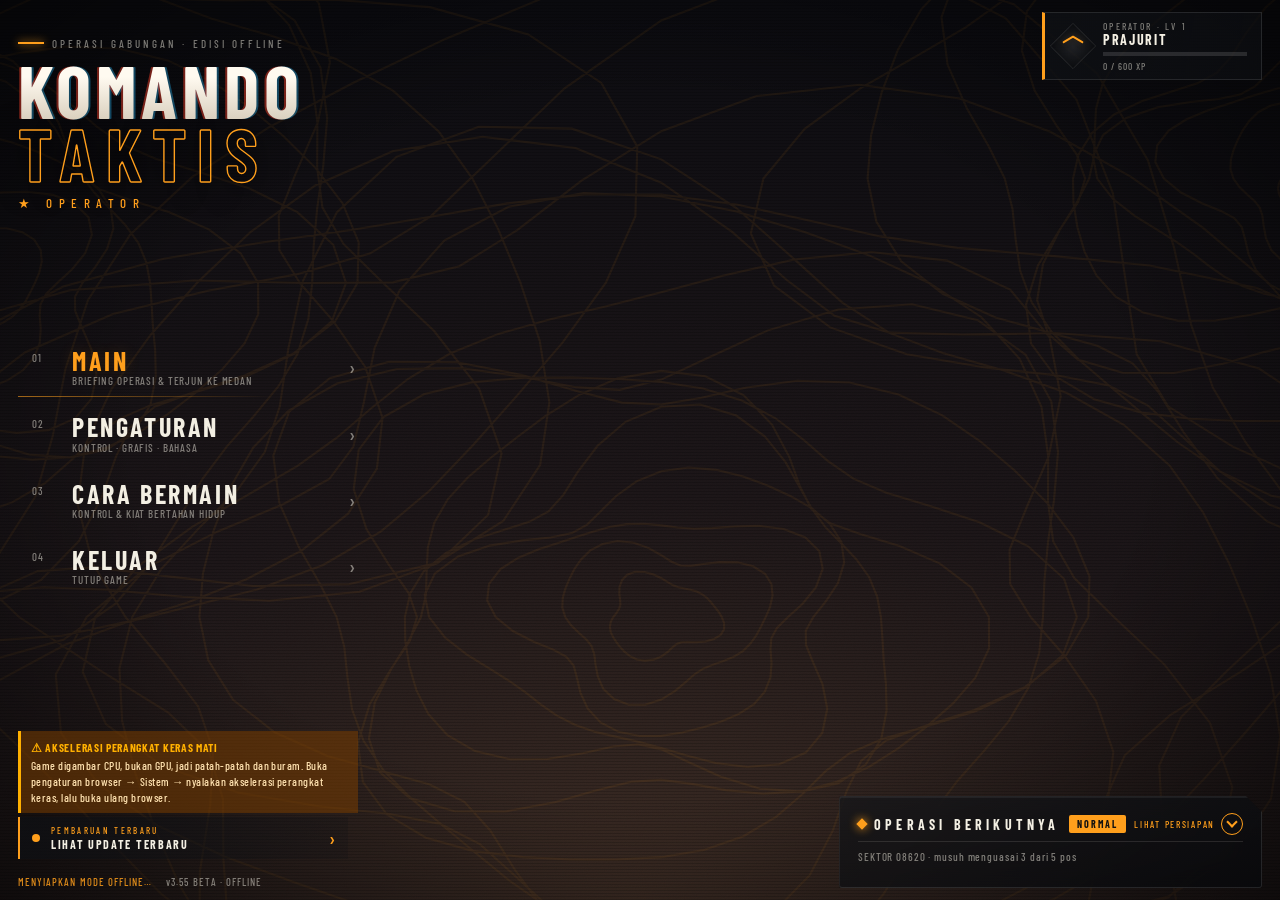
==== commit 0857b582: "v3.55: animasi jalan & lari dari motion capture CMU" ====
--- a/play.html
+++ b/play.html
@@ -44,6 +44,7 @@
 <script src="js/operator/fps-models.js"></script>
 <script src="js/operator/fps-models2.js"></script>
 <script src="js/operator/fps-body.js"></script>
+<script src="js/operator/fps-mocap.js"></script>
 <script src="js/operator/fps-base.js"></script>
 <script src="js/operator/fps-gl.js"></script>
 <script src="js/operator/fps-vm.js"></script>
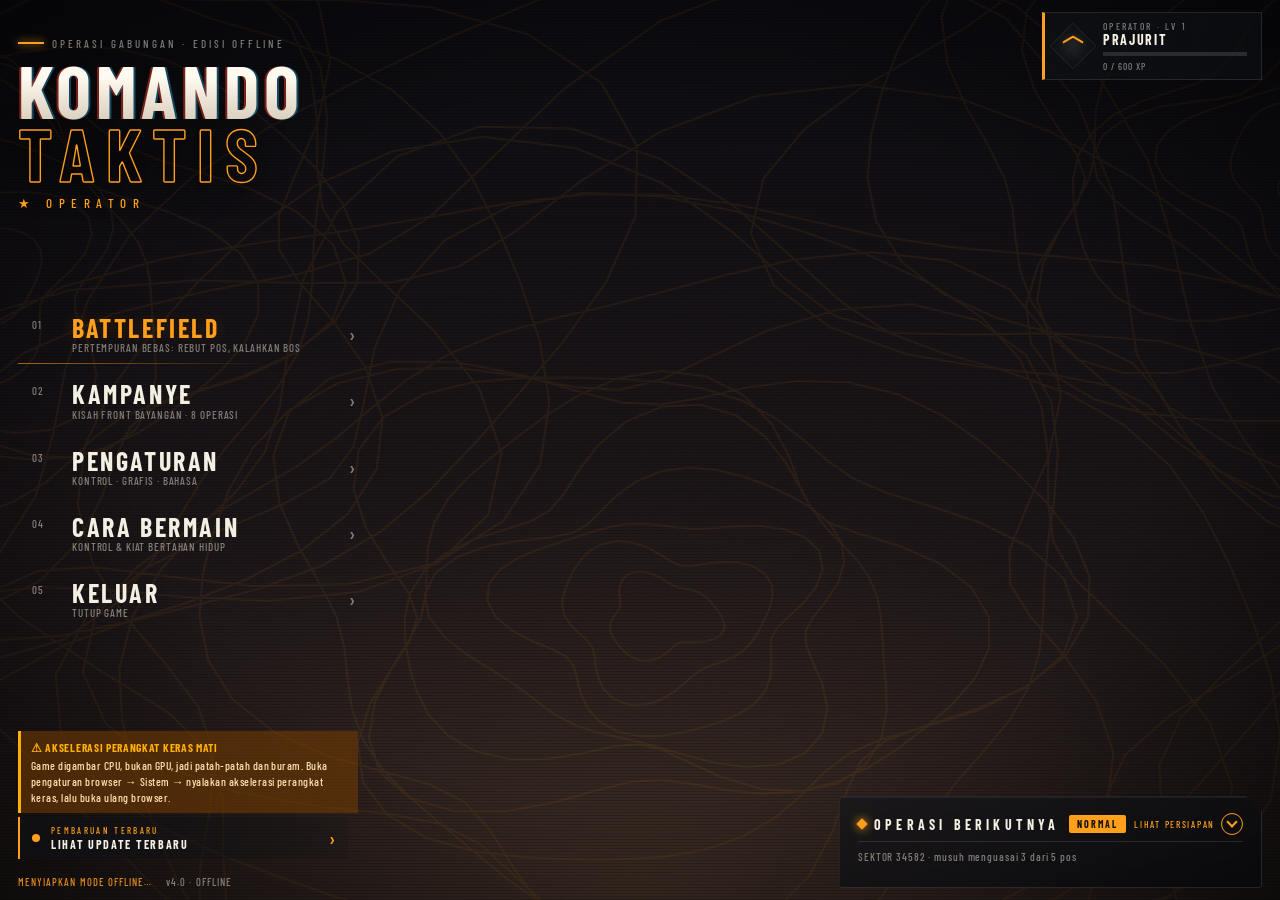
==== commit 09007c76: "v4.0: mode KAMPANYE Front Bayangan, menu 2 mode BATTLEFIELD & KAMPANYE" ====
--- a/play.html
+++ b/play.html
@@ -60,6 +60,7 @@
 <script src="js/operator/fps-ui.js"></script>
 <script src="js/operator/fps-touch.js"></script>
 <script src="js/operator/fps-beta.js"></script>
+<script src="js/offline/campaign.js"></script>
 <script src="js/offline/lobby.js"></script>
 <script src="js/offline/play.js"></script>
 </body>
--- a/css/style.css
+++ b/css/style.css
@@ -458,3 +458,53 @@
   color: #1a1406; background: #ffc93a; box-shadow: 0 6px 24px rgba(0,0,0,.5); opacity: 0; pointer-events: none; transition: opacity .3s, transform .3s; white-space: nowrap; max-width: 94vw; overflow: hidden; text-overflow: ellipsis; }
 #gpbadge.on { opacity: 1; transform: translate(-50%, 0); }
 body.gp-on #ftouch { display: none !important; }   /* v3.14 HP + gamepad: tombol sentuh disembunyikan selama gamepad dipakai */
+
+/* ============================================================
+   v4.0 PUSAT OPERASI DI HP & TABLET (body.mob, js/core/touch-pc.js): tampilan utama memenuhi layar, kolom kiri/kanan = laci geser,
+   log = lembar bawah, bilah perintah di bawah. Tanpa geser halaman / gulir samping; tombol minimal 40 px untuk jari
+   ============================================================ */
+html.mob { touch-action: pan-x pan-y; }
+body.mob { overflow: hidden; height: 100vh; height: 100dvh; touch-action: pan-x pan-y; -webkit-user-select: none; user-select: none; --mbh: 52px; }
+body.mob .app { height: 100vh; height: 100dvh; padding: 4px 4px calc(var(--mbh) + 4px + env(safe-area-inset-bottom, 0px)); gap: 4px; grid-template-rows: auto 1fr; }
+body.mob header { flex-wrap: nowrap; gap: 8px; padding: 4px 8px; min-height: 0; overflow: hidden; }
+body.mob header small, body.mob .nxcore, body.mob .clock small { display: none; }
+body.mob header h1 { font-size: 11px; letter-spacing: .06em; overflow: hidden; text-overflow: ellipsis; min-width: 0; }
+body.mob .brand { min-width: 0; flex: 1 1 auto; } body.mob .crest { width: 26px; height: 26px; font-size: 14px; flex: none; }
+body.mob .alertbar { order: 0; flex: 0 1 auto; flex-basis: auto; padding: 4px 8px; font-size: 10px; letter-spacing: .12em; white-space: nowrap; overflow: hidden; }
+body.mob .clock { font-size: 11px; white-space: nowrap; } body.mob .docsw button { min-height: 30px; padding: 0 9px; }
+body.mob main { grid-template-columns: 1fr; min-height: 0; height: 100%; }
+body.mob .col.center { min-height: 0; height: 100%; }
+body.mob .viewp { height: auto !important; flex: 1; min-height: 0; }
+body.mob .vstage { touch-action: none; }
+body.mob .vstage canvas { touch-action: none; }
+body.mob .viewp > h2.tabs { height: 36px; } body.mob .viewp { padding-top: 36px; } body.mob .tabs .tab { padding: 0 12px; font-size: 11px; letter-spacing: .12em; }
+body.mob .tabs > span:first-child { overflow-x: auto; scrollbar-width: none; } body.mob .tabs > span:last-child { display: none; }
+body.mob .brand > div { min-width: 0; overflow: hidden; } body.mob header h1 { display: block; }
+body.mob .logp > h2.tabs { height: 30px; } body.mob .logp { padding-top: 30px; }
+body.mob .vbar { flex-wrap: nowrap; overflow-x: auto; overflow-y: hidden; -webkit-overflow-scrolling: touch; scrollbar-width: none; }
+body.mob .vbar::-webkit-scrollbar { display: none; }
+body.mob .vbar .grp { flex: none; } body.mob .vbar button { min-height: 32px; }
+body.mob .logp { position: fixed; left: 4px; right: 4px; bottom: calc(var(--mbh) + 6px + env(safe-area-inset-bottom, 0px)); height: min(46vh, 320px); z-index: 60; transform: translateY(120%); transition: transform .22s ease; box-shadow: 0 -10px 30px rgba(0,0,0,.6); }
+body.mob.lg .logp { transform: none; }
+body.mob .col.left, body.mob .col.right { position: fixed; top: 4px; bottom: calc(var(--mbh) + 6px + env(safe-area-inset-bottom, 0px)); width: min(88vw, 380px); z-index: 60; overflow-y: auto; overscroll-behavior: contain;
+  background: var(--bg); padding: 4px; transition: transform .22s ease; box-shadow: 0 0 30px rgba(0,0,0,.7); }
+body.mob .col.left { left: 0; transform: translateX(-108%); } body.mob .col.right { right: 0; transform: translateX(108%); }
+body.mob.dl .col.left, body.mob.dr .col.right { transform: none; }
+body.mob .panel.grow { flex: none; }
+body.mob .tblwrap { max-height: 46vh; }
+body.mob .ctl button, body.mob .chips button, body.mob .nx-btns button, body.mob .siteList > *, body.mob #wspeed button, body.mob #wdiff button { min-height: 40px; }
+body.mob #mscrim { position: fixed; inset: 0; z-index: 55; background: rgba(0,0,0,.45); display: none; }
+body.mob.dl #mscrim, body.mob.dr #mscrim, body.mob.lg #mscrim { display: block; }
+#mbar { display: none; }
+body.mob #mbar { display: flex; position: fixed; left: 0; right: 0; bottom: 0; height: calc(var(--mbh) + env(safe-area-inset-bottom, 0px)); padding: 0 4px env(safe-area-inset-bottom, 0px); z-index: 70; gap: 3px;
+  background: linear-gradient(180deg, #06180c, #020804); border-top: 1px solid var(--line); overflow-x: auto; scrollbar-width: none; }
+body.mob #mbar::-webkit-scrollbar { display: none; }
+#mbar button { flex: 1 0 40px; display: flex; flex-direction: column; align-items: center; justify-content: center; gap: 1px; background: transparent; border: 1px solid transparent; color: var(--g); font: inherit; padding: 2px 4px; min-height: 44px; margin: 4px 0; border-radius: 3px; }
+#mbar button i { font-style: normal; font-size: 17px; line-height: 1; } #mbar button b { font-size: 8px; letter-spacing: .06em; font-weight: 600; white-space: nowrap; }
+#mbar button.on { background: var(--gdim); border-color: var(--g2); } #mbar button:active { background: var(--g2); color: #001; }
+#mbar button[data-mb="opr"] { color: #ffd24a; } #mbar button[hidden] { display: none; }
+.mb-ring { position: fixed; width: 56px; height: 56px; margin: -28px 0 0 -28px; border: 2px solid #ffd24a; border-radius: 50%; pointer-events: none; z-index: 80; animation: mbr .55s ease-out forwards; }
+@keyframes mbr { from { transform: scale(.3); opacity: 1; } to { transform: scale(1.4); opacity: 0; } }
+body.mob .hud.tl.legend { display: none !important; } body.mob #hint { font-size: 10px; max-width: 70%; }
+body.mob #mini { width: 120px; height: 77px; }
+@media (orientation: portrait) { body.mob header .clock { display: none; } }
--- a/css/play.css
+++ b/css/play.css
@@ -856,3 +856,20 @@
 .pm-p.still.pm-home .pm-prep > *, .pm-p.still.pm-home .pp-in::after { animation: none; } .pm-p.still.pm-home.open .pm-prep > * { opacity: 1; transform: none; } .pm-p.still .pp-wrap { transition: none; }
 .pm-home:not(.open) .pp-in { visibility: hidden; transition: visibility 0s .5s; } .pm-home.open .pp-in { visibility: visible; }
 @media (prefers-reduced-motion: reduce) { .pp-wrap, .pp-ar { transition: none; } .pm-home .pm-prep > *, .pm-home.open .pm-prep > * { animation: none; opacity: 1; transform: none; } .pp-in::after, .pp-ar { animation: none !important; } }
+/* v4.0 KAMPANYE: daftar operasi + rincian cerita; tujuan & radio di dalam operasi */
+.cp-body { display: grid; grid-template-columns: minmax(170px, 34%) 1fr; gap: 10px; margin-top: 8px; min-height: 0; }
+.cp-list { display: flex; flex-direction: column; gap: 4px; overflow-y: auto; max-height: 52vh; }
+.cp-op { display: grid; grid-template-columns: 26px 1fr auto; align-items: center; gap: 8px; text-align: left; padding: 7px 9px; background: rgba(255,255,255,.04); border: 1px solid rgba(255,255,255,.1); border-left: 3px solid transparent; color: inherit; font: inherit; cursor: pointer; min-height: 38px; }
+.cp-op em { font-style: normal; opacity: .55; font-size: 11px; } .cp-op b { font-size: 12px; letter-spacing: .06em; } .cp-op span { color: var(--pa, #ffb020); font-size: 11px; letter-spacing: .05em; white-space: nowrap; } .cp-op span i { font-style: normal; font-size: 9px; letter-spacing: .14em; border: 1px solid; padding: 1px 4px; }
+.cp-op.on { border-left-color: var(--pa, #ffb020); background: rgba(255,176,32,.12); } .cp-op.lock { opacity: .4; cursor: default; }
+.cp-det { display: flex; flex-direction: column; gap: 4px; min-width: 0; } .cp-det > small { opacity: .7; font-size: 11px; letter-spacing: .1em; } .cp-det h4 { margin: 0; font-size: 20px; letter-spacing: .08em; }
+.cp-det p { margin: 2px 0 4px; font-size: 13px; line-height: 1.45; opacity: .9; } .cp-det ul { margin: 0; padding-left: 18px; font-size: 12px; line-height: 1.5; }
+.cp-st { display: flex; flex-wrap: wrap; gap: 4px 12px; font-size: 11px; opacity: .65; margin: 4px 0 8px; } .cp-st .on { color: var(--pa, #ffb020); opacity: 1; }
+.cp-det .pt-go { align-self: flex-start; }
+@media (hover: hover) { .cp-op:not(.lock):hover { background: rgba(255,255,255,.09); } }
+@media (max-height: 430px) { .cp-body { grid-template-columns: 38% 1fr; gap: 6px; } .cp-list { max-height: 58vh; } .cp-op { min-height: 32px; padding: 4px 7px; } .cp-det h4 { font-size: 15px; } .cp-det p { font-size: 11px; line-height: 1.3; } .cp-det ul { font-size: 11px; line-height: 1.3; } .cp .pm-note { display: none; } .cp-st { margin: 2px 0 4px; } }
+.fcamp { position: absolute; left: 50%; top: 13%; transform: translateX(-50%); z-index: 5; max-width: min(70vw, 560px); padding: 5px 14px 6px; background: linear-gradient(90deg, transparent, rgba(0,0,0,.55) 15%, rgba(0,0,0,.55) 85%, transparent); text-align: center; pointer-events: none; color: #fff; font-family: inherit; }
+.fcamp small { display: block; font-size: 10px; letter-spacing: .18em; color: #ffd24a; opacity: .9; } .fcamp b { font-size: 14px; letter-spacing: .05em; text-shadow: 0 1px 2px #000; } .fcamp b em { font-style: normal; color: #ffd24a; margin-left: 6px; } .fcamp b.ok { color: #7dff9a; }
+.fcsub { position: absolute; left: 50%; bottom: 24%; transform: translateX(-50%); z-index: 5; max-width: min(76vw, 680px); padding: 6px 14px; background: rgba(0,0,0,.6); border-left: 3px solid #37d7ff; color: #fff; font-size: 14px; line-height: 1.35; pointer-events: none; text-shadow: 0 1px 2px #000; }
+.fcsub em { display: block; font-style: normal; font-size: 10px; letter-spacing: .16em; color: #37d7ff; margin-bottom: 1px; } .fcsub.foe { border-left-color: #ff4040; } .fcsub.foe em { color: #ff6060; }
+@media (max-height: 430px) { .fcamp { top: 17%; } .fcamp b { font-size: 12px; } .fcsub { font-size: 12px; bottom: 30%; max-width: 62vw; } }
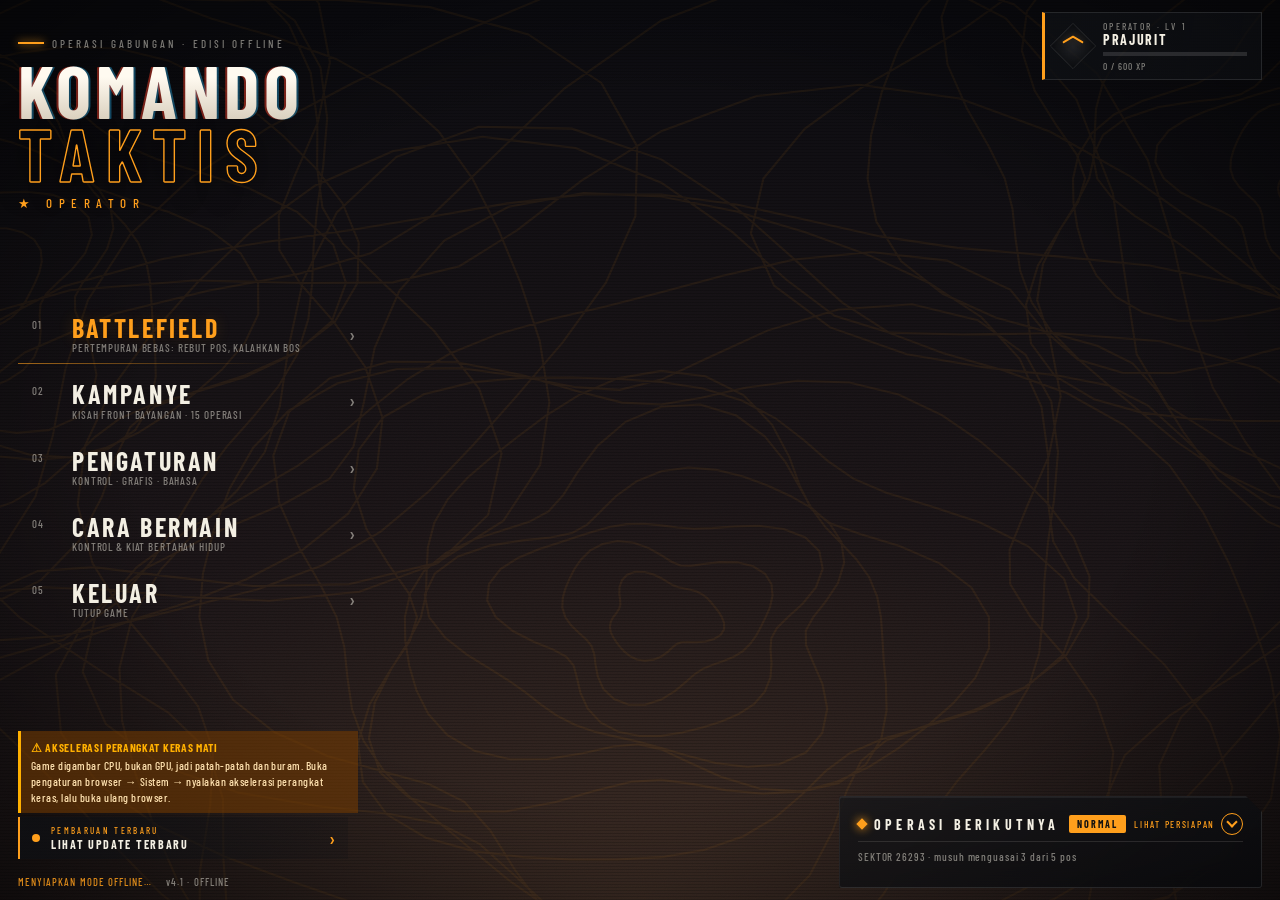
==== commit 783ea099: "v4.1: kampanye 15 operasi, cutscene sinematik, tingkat kesulitan, suara radio tokoh" ====
--- a/play.html
+++ b/play.html
@@ -60,6 +60,8 @@
 <script src="js/operator/fps-ui.js"></script>
 <script src="js/operator/fps-touch.js"></script>
 <script src="js/operator/fps-beta.js"></script>
+<script src="js/offline/voice.js"></script>
+<script src="js/offline/cine.js"></script>
 <script src="js/offline/campaign.js"></script>
 <script src="js/offline/lobby.js"></script>
 <script src="js/offline/play.js"></script>
--- a/css/play.css
+++ b/css/play.css
@@ -863,7 +863,7 @@
 .cp-op em { font-style: normal; opacity: .55; font-size: 11px; } .cp-op b { font-size: 12px; letter-spacing: .06em; } .cp-op span { color: var(--pa, #ffb020); font-size: 11px; letter-spacing: .05em; white-space: nowrap; } .cp-op span i { font-style: normal; font-size: 9px; letter-spacing: .14em; border: 1px solid; padding: 1px 4px; }
 .cp-op.on { border-left-color: var(--pa, #ffb020); background: rgba(255,176,32,.12); } .cp-op.lock { opacity: .4; cursor: default; }
 .cp-det { display: flex; flex-direction: column; gap: 4px; min-width: 0; } .cp-det > small { opacity: .7; font-size: 11px; letter-spacing: .1em; } .cp-det h4 { margin: 0; font-size: 20px; letter-spacing: .08em; }
-.cp-det p { margin: 2px 0 4px; font-size: 13px; line-height: 1.45; opacity: .9; } .cp-det ul { margin: 0; padding-left: 18px; font-size: 12px; line-height: 1.5; }
+.cp-det p { margin: 2px 0 4px; font-size: 13px; line-height: 1.45; opacity: .9; } .cp-det ol, .cp-det ul { margin: 0; padding-left: 18px; font-size: 12px; line-height: 1.5; }
 .cp-st { display: flex; flex-wrap: wrap; gap: 4px 12px; font-size: 11px; opacity: .65; margin: 4px 0 8px; } .cp-st .on { color: var(--pa, #ffb020); opacity: 1; }
 .cp-det .pt-go { align-self: flex-start; }
 @media (hover: hover) { .cp-op:not(.lock):hover { background: rgba(255,255,255,.09); } }
@@ -873,3 +873,19 @@
 .fcsub { position: absolute; left: 50%; bottom: 24%; transform: translateX(-50%); z-index: 5; max-width: min(76vw, 680px); padding: 6px 14px; background: rgba(0,0,0,.6); border-left: 3px solid #37d7ff; color: #fff; font-size: 14px; line-height: 1.35; pointer-events: none; text-shadow: 0 1px 2px #000; }
 .fcsub em { display: block; font-style: normal; font-size: 10px; letter-spacing: .16em; color: #37d7ff; margin-bottom: 1px; } .fcsub.foe { border-left-color: #ff4040; } .fcsub.foe em { color: #ff6060; }
 @media (max-height: 430px) { .fcamp { top: 17%; } .fcamp b { font-size: 12px; } .fcsub { font-size: 12px; bottom: 30%; max-width: 62vw; } }
+/* v4.1 kampanye: babak, tingkat kesulitan, cutscene, suara operator */
+.cp-act { font-size: 10px; letter-spacing: .2em; color: var(--pa, #ffb020); opacity: .8; padding: 8px 2px 2px; }
+.cp-dks { display: grid; grid-template-columns: repeat(4, 1fr); gap: 4px; } .cp-dk { padding: 7px 4px; min-height: 36px; background: rgba(255,255,255,.04); border: 1px solid rgba(255,255,255,.14); color: inherit; font: inherit; cursor: pointer; }
+.cp-dk b { font-size: 11px; letter-spacing: .08em; } .cp-dk.on { border-color: var(--pa, #ffb020); background: rgba(255,176,32,.16); color: #fff; } .cp-dks-s { opacity: .65; font-size: 11px; margin: 2px 0 6px; }
+.cine-skip { position: absolute; right: max(14px, env(safe-area-inset-right)); bottom: 14%; z-index: 40; padding: 8px 14px; min-height: 40px; background: rgba(0,0,0,.45); border: 1px solid rgba(255,255,255,.35); color: #fff; font: 700 12px/1 inherit; letter-spacing: .14em; cursor: pointer; touch-action: manipulation; }
+.cine-skip:hover { background: rgba(0,0,0,.7); }
+body.cine-on #ftouch, body.cine-on #fcamp, body.cine-on #fcsub { display: none !important; }
+.fcsub.me { border-left-color: #fff; } .fcsub.me em { color: #fff; }
+/* v4.1 panel kampanye: daftar & rincian bergulir sendiri, tombol MULAI OPERASI selalu terlihat (HP: dulu terpotong di bawah layar) */
+.pm-p.cp { overflow: hidden; }
+.cp-body { flex: 1 1 auto; grid-template-rows: minmax(0, 1fr); }
+.cp-list { max-height: none; min-height: 0; overscroll-behavior: contain; touch-action: pan-y; }
+.cp-det { overflow-y: auto; min-height: 0; overscroll-behavior: contain; -webkit-overflow-scrolling: touch; touch-action: pan-y; }
+.cp-foot { position: sticky; bottom: 0; z-index: 2; margin-top: auto; padding-top: 6px; display: flex; flex-direction: column; gap: 4px; background: linear-gradient(rgba(10,11,14,.0), rgba(10,11,14,.96) 14px); }
+.cp-foot .pt-go { align-self: flex-start; }
+@media (max-height: 500px) { .pm-p.cp .pm-note, .cp-foot .pm-cap, .cp-dks-s { display: none; } .cp-foot { flex-direction: row; align-items: center; flex-wrap: wrap; } .cp-foot .cp-dks { flex: 1 1 260px; } .cp-det ol { font-size: 11px; line-height: 1.35; } .cp-dk { min-height: 32px; padding: 5px 2px; } .cp-dk b { font-size: 10px; } }
